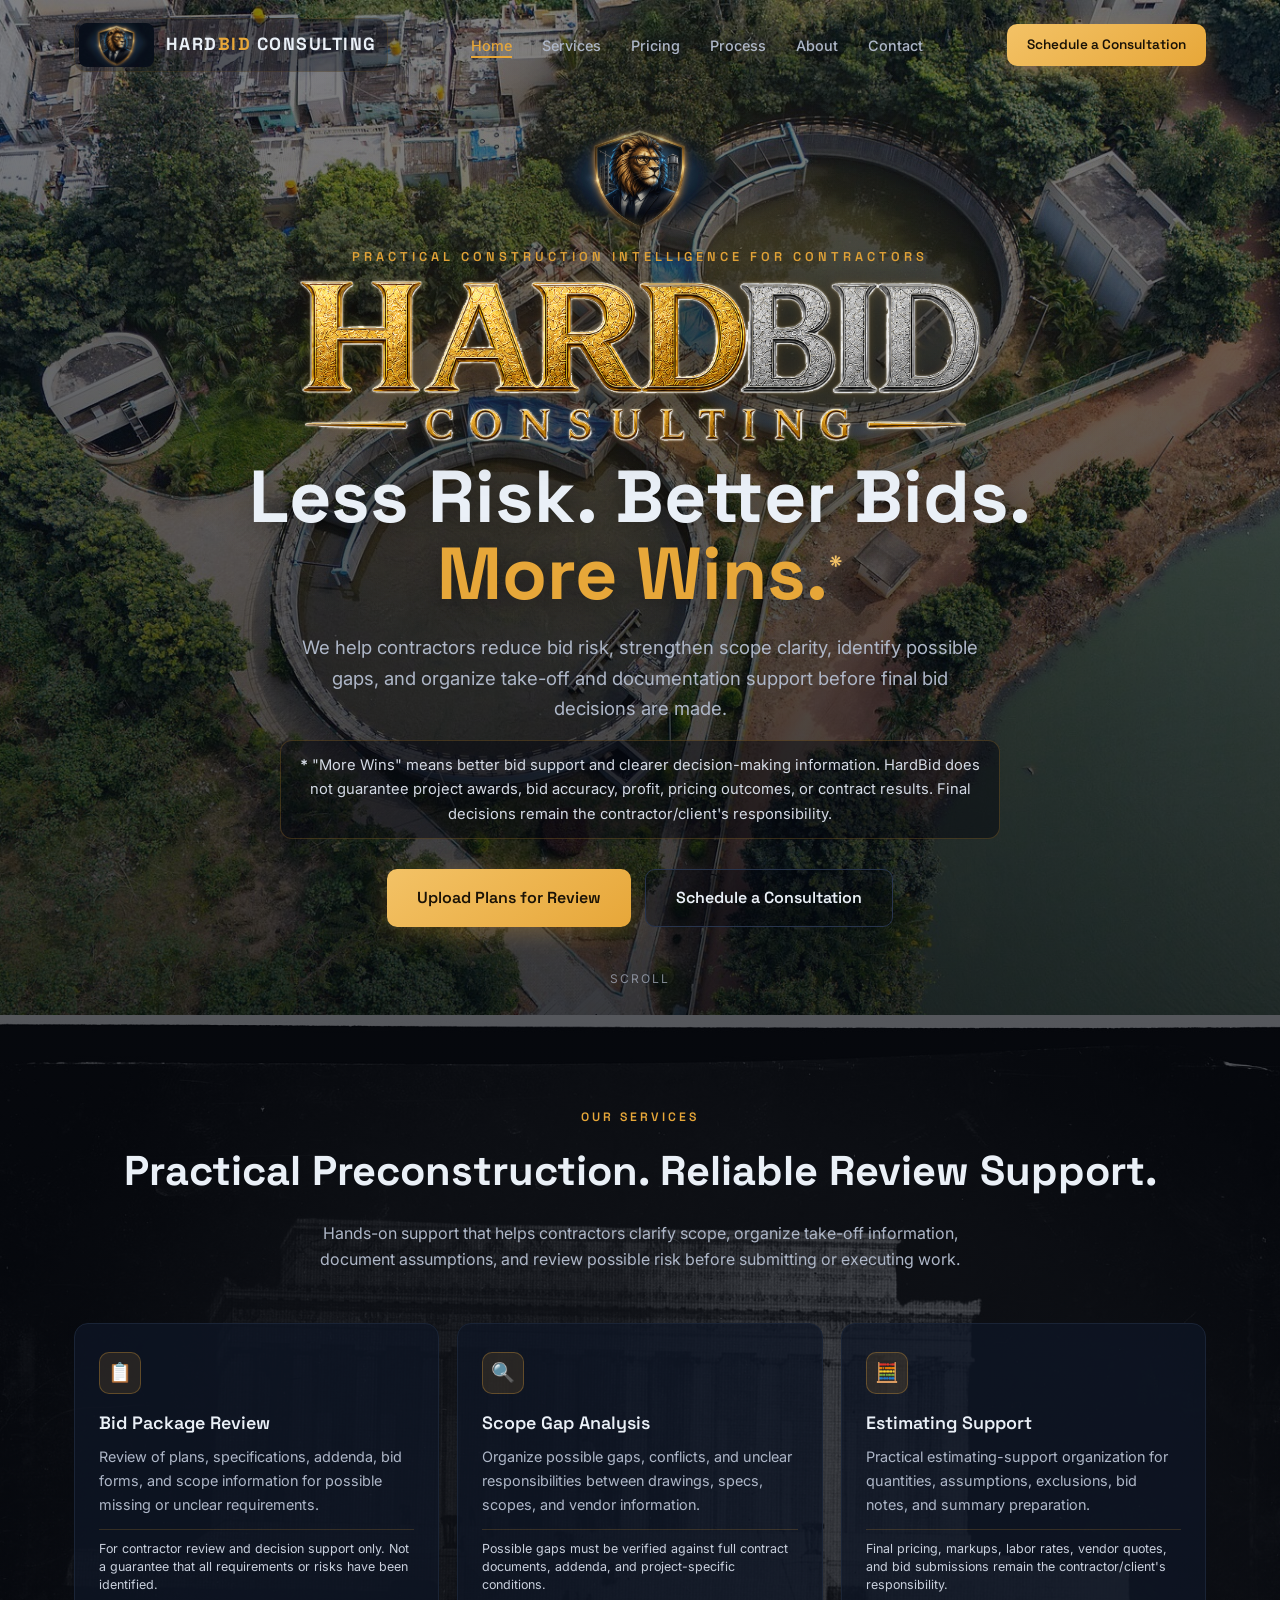
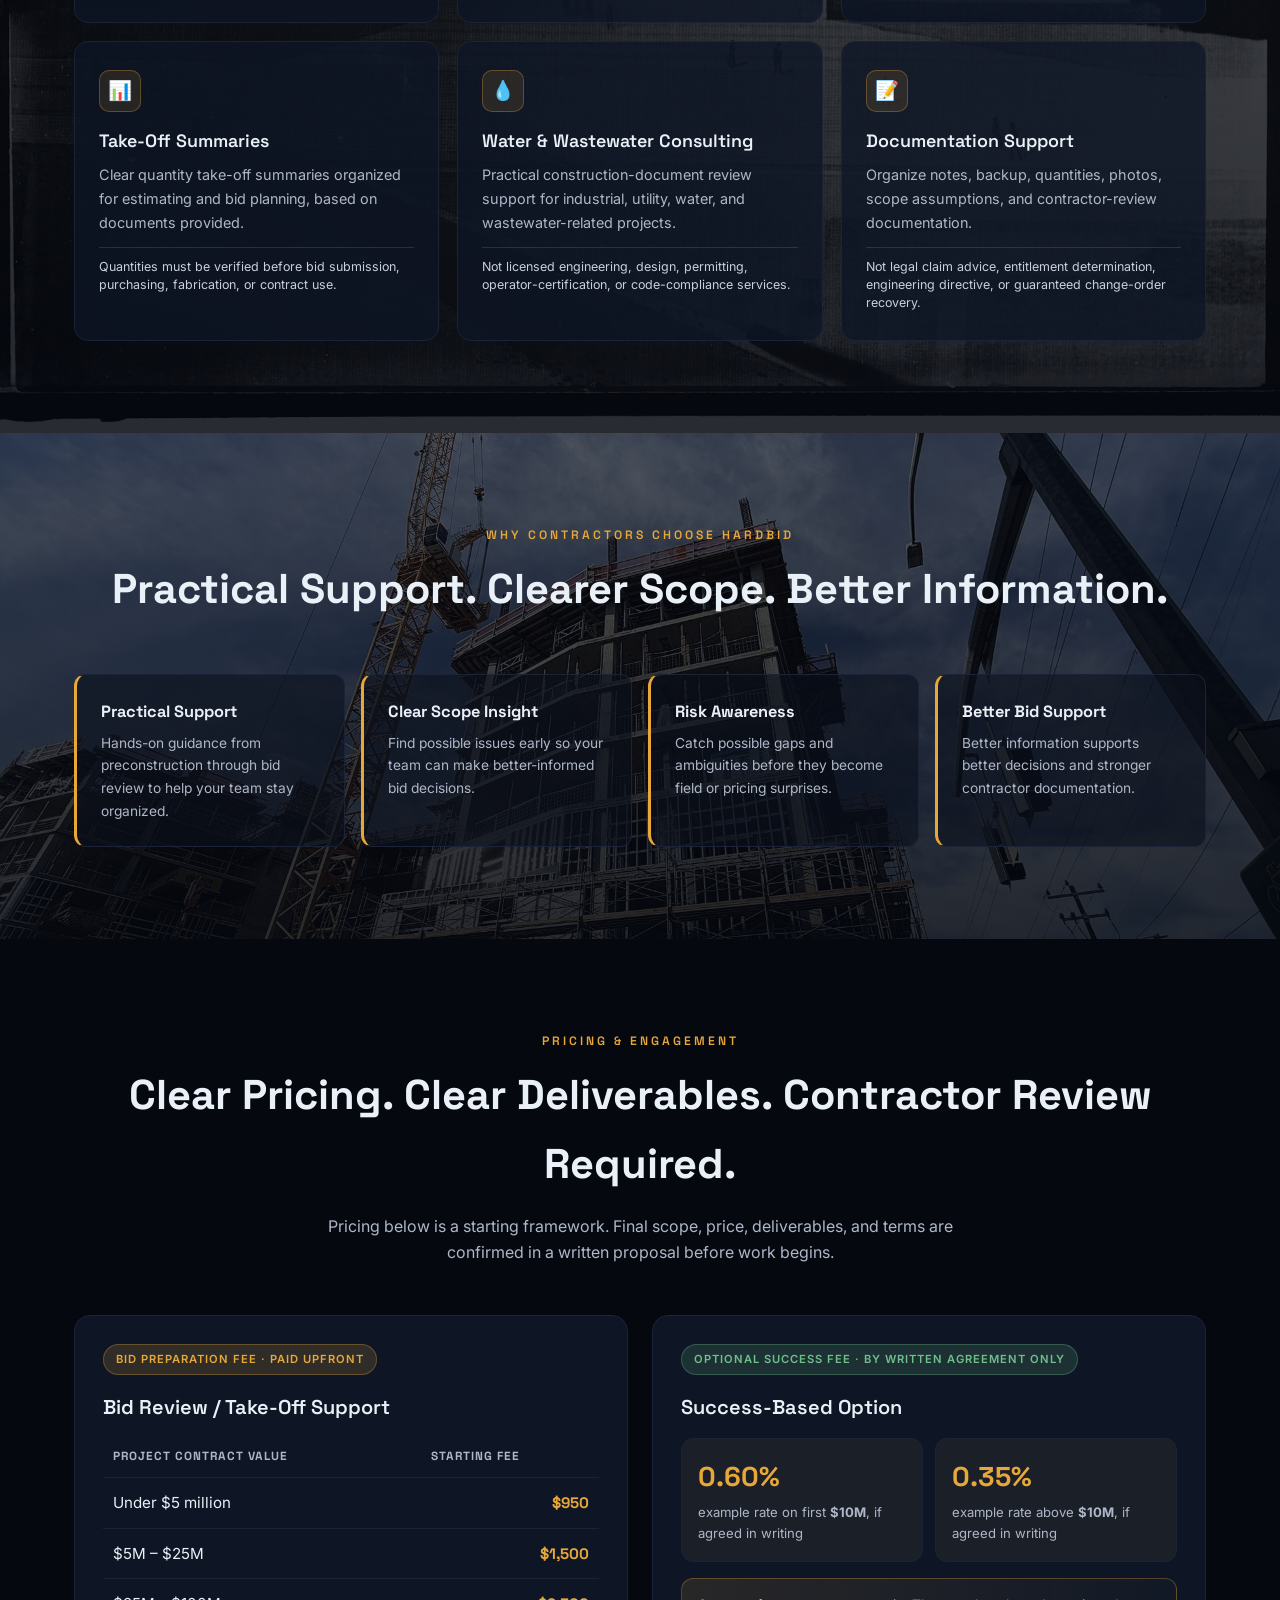
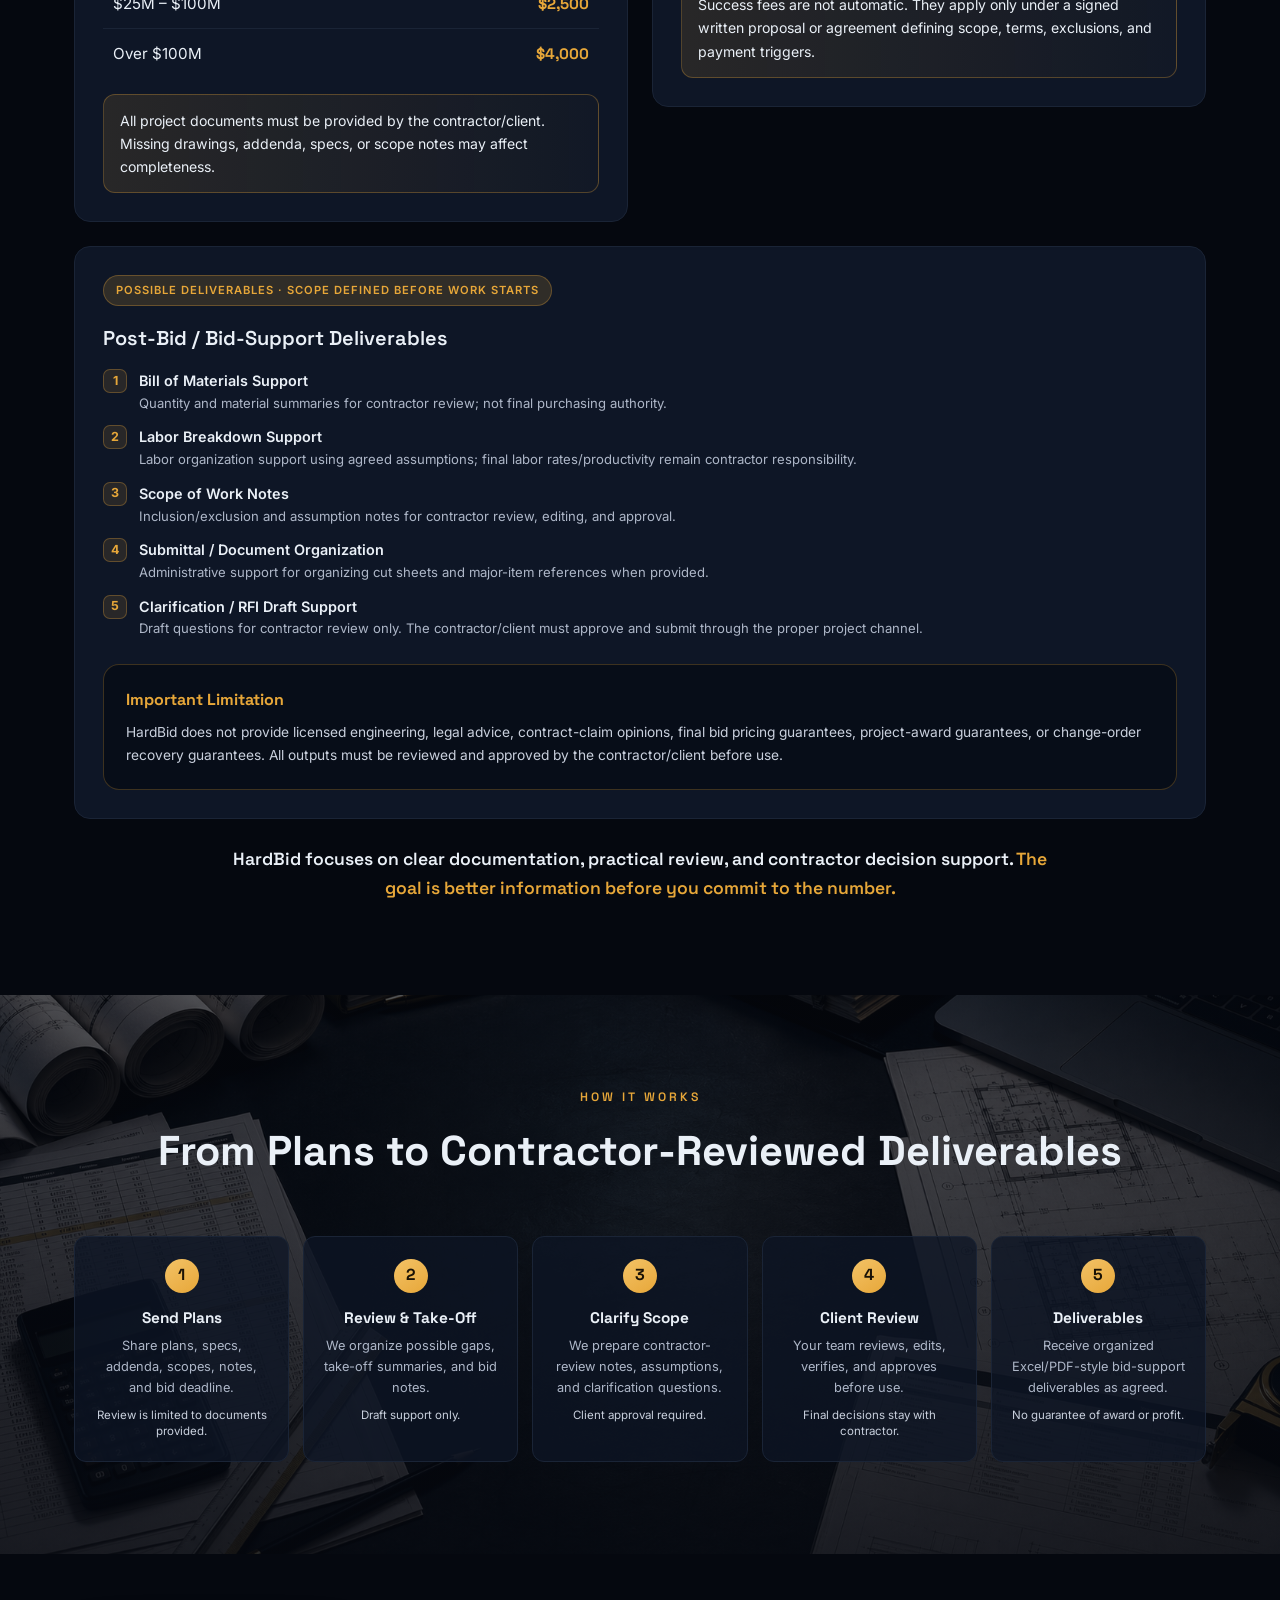
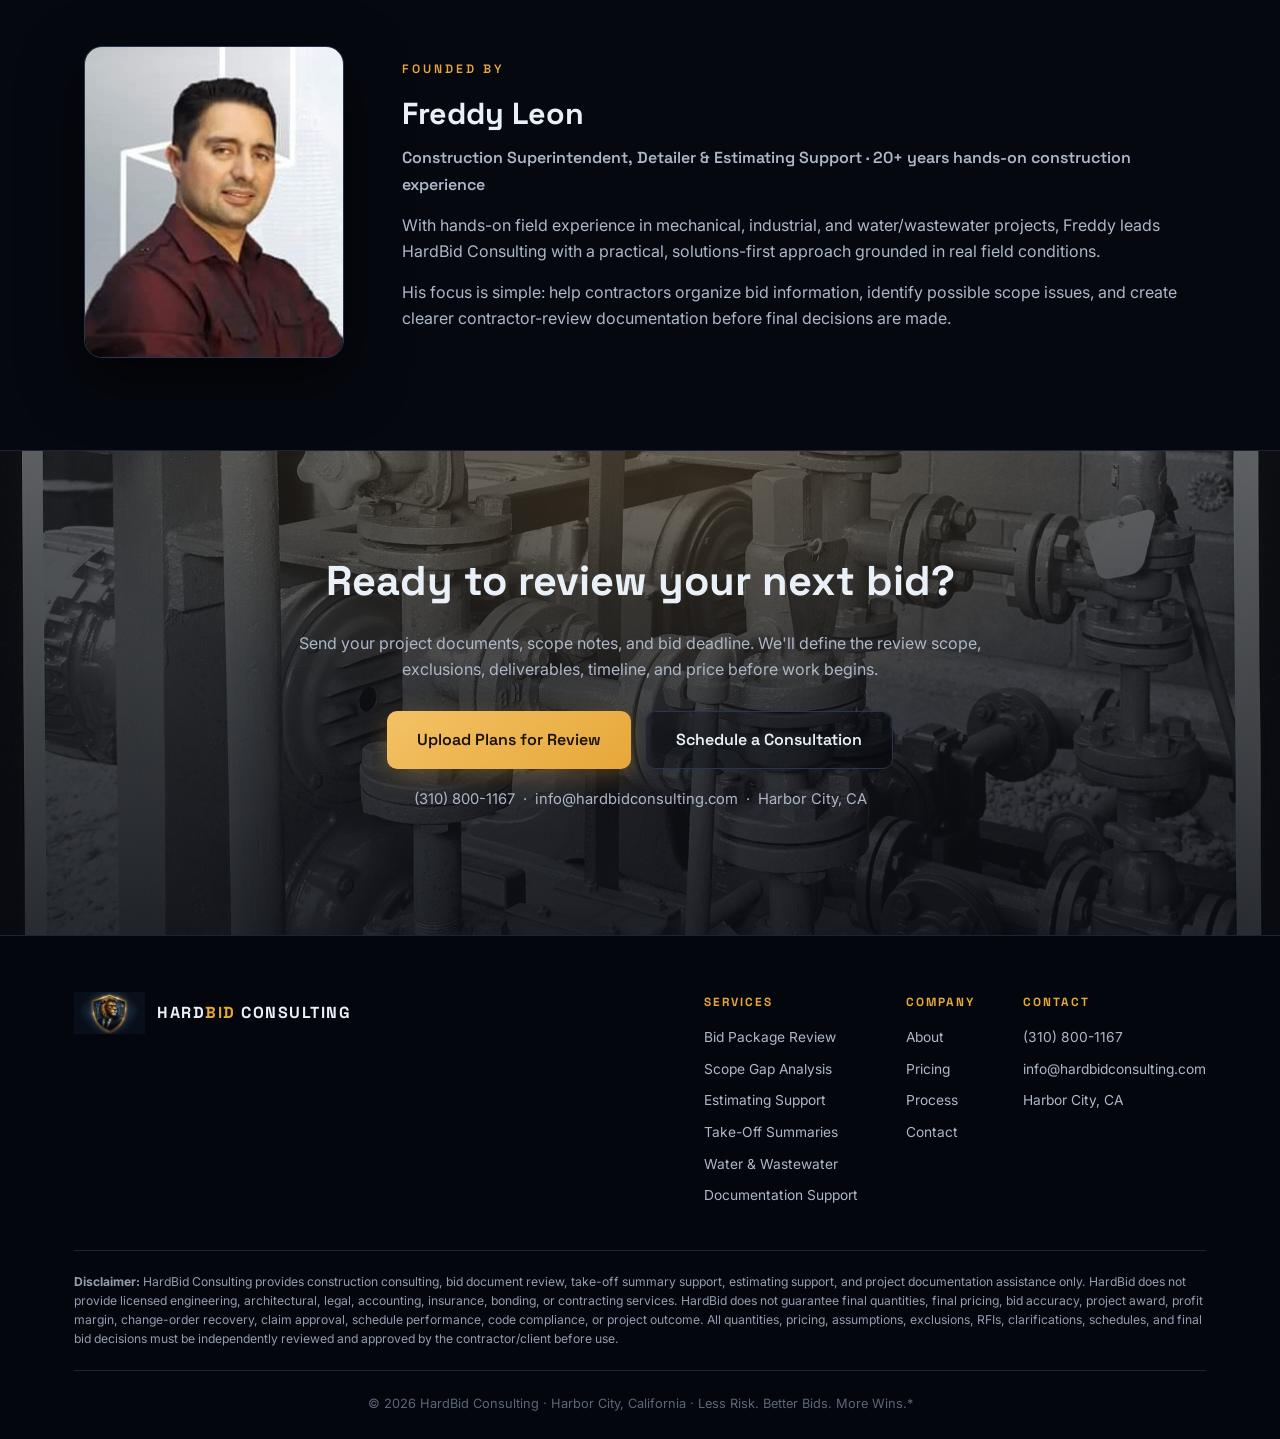
==== index.html @ 812231ca "Add branded plan upload lead form" ====
<!DOCTYPE html>
<html lang="en">
<head>
<meta charset="UTF-8" />
<meta name="viewport" content="width=device-width, initial-scale=1.0" />
<title>HardBid Consulting | Bid Review, Take-Off Summaries & Contractor Support</title>
<meta name="description" content="HardBid Consulting provides bid document review, take-off summary support, scope-gap organization, estimating support, and project documentation assistance for contractors." />
<link rel="preconnect" href="https://fonts.googleapis.com" />
<link rel="preconnect" href="https://fonts.gstatic.com" crossorigin />
<link href="https://fonts.googleapis.com/css2?family=Inter:wght@400;500;600;700;800&family=Space+Grotesk:wght@500;600;700&display=swap" rel="stylesheet" />
<style>
:root{--navy:#05080F;--panel:rgba(14,22,38,.76);--panel2:#0E1626;--line:#1A2436;--line2:#28354E;--ink:#EAF0F7;--ink2:#AEB7C8;--gold:#E7A739;--gold2:#F3C266;--green:#6FBF8B;--fd:'Space Grotesk',sans-serif;--fb:'Inter',sans-serif}
*{margin:0;padding:0;box-sizing:border-box}html{scroll-behavior:smooth}body{background:var(--navy);color:var(--ink);font-family:var(--fb);line-height:1.65;overflow-x:hidden}body:before{content:"";position:fixed;inset:0;z-index:-1;background:radial-gradient(900px 600px at 80% -10%,rgba(231,167,57,.07),transparent 60%),radial-gradient(700px 500px at 0% 100%,rgba(40,70,120,.14),transparent 60%),linear-gradient(160deg,#070C18,#05080F)}a{color:inherit;text-decoration:none}a:focus-visible,button:focus-visible{outline:2px solid var(--gold2);outline-offset:4px}.container{max-width:1180px;margin:0 auto;padding:0 24px}.btn{display:inline-flex;align-items:center;justify-content:center;font-family:var(--fd);font-weight:600;font-size:.95rem;padding:13px 24px;border-radius:10px;cursor:pointer;border:none;transition:.25s}.btn-primary{background:linear-gradient(145deg,var(--gold2),var(--gold));color:#1A1206;box-shadow:0 6px 24px rgba(231,167,57,.3)}.btn-primary:hover{transform:translateY(-2px);box-shadow:0 12px 34px rgba(231,167,57,.45)}.btn-ghost{background:rgba(5,8,15,.34);border:1.5px solid var(--line2);color:var(--ink)}.btn-ghost:hover{border-color:var(--gold);color:var(--gold)}.btn-lg{padding:15px 30px;font-size:1rem}
.site-header{position:fixed;top:0;left:0;right:0;z-index:100;transition:.3s;padding:18px 0}.site-header.scrolled{padding:10px 0;background:rgba(5,8,15,.92);backdrop-filter:blur(14px);border-bottom:1px solid var(--line)}.header-inner{max-width:1180px;margin:0 auto;padding:0 24px;display:flex;align-items:center;justify-content:space-between;gap:18px}.brand{display:flex;align-items:center;gap:12px;padding:4px 10px 4px 4px;border-radius:12px;background:rgba(5,8,15,.34);border:1px solid rgba(231,167,57,.12)}.brand-icon{height:44px;width:auto;object-fit:contain;flex-shrink:0;border-radius:8px}.brand-word{font-family:var(--fd);font-weight:700;font-size:1.1rem;letter-spacing:1.5px;color:var(--ink);white-space:nowrap}.brand-word .g{color:var(--gold)}.main-nav ul{display:flex;list-style:none;gap:30px}.nav-link{font-size:.9rem;font-weight:500;color:var(--ink2);transition:.2s;position:relative}.nav-link:after{content:'';position:absolute;bottom:-4px;left:0;width:0;height:2px;background:var(--gold);transition:.3s}.nav-link:hover:after,.nav-link.active:after{width:100%}.nav-link:hover,.nav-link.active{color:var(--gold)}.header-cta .btn{padding:10px 20px;font-size:.85rem}.nav-toggle{display:none;background:rgba(5,8,15,.42);border:1px solid rgba(231,167,57,.18);border-radius:10px;cursor:pointer;flex-direction:column;gap:5px;padding:10px}.nav-toggle span{width:24px;height:2px;background:var(--ink);border-radius:2px;transition:.2s}
.hero{position:relative;min-height:100vh;display:flex;align-items:center;text-align:center;overflow:hidden}.hero-bg{position:absolute;inset:0;background:url('assets/bg-hero.jpg?v=3') center/cover no-repeat;filter:brightness(.94) saturate(1.08)}.hero-overlay{position:absolute;inset:0;background:radial-gradient(900px 600px at 50% 30%,rgba(231,167,57,.12),transparent 62%),linear-gradient(180deg,rgba(5,8,15,.48),rgba(5,8,15,.78))}.hero-inner{position:relative;z-index:2;padding:122px 24px 88px;max-width:900px;margin:0 auto}.hero-lion{height:112px;width:auto;margin:0 auto 12px;display:block;-webkit-mask-image:radial-gradient(ellipse closest-side at center,#000 62%,transparent 96%);mask-image:radial-gradient(ellipse closest-side at center,#000 62%,transparent 96%)}.hero-eyebrow{font-family:var(--fd);font-weight:600;letter-spacing:4px;text-transform:uppercase;font-size:.8rem;color:var(--gold);margin-bottom:14px}.hero-title{position:relative;margin:0 auto 18px;max-width:680px;width:100%}.hero-title-img{position:relative;z-index:1;width:100%;height:auto;display:block;filter:drop-shadow(0 0 1px rgba(238,230,205,.7)) drop-shadow(0 0 5px rgba(231,167,57,.18)) drop-shadow(0 6px 22px rgba(0,0,0,.6))}.hero h1{font-family:var(--fd);font-weight:700;font-size:clamp(2.15rem,6.3vw,4.6rem);line-height:1.04;margin-bottom:20px;text-shadow:0 4px 30px rgba(0,0,0,.5)}.hero h1 .g{color:var(--gold)}.hero h1 sup{font-size:.34em;vertical-align:super;margin-left:.04em;color:var(--gold2)}.hero p.lead{font-size:1.16rem;color:var(--ink2);max-width:700px;margin:0 auto 16px}.hero-safe{max-width:720px;margin:0 auto 30px;color:#D4DAE5;font-size:.92rem;background:rgba(5,8,15,.48);border:1px solid rgba(231,167,57,.22);border-radius:12px;padding:12px 16px}.hero-actions{display:flex;gap:14px;justify-content:center;flex-wrap:wrap}.scroll-cue{position:absolute;bottom:26px;left:50%;transform:translateX(-50%);color:var(--ink2);font-size:.75rem;letter-spacing:2px;text-transform:uppercase;opacity:.7}
.section{padding:92px 0;position:relative}.section .container{position:relative;z-index:2}.sec-bg:before{content:'';position:absolute;inset:0;background-size:cover;background-position:center;z-index:0}.sec-bg:after{content:'';position:absolute;inset:0;background:linear-gradient(180deg,rgba(5,8,15,.68),rgba(5,8,15,.86));z-index:1}#services.sec-bg:before{background-image:url('assets/bg-services.jpg?v=3')}#value.sec-bg:before{background-image:url('assets/bg-why.jpg?v=3')}#process.sec-bg:before{background-image:url('assets/bg-process-documents.png?v=1')}.section-head{text-align:center;margin-bottom:50px}.section-head .kicker{font-family:var(--fd);font-weight:600;letter-spacing:3px;text-transform:uppercase;font-size:.76rem;color:var(--gold);margin-bottom:10px}.section-head h2{font-family:var(--fd);font-weight:700;font-size:clamp(1.7rem,3.6vw,2.6rem);letter-spacing:0}.section-head p.sub{color:var(--ink2);max-width:700px;margin:14px auto 0}
.svc-grid{display:grid;grid-template-columns:repeat(3,1fr);gap:18px}.svc{background:var(--panel);border:1px solid var(--line);border-radius:14px;padding:28px 24px;transition:.28s;position:relative;overflow:hidden}.svc:before{content:"";position:absolute;top:0;left:0;width:100%;height:3px;background:linear-gradient(90deg,var(--gold),transparent);transform:scaleX(0);transform-origin:left;transition:.3s}.svc:hover{transform:translateY(-5px);border-color:var(--line2);box-shadow:0 18px 44px rgba(0,0,0,.45)}.svc:hover:before{transform:scaleX(1)}.svc .ic{width:42px;height:42px;border-radius:10px;background:rgba(231,167,57,.12);border:1px solid rgba(231,167,57,.3);display:grid;place-items:center;font-size:1.2rem;margin-bottom:14px;color:var(--gold)}.svc h3{font-family:var(--fd);font-weight:600;font-size:1.12rem;margin-bottom:8px}.svc p{font-size:.9rem;color:var(--ink2)}.safety{display:block;margin-top:12px;padding-top:10px;border-top:1px solid rgba(231,167,57,.18);color:#C9D0DD;font-size:.78rem;line-height:1.45}
.value-grid{display:grid;grid-template-columns:repeat(4,1fr);gap:16px}.value{background:rgba(10,15,28,.6);border:1px solid var(--line);border-left:3px solid var(--gold);border-radius:12px;padding:24px}.value h4{font-family:var(--fd);font-size:1.02rem;margin-bottom:6px}.value p{font-size:.86rem;color:var(--ink2)}
.pricing-wrap{display:grid;grid-template-columns:1fr 1fr;gap:24px;align-items:start}.card{background:var(--panel2);border:1px solid var(--line);border-radius:16px;padding:28px}.card h3{font-family:var(--fd);font-weight:600;font-size:1.25rem;margin-bottom:6px}.card .tag{display:inline-block;font-size:.7rem;font-weight:600;letter-spacing:1px;text-transform:uppercase;padding:5px 12px;border-radius:999px;margin-bottom:16px}.tag.up{background:rgba(231,167,57,.16);color:var(--gold);border:1px solid rgba(231,167,57,.3)}.tag.win{background:rgba(111,191,139,.16);color:var(--green);border:1px solid rgba(111,191,139,.3)}.fee-table{width:100%;border-collapse:collapse;margin-top:10px}.fee-table th,.fee-table td{text-align:left;padding:12px 10px;font-size:.95rem;border-bottom:1px solid var(--line)}.fee-table th{font-family:var(--fd);font-size:.74rem;letter-spacing:1px;text-transform:uppercase;color:var(--ink2)}.fee-table td.amt{font-family:var(--fd);font-weight:700;color:var(--gold);text-align:right}.fee-table tr:last-child td{border-bottom:none}.succ{display:flex;gap:12px;margin-top:14px}.succ .box{flex:1;background:rgba(231,167,57,.06);border:1px solid var(--line);border-radius:12px;padding:16px}.succ .box .pct{font-family:var(--fd);font-weight:700;font-size:1.7rem;color:var(--gold)}.succ .box .lbl{font-size:.82rem;color:var(--ink2);margin-top:2px}.deliv{margin-top:14px;display:flex;flex-direction:column;gap:11px}.deliv .d{display:flex;gap:12px;align-items:flex-start;font-size:.9rem}.deliv .d .n{flex:0 0 auto;width:24px;height:24px;border-radius:7px;background:rgba(231,167,57,.12);border:1px solid rgba(231,167,57,.3);color:var(--gold);font-size:.78rem;font-weight:700;display:grid;place-items:center}.deliv .d b{color:var(--ink);font-weight:600}.deliv .d small{display:block;color:var(--ink2);font-size:.82rem}.note{margin-top:16px;background:linear-gradient(90deg,rgba(231,167,57,.12),rgba(231,167,57,.02));border:1px solid rgba(231,167,57,.3);border-radius:12px;padding:14px 16px;font-size:.88rem;color:var(--ink)}.note b{color:var(--gold)}.pitch{margin-top:26px;text-align:center;font-family:var(--fd);font-weight:600;font-size:1.1rem;color:var(--ink);max-width:820px;margin-left:auto;margin-right:auto}.pitch .g{color:var(--gold)}.legal-panel{margin-top:24px;background:rgba(5,8,15,.58);border:1px solid rgba(231,167,57,.24);border-radius:16px;padding:22px;color:#C9D0DD;font-size:.86rem}.legal-panel h4{font-family:var(--fd);color:var(--gold);font-size:1rem;margin-bottom:8px}
.proc{display:grid;grid-template-columns:repeat(5,1fr);gap:14px}.proc .step{background:var(--panel);border:1px solid var(--line);border-radius:12px;padding:22px 18px;text-align:center;position:relative}.proc .step .num{width:34px;height:34px;border-radius:50%;background:linear-gradient(145deg,var(--gold2),var(--gold));color:#1A1206;font-family:var(--fd);font-weight:700;display:grid;place-items:center;margin:0 auto 12px}.proc .step h4{font-family:var(--fd);font-size:.96rem;margin-bottom:5px}.proc .step p{font-size:.8rem;color:var(--ink2)}.proc .step small{display:block;margin-top:10px;color:#C9D0DD;font-size:.72rem;line-height:1.35}
.about-grid{display:grid;grid-template-columns:280px 1fr;gap:48px;align-items:center}.about-media{display:flex;justify-content:center}.about-photo{width:260px;max-width:100%;aspect-ratio:5/6;object-fit:cover;border-radius:18px;border:1px solid var(--line2);box-shadow:0 20px 60px rgba(0,0,0,.6)}.about-role{font-family:var(--fd);color:var(--gold);font-weight:600;margin-bottom:14px}.about-copy p{color:var(--ink2);margin-bottom:14px}.about-copy strong{color:var(--ink)}
.cta{position:relative;padding:96px 0;text-align:center;border-top:1px solid var(--line);overflow:hidden}.cta:before{content:'';position:absolute;inset:0;background:url('assets/bg-cta.jpg?v=3') center/cover no-repeat;z-index:0;filter:brightness(.95)}.cta:after{content:'';position:absolute;inset:0;background:radial-gradient(800px 420px at 50% 0%,rgba(231,167,57,.14),transparent 70%),linear-gradient(180deg,rgba(5,8,15,.6),rgba(5,8,15,.84));z-index:1}.cta .container{position:relative;z-index:2}.cta h2{font-family:var(--fd);font-size:clamp(1.7rem,3.6vw,2.6rem);margin-bottom:14px}.cta p{color:var(--ink2);max-width:720px;margin:0 auto 28px}
.site-footer{background:#04060D;border-top:1px solid var(--line);padding:56px 0 24px}.footer-top{display:flex;justify-content:space-between;align-items:flex-start;gap:30px;flex-wrap:wrap;margin-bottom:34px}.footer-brand{display:flex;align-items:center;gap:12px}.footer-brand img{height:42px;width:auto}.footer-brand .w{font-family:var(--fd);font-weight:700;letter-spacing:1.5px}.footer-brand .w .g{color:var(--gold)}.footer-cols{display:grid;grid-template-columns:repeat(3,auto);gap:48px}.footer-col h5{font-family:var(--fd);font-size:.74rem;letter-spacing:2px;text-transform:uppercase;color:var(--gold);margin-bottom:14px}.footer-col ul{list-style:none}.footer-col li{margin-bottom:9px;color:var(--ink2);font-size:.86rem}.footer-col a{font-size:.86rem;color:var(--ink2);transition:.2s}.footer-col a:hover{color:var(--gold)}.footer-disclaimer{border-top:1px solid var(--line);padding-top:22px;margin-top:26px;color:#939DAE;font-size:.76rem;line-height:1.55}.footer-bottom{text-align:center;border-top:1px solid var(--line);padding-top:22px;margin-top:22px;font-size:.8rem;color:#5C6678}
.reveal{opacity:0;transform:translateY(26px);transition:.7s cubic-bezier(.2,.7,.3,1)}.reveal.in{opacity:1;transform:none}
@media(max-width:980px){.svc-grid{grid-template-columns:repeat(2,1fr)}.value-grid{grid-template-columns:repeat(2,1fr)}.proc{grid-template-columns:repeat(2,1fr)}.pricing-wrap{grid-template-columns:1fr}.about-grid{grid-template-columns:1fr;gap:30px}.footer-cols{grid-template-columns:repeat(2,auto);gap:36px}}
@media(max-width:680px){.container,.header-inner{padding-left:18px;padding-right:18px}.main-nav{display:none}.nav-toggle{display:flex}.nav-toggle[aria-expanded="true"] span:nth-child(1){transform:translateY(7px) rotate(45deg)}.nav-toggle[aria-expanded="true"] span:nth-child(2){opacity:0}.nav-toggle[aria-expanded="true"] span:nth-child(3){transform:translateY(-7px) rotate(-45deg)}.main-nav.open{display:block;position:absolute;top:100%;left:0;right:0;background:rgba(5,8,15,.99);border-top:1px solid rgba(231,167,57,.12);border-bottom:1px solid var(--line);padding:18px 24px}.main-nav.open ul{flex-direction:column;gap:14px}.main-nav.open a{display:block;padding:8px 0}.header-cta{display:none}.brand{max-width:calc(100vw - 96px)}.brand-icon{height:38px}.brand-word{font-size:.9rem;letter-spacing:.9px;overflow:hidden;text-overflow:ellipsis}.svc-grid,.value-grid,.proc{grid-template-columns:1fr}.hero{min-height:auto}.hero-inner{padding:108px 18px 72px}.hero-lion{height:82px}.hero-eyebrow{font-size:.68rem;letter-spacing:2.5px}.hero-title{max-width:520px;margin-bottom:14px}.hero h1{font-size:clamp(2rem,13vw,3.05rem)}.hero p.lead{font-size:1rem}.hero-safe{font-size:.82rem;padding:11px 13px}.hero-actions{align-items:stretch;flex-direction:column}.hero-actions .btn{width:100%}.section{padding:70px 0}.card,.svc,.value{border-radius:12px;padding:22px 18px}.footer-cols{grid-template-columns:1fr}.succ{flex-direction:column}}
@media(max-height:760px) and (min-width:681px){.hero-inner{padding-top:104px;padding-bottom:64px}.hero-lion{height:88px}.hero-title{max-width:600px}.hero p.lead{font-size:1.04rem}.hero-safe{margin-bottom:22px}.scroll-cue{display:none}}
</style></head>
<body>
<header class="site-header" id="header"><div class="header-inner"><a href="#top" class="brand"><img src="assets/lion.png" alt="HardBid lion" class="brand-icon" /><span class="brand-word">HARD<span class="g">BID</span> CONSULTING</span></a><button class="nav-toggle" id="navToggle" aria-label="Menu" aria-expanded="false" aria-controls="mainNav"><span></span><span></span><span></span></button><nav class="main-nav" id="mainNav"><ul><li><a href="#top" class="nav-link active">Home</a></li><li><a href="#services" class="nav-link">Services</a></li><li><a href="#pricing" class="nav-link">Pricing</a></li><li><a href="#process" class="nav-link">Process</a></li><li><a href="#about" class="nav-link">About</a></li><li><a href="#contact" class="nav-link">Contact</a></li></ul></nav><div class="header-cta"><a href="https://calendly.com/freddyleonb7/30min" target="_blank" rel="noopener" class="btn btn-primary">Schedule a Consultation</a></div></div></header>
<section class="hero" id="top"><div class="hero-bg"></div><div class="hero-overlay"></div><div class="hero-inner"><img src="assets/lion.png" alt="HardBid Consulting lion emblem" class="hero-lion" /><p class="hero-eyebrow">Practical Construction Intelligence for Contractors</p><div class="hero-title"><img src="assets/title.png?v=7" alt="HardBid Consulting" class="hero-title-img" /></div><h1>Less Risk. Better Bids. <span class="g">More Wins.<sup>*</sup></span></h1><p class="lead">We help contractors reduce bid risk, strengthen scope clarity, identify possible gaps, and organize take-off and documentation support before final bid decisions are made.</p><p class="hero-safe"><b>*</b> "More Wins" means better bid support and clearer decision-making information. HardBid does not guarantee project awards, bid accuracy, profit, pricing outcomes, or contract results. Final decisions remain the contractor/client's responsibility.</p><div class="hero-actions"><a href="upload-plans.html" class="btn btn-primary btn-lg">Upload Plans for Review</a><a href="https://calendly.com/freddyleonb7/30min" target="_blank" rel="noopener" class="btn btn-ghost btn-lg">Schedule a Consultation</a></div></div><div class="scroll-cue">Scroll</div></section>
<section class="section sec-bg" id="services"><div class="container"><div class="section-head"><p class="kicker">Our Services</p><h2>Practical Preconstruction. Reliable Review Support.</h2><p class="sub">Hands-on support that helps contractors clarify scope, organize take-off information, document assumptions, and review possible risk before submitting or executing work.</p></div><div class="svc-grid"><div class="svc reveal"><div class="ic">&#128203;</div><h3>Bid Package Review</h3><p>Review of plans, specifications, addenda, bid forms, and scope information for possible missing or unclear requirements.</p><small class="safety">For contractor review and decision support only. Not a guarantee that all requirements or risks have been identified.</small></div><div class="svc reveal"><div class="ic">&#128269;</div><h3>Scope Gap Analysis</h3><p>Organize possible gaps, conflicts, and unclear responsibilities between drawings, specs, scopes, and vendor information.</p><small class="safety">Possible gaps must be verified against full contract documents, addenda, and project-specific conditions.</small></div><div class="svc reveal"><div class="ic">&#129518;</div><h3>Estimating Support</h3><p>Practical estimating-support organization for quantities, assumptions, exclusions, bid notes, and summary preparation.</p><small class="safety">Final pricing, markups, labor rates, vendor quotes, and bid submissions remain the contractor/client's responsibility.</small></div><div class="svc reveal"><div class="ic">&#128202;</div><h3>Take-Off Summaries</h3><p>Clear quantity take-off summaries organized for estimating and bid planning, based on documents provided.</p><small class="safety">Quantities must be verified before bid submission, purchasing, fabrication, or contract use.</small></div><div class="svc reveal"><div class="ic">&#128167;</div><h3>Water &amp; Wastewater Consulting</h3><p>Practical construction-document review support for industrial, utility, water, and wastewater-related projects.</p><small class="safety">Not licensed engineering, design, permitting, operator-certification, or code-compliance services.</small></div><div class="svc reveal"><div class="ic">&#128221;</div><h3>Documentation Support</h3><p>Organize notes, backup, quantities, photos, scope assumptions, and contractor-review documentation.</p><small class="safety">Not legal claim advice, entitlement determination, engineering directive, or guaranteed change-order recovery.</small></div></div></div></section>
<section class="section sec-bg" id="value"><div class="container"><div class="section-head"><p class="kicker">Why Contractors Choose HardBid</p><h2>Practical Support. Clearer Scope. Better Information.</h2></div><div class="value-grid"><div class="value reveal"><h4>Practical Support</h4><p>Hands-on guidance from preconstruction through bid review to help your team stay organized.</p></div><div class="value reveal"><h4>Clear Scope Insight</h4><p>Find possible issues early so your team can make better-informed bid decisions.</p></div><div class="value reveal"><h4>Risk Awareness</h4><p>Catch possible gaps and ambiguities before they become field or pricing surprises.</p></div><div class="value reveal"><h4>Better Bid Support</h4><p>Better information supports better decisions and stronger contractor documentation.</p></div></div></div></section>
<section class="section" id="pricing"><div class="container"><div class="section-head"><p class="kicker">Pricing &amp; Engagement</p><h2>Clear Pricing. Clear Deliverables. Contractor Review Required.</h2><p class="sub">Pricing below is a starting framework. Final scope, price, deliverables, and terms are confirmed in a written proposal before work begins.</p></div><div class="pricing-wrap"><div class="card reveal"><span class="tag up">Bid Preparation Fee &middot; Paid Upfront</span><h3>Bid Review / Take-Off Support</h3><table class="fee-table"><thead><tr><th>Project Contract Value</th><th class="amt">Starting Fee</th></tr></thead><tbody><tr><td>Under $5 million</td><td class="amt">$950</td></tr><tr><td>$5M &ndash; $25M</td><td class="amt">$1,500</td></tr><tr><td>$25M &ndash; $100M</td><td class="amt">$2,500</td></tr><tr><td>Over $100M</td><td class="amt">$4,000</td></tr></tbody></table><div class="note">All project documents must be provided by the contractor/client. Missing drawings, addenda, specs, or scope notes may affect completeness.</div></div><div class="card reveal"><span class="tag win">Optional Success Fee &middot; By Written Agreement Only</span><h3>Success-Based Option</h3><div class="succ"><div class="box"><div class="pct">0.60%</div><div class="lbl">example rate on first <b>$10M</b>, if agreed in writing</div></div><div class="box"><div class="pct">0.35%</div><div class="lbl">example rate above <b>$10M</b>, if agreed in writing</div></div></div><div class="note">Success fees are not automatic. They apply only under a signed written proposal or agreement defining scope, terms, exclusions, and payment triggers.</div></div></div><div class="card reveal" style="margin-top:24px"><span class="tag up">Possible Deliverables &middot; Scope Defined Before Work Starts</span><h3>Post-Bid / Bid-Support Deliverables</h3><div class="deliv"><div class="d"><div class="n">1</div><div><b>Bill of Materials Support</b><small>Quantity and material summaries for contractor review; not final purchasing authority.</small></div></div><div class="d"><div class="n">2</div><div><b>Labor Breakdown Support</b><small>Labor organization support using agreed assumptions; final labor rates/productivity remain contractor responsibility.</small></div></div><div class="d"><div class="n">3</div><div><b>Scope of Work Notes</b><small>Inclusion/exclusion and assumption notes for contractor review, editing, and approval.</small></div></div><div class="d"><div class="n">4</div><div><b>Submittal / Document Organization</b><small>Administrative support for organizing cut sheets and major-item references when provided.</small></div></div><div class="d"><div class="n">5</div><div><b>Clarification / RFI Draft Support</b><small>Draft questions for contractor review only. The contractor/client must approve and submit through the proper project channel.</small></div></div></div><div class="legal-panel"><h4>Important Limitation</h4><p>HardBid does not provide licensed engineering, legal advice, contract-claim opinions, final bid pricing guarantees, project-award guarantees, or change-order recovery guarantees. All outputs must be reviewed and approved by the contractor/client before use.</p></div></div><p class="pitch reveal">HardBid focuses on clear documentation, practical review, and contractor decision support. <span class="g">The goal is better information before you commit to the number.</span></p></div></section>
<section class="section sec-bg" id="process"><div class="container"><div class="section-head"><p class="kicker">How It Works</p><h2>From Plans to Contractor-Reviewed Deliverables</h2></div><div class="proc"><div class="step reveal"><div class="num">1</div><h4>Send Plans</h4><p>Share plans, specs, addenda, scopes, notes, and bid deadline.</p><small>Review is limited to documents provided.</small></div><div class="step reveal"><div class="num">2</div><h4>Review &amp; Take-Off</h4><p>We organize possible gaps, take-off summaries, and bid notes.</p><small>Draft support only.</small></div><div class="step reveal"><div class="num">3</div><h4>Clarify Scope</h4><p>We prepare contractor-review notes, assumptions, and clarification questions.</p><small>Client approval required.</small></div><div class="step reveal"><div class="num">4</div><h4>Client Review</h4><p>Your team reviews, edits, verifies, and approves before use.</p><small>Final decisions stay with contractor.</small></div><div class="step reveal"><div class="num">5</div><h4>Deliverables</h4><p>Receive organized Excel/PDF-style bid-support deliverables as agreed.</p><small>No guarantee of award or profit.</small></div></div></div></section>
<section class="section" id="about"><div class="container about-grid"><div class="about-media reveal"><img src="assets/freddy.jpg?v=1" alt="Freddy R. Leon, founder of HardBid Consulting" class="about-photo" /></div><div class="about-copy reveal"><p class="kicker" style="font-family:var(--fd);font-weight:600;letter-spacing:3px;text-transform:uppercase;font-size:.76rem;color:var(--gold);margin-bottom:10px">Founded By</p><h2 style="font-family:var(--fd);font-size:1.9rem;margin-bottom:6px">Freddy Leon</h2><p class="about-role">Construction Superintendent, Detailer &amp; Estimating Support &middot; 20+ years hands-on construction experience</p><p>With hands-on field experience in mechanical, industrial, and water/wastewater projects, Freddy leads HardBid Consulting with a practical, solutions-first approach grounded in real field conditions.</p><p>His focus is simple: help contractors organize bid information, identify possible scope issues, and create clearer contractor-review documentation before final decisions are made.</p></div></div></section>
<section class="cta" id="contact"><div class="container"><h2>Ready to review your next bid?</h2><p>Send your project documents, scope notes, and bid deadline. We'll define the review scope, exclusions, deliverables, timeline, and price before work begins.</p><div class="hero-actions"><a href="upload-plans.html" class="btn btn-primary btn-lg">Upload Plans for Review</a><a href="https://calendly.com/freddyleonb7/30min" target="_blank" rel="noopener" class="btn btn-ghost btn-lg">Schedule a Consultation</a></div><p style="margin-top:18px;color:var(--ink2);font-size:.92rem">(310) 800-1167 &nbsp;&middot;&nbsp; info@hardbidconsulting.com &nbsp;&middot;&nbsp; Harbor City, CA</p></div></section>
<footer class="site-footer"><div class="container"><div class="footer-top"><div class="footer-brand"><img src="assets/lion.png" alt="HardBid lion" /><span class="w">HARD<span class="g">BID</span> CONSULTING</span></div><div class="footer-cols"><div class="footer-col"><h5>Services</h5><ul><li><a href="#services">Bid Package Review</a></li><li><a href="#services">Scope Gap Analysis</a></li><li><a href="#services">Estimating Support</a></li><li><a href="#services">Take-Off Summaries</a></li><li><a href="#services">Water &amp; Wastewater</a></li><li><a href="#services">Documentation Support</a></li></ul></div><div class="footer-col"><h5>Company</h5><ul><li><a href="#about">About</a></li><li><a href="#pricing">Pricing</a></li><li><a href="#process">Process</a></li><li><a href="#contact">Contact</a></li></ul></div><div class="footer-col"><h5>Contact</h5><ul><li><a href="tel:3108001167">(310) 800-1167</a></li><li><a href="mailto:info@hardbidconsulting.com">info@hardbidconsulting.com</a></li><li>Harbor City, CA</li></ul></div></div></div><div class="footer-disclaimer"><strong>Disclaimer:</strong> HardBid Consulting provides construction consulting, bid document review, take-off summary support, estimating support, and project documentation assistance only. HardBid does not provide licensed engineering, architectural, legal, accounting, insurance, bonding, or contracting services. HardBid does not guarantee final quantities, final pricing, bid accuracy, project award, profit margin, change-order recovery, claim approval, schedule performance, code compliance, or project outcome. All quantities, pricing, assumptions, exclusions, RFIs, clarifications, schedules, and final bid decisions must be independently reviewed and approved by the contractor/client before use.</div><div class="footer-bottom"><p>&copy; 2026 HardBid Consulting &middot; Harbor City, California &middot; Less Risk. Better Bids. More Wins.*</p></div></div></footer>
<script>var h=document.getElementById('header');addEventListener('scroll',function(){h.classList.toggle('scrolled',scrollY>40);});var nt=document.getElementById('navToggle'),mn=document.getElementById('mainNav');nt.addEventListener('click',function(){var open=mn.classList.toggle('open');nt.setAttribute('aria-expanded',open?'true':'false');});mn.querySelectorAll('a').forEach(function(a){a.addEventListener('click',function(){mn.classList.remove('open');nt.setAttribute('aria-expanded','false');});});var io=new IntersectionObserver(function(es){es.forEach(function(e){if(e.isIntersecting){e.target.classList.add('in');io.unobserve(e.target);}});},{threshold:.12});document.querySelectorAll('.reveal').forEach(function(el){io.observe(el);});</script>
</body>
</html>
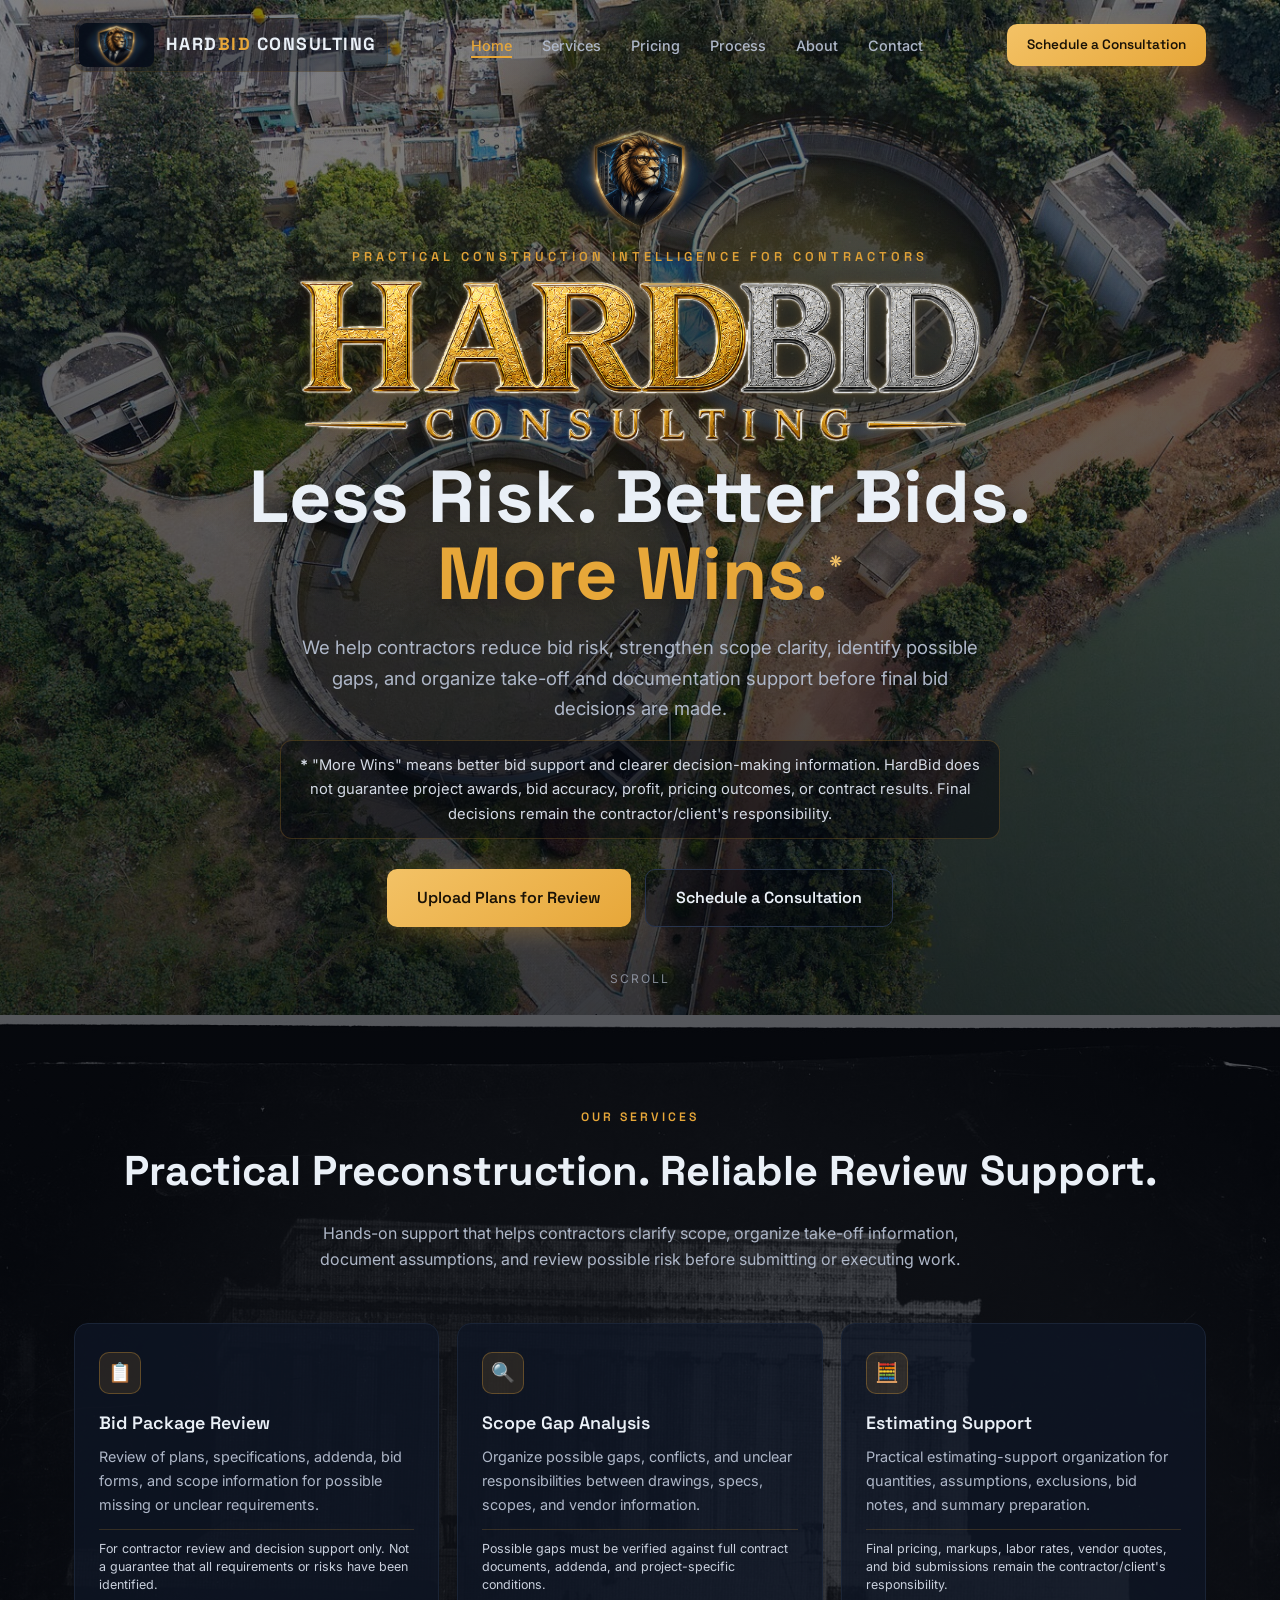
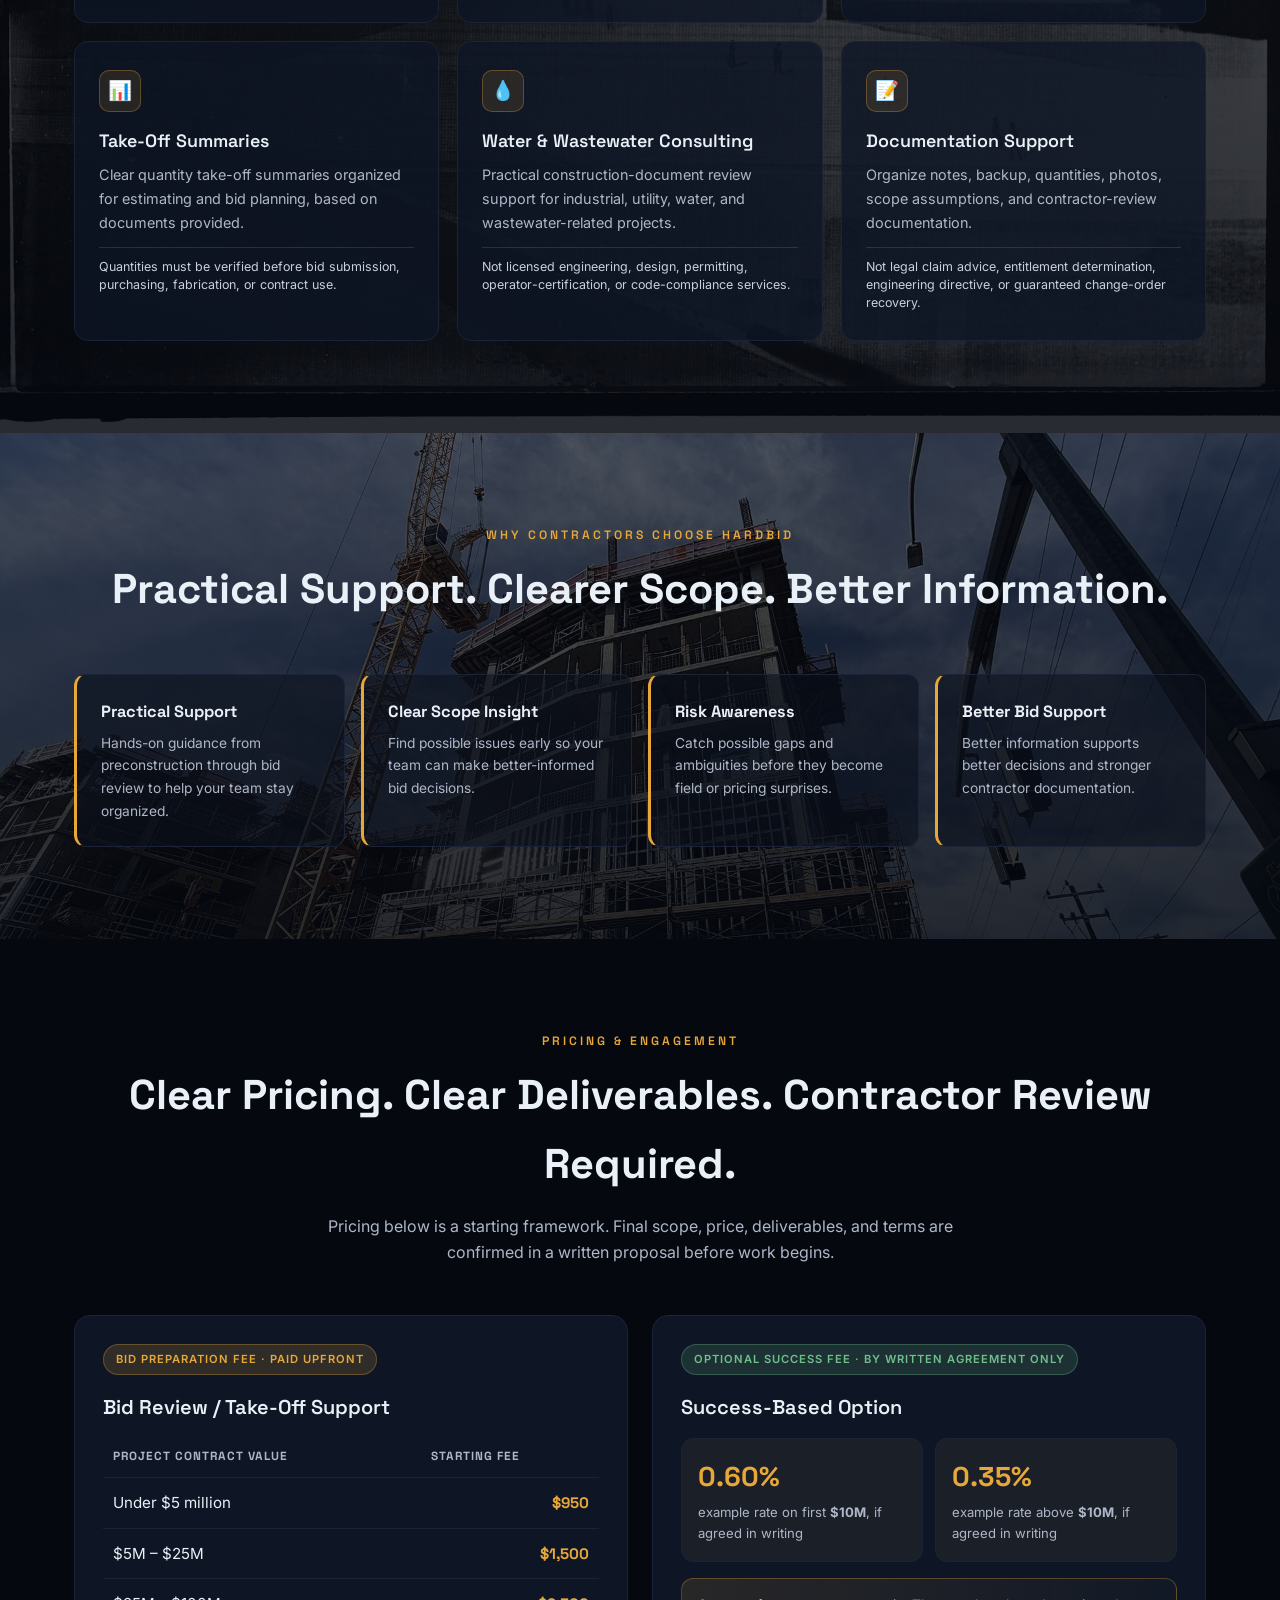
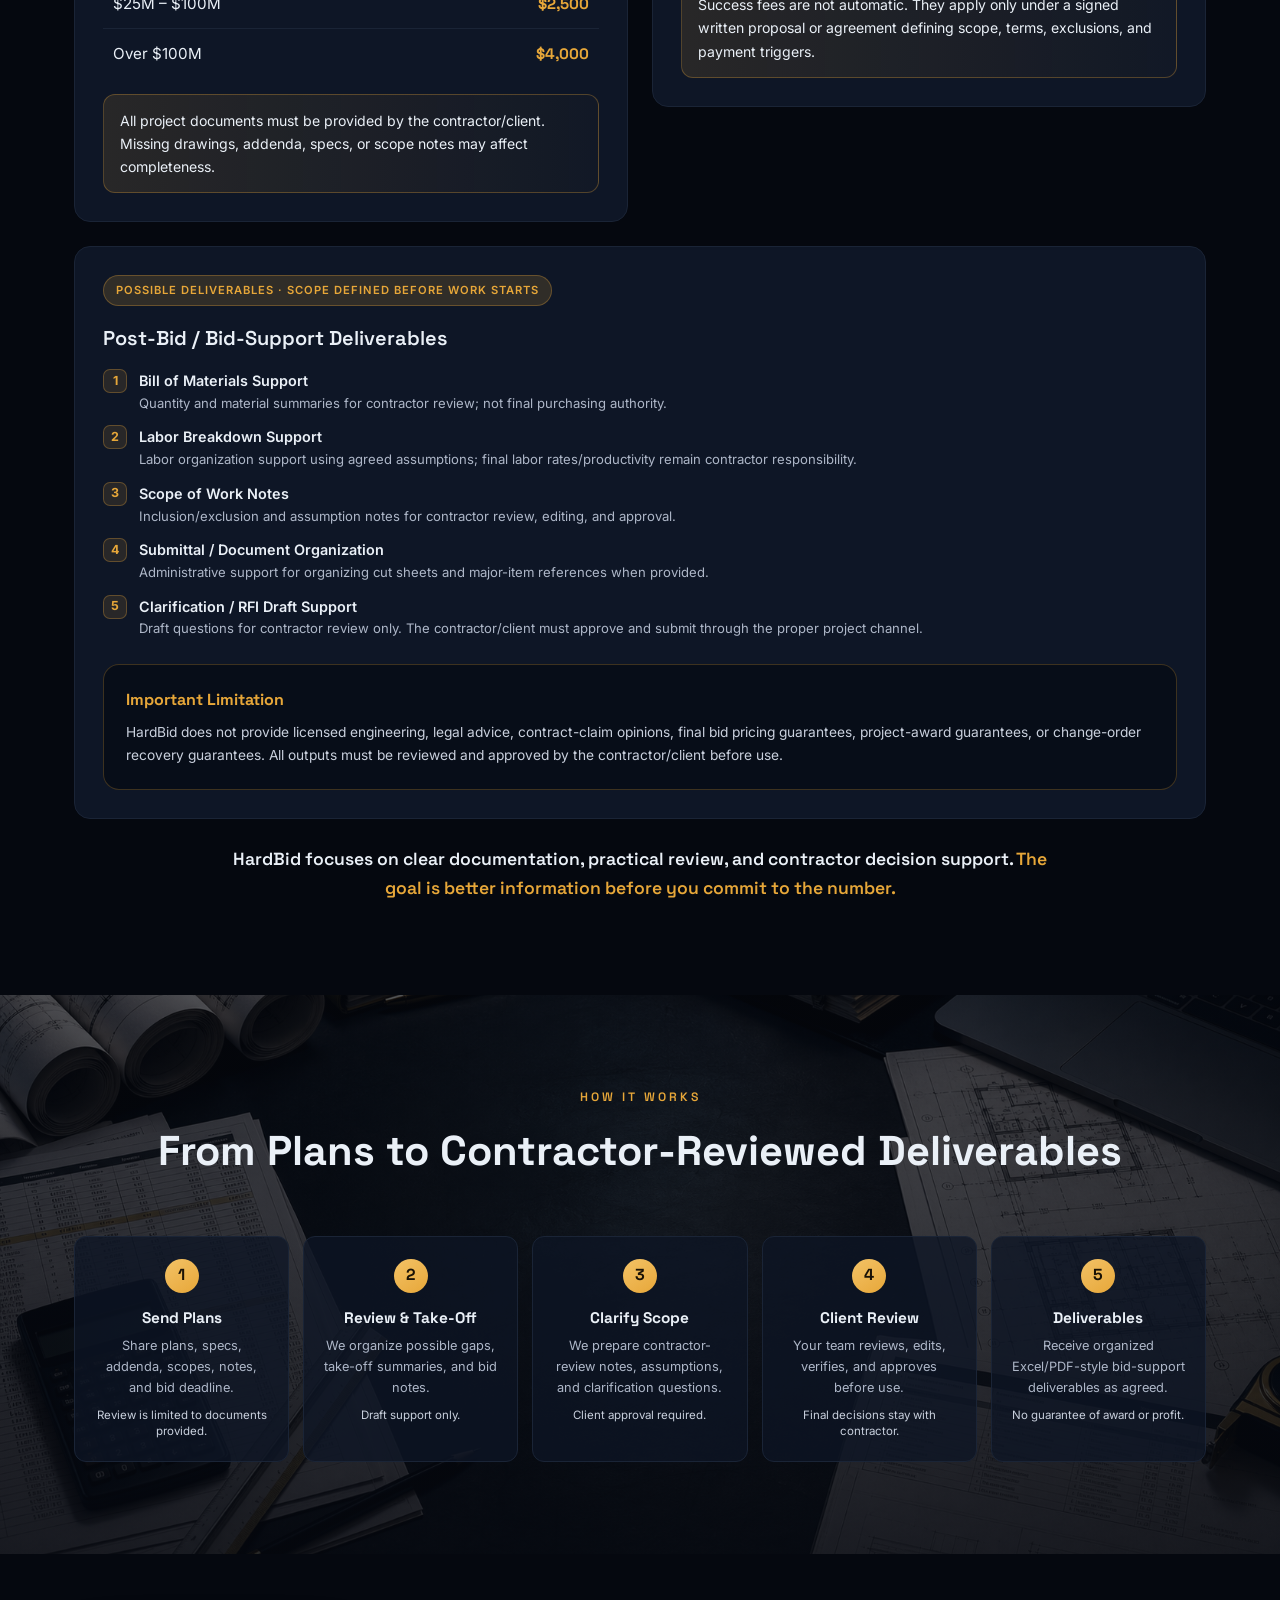
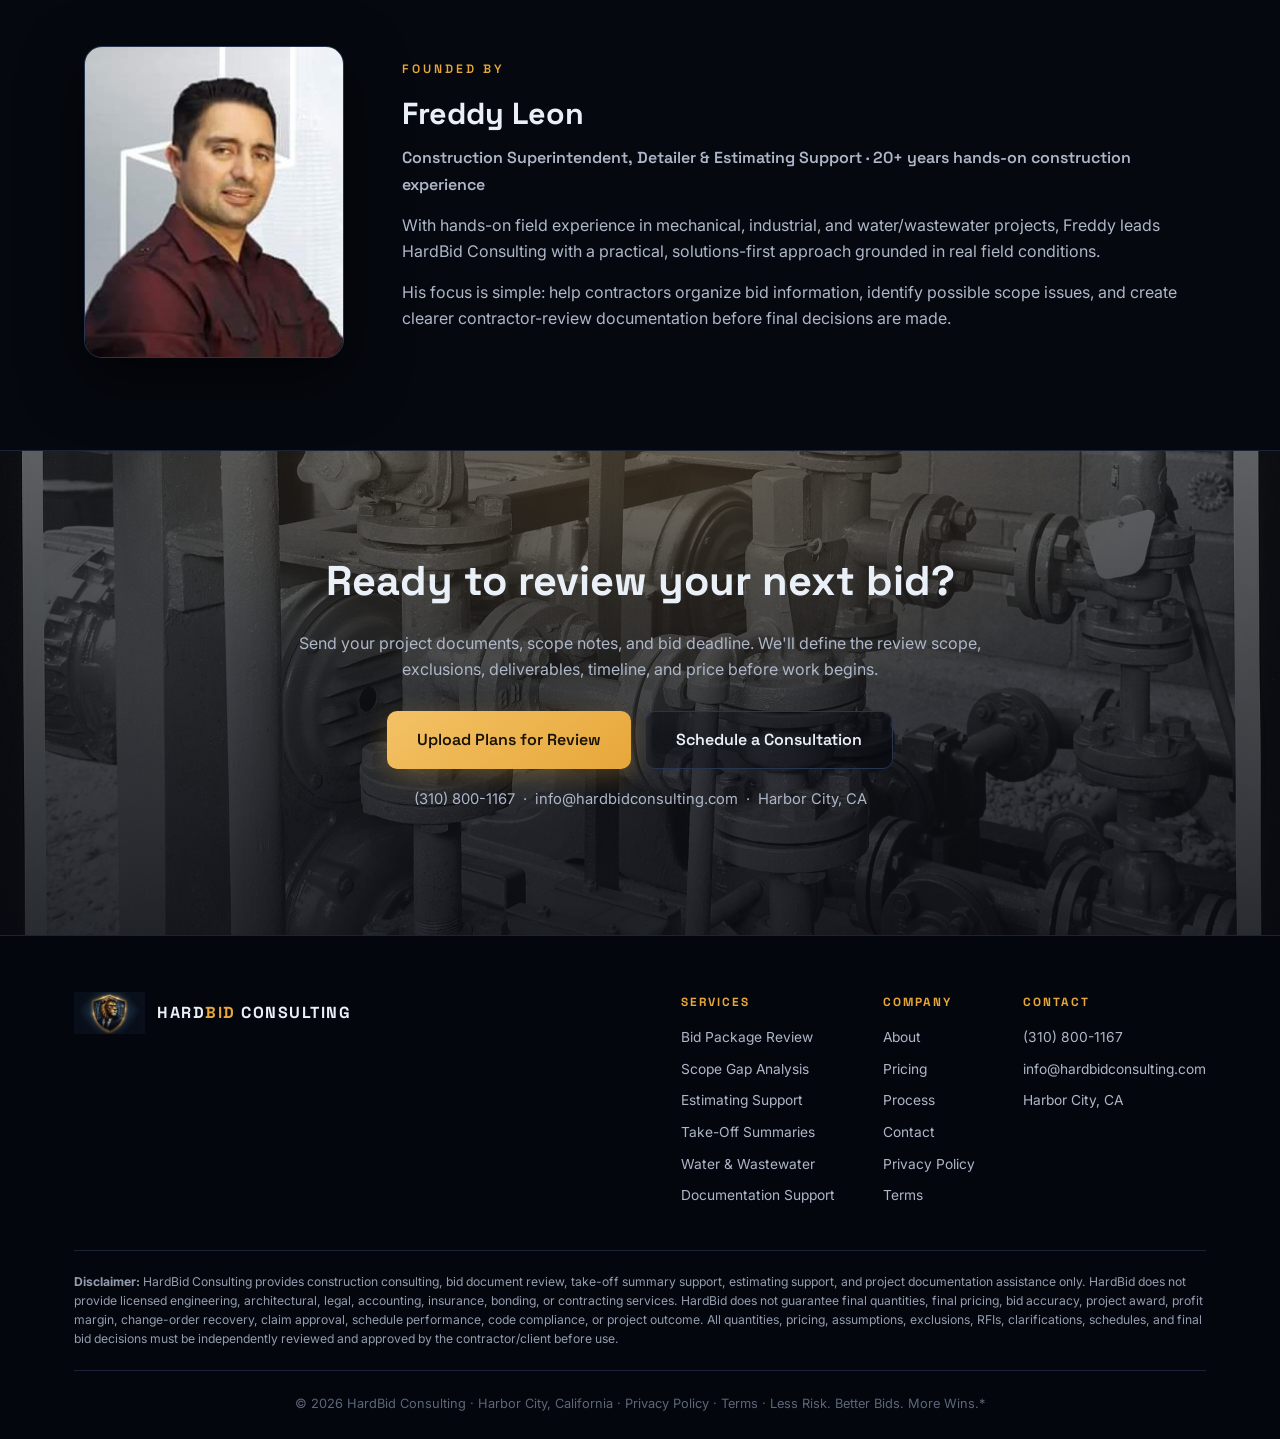
==== commit a12923fb: "Add lead automation and legal controls" ====
--- a/index.html
+++ b/index.html
@@ -35,7 +35,7 @@
 <section class="section sec-bg" id="process"><div class="container"><div class="section-head"><p class="kicker">How It Works</p><h2>From Plans to Contractor-Reviewed Deliverables</h2></div><div class="proc"><div class="step reveal"><div class="num">1</div><h4>Send Plans</h4><p>Share plans, specs, addenda, scopes, notes, and bid deadline.</p><small>Review is limited to documents provided.</small></div><div class="step reveal"><div class="num">2</div><h4>Review &amp; Take-Off</h4><p>We organize possible gaps, take-off summaries, and bid notes.</p><small>Draft support only.</small></div><div class="step reveal"><div class="num">3</div><h4>Clarify Scope</h4><p>We prepare contractor-review notes, assumptions, and clarification questions.</p><small>Client approval required.</small></div><div class="step reveal"><div class="num">4</div><h4>Client Review</h4><p>Your team reviews, edits, verifies, and approves before use.</p><small>Final decisions stay with contractor.</small></div><div class="step reveal"><div class="num">5</div><h4>Deliverables</h4><p>Receive organized Excel/PDF-style bid-support deliverables as agreed.</p><small>No guarantee of award or profit.</small></div></div></div></section>
 <section class="section" id="about"><div class="container about-grid"><div class="about-media reveal"><img src="assets/freddy.jpg?v=1" alt="Freddy R. Leon, founder of HardBid Consulting" class="about-photo" /></div><div class="about-copy reveal"><p class="kicker" style="font-family:var(--fd);font-weight:600;letter-spacing:3px;text-transform:uppercase;font-size:.76rem;color:var(--gold);margin-bottom:10px">Founded By</p><h2 style="font-family:var(--fd);font-size:1.9rem;margin-bottom:6px">Freddy Leon</h2><p class="about-role">Construction Superintendent, Detailer &amp; Estimating Support &middot; 20+ years hands-on construction experience</p><p>With hands-on field experience in mechanical, industrial, and water/wastewater projects, Freddy leads HardBid Consulting with a practical, solutions-first approach grounded in real field conditions.</p><p>His focus is simple: help contractors organize bid information, identify possible scope issues, and create clearer contractor-review documentation before final decisions are made.</p></div></div></section>
 <section class="cta" id="contact"><div class="container"><h2>Ready to review your next bid?</h2><p>Send your project documents, scope notes, and bid deadline. We'll define the review scope, exclusions, deliverables, timeline, and price before work begins.</p><div class="hero-actions"><a href="upload-plans.html" class="btn btn-primary btn-lg">Upload Plans for Review</a><a href="https://calendly.com/freddyleonb7/30min" target="_blank" rel="noopener" class="btn btn-ghost btn-lg">Schedule a Consultation</a></div><p style="margin-top:18px;color:var(--ink2);font-size:.92rem">(310) 800-1167 &nbsp;&middot;&nbsp; info@hardbidconsulting.com &nbsp;&middot;&nbsp; Harbor City, CA</p></div></section>
-<footer class="site-footer"><div class="container"><div class="footer-top"><div class="footer-brand"><img src="assets/lion.png" alt="HardBid lion" /><span class="w">HARD<span class="g">BID</span> CONSULTING</span></div><div class="footer-cols"><div class="footer-col"><h5>Services</h5><ul><li><a href="#services">Bid Package Review</a></li><li><a href="#services">Scope Gap Analysis</a></li><li><a href="#services">Estimating Support</a></li><li><a href="#services">Take-Off Summaries</a></li><li><a href="#services">Water &amp; Wastewater</a></li><li><a href="#services">Documentation Support</a></li></ul></div><div class="footer-col"><h5>Company</h5><ul><li><a href="#about">About</a></li><li><a href="#pricing">Pricing</a></li><li><a href="#process">Process</a></li><li><a href="#contact">Contact</a></li></ul></div><div class="footer-col"><h5>Contact</h5><ul><li><a href="tel:3108001167">(310) 800-1167</a></li><li><a href="mailto:info@hardbidconsulting.com">info@hardbidconsulting.com</a></li><li>Harbor City, CA</li></ul></div></div></div><div class="footer-disclaimer"><strong>Disclaimer:</strong> HardBid Consulting provides construction consulting, bid document review, take-off summary support, estimating support, and project documentation assistance only. HardBid does not provide licensed engineering, architectural, legal, accounting, insurance, bonding, or contracting services. HardBid does not guarantee final quantities, final pricing, bid accuracy, project award, profit margin, change-order recovery, claim approval, schedule performance, code compliance, or project outcome. All quantities, pricing, assumptions, exclusions, RFIs, clarifications, schedules, and final bid decisions must be independently reviewed and approved by the contractor/client before use.</div><div class="footer-bottom"><p>&copy; 2026 HardBid Consulting &middot; Harbor City, California &middot; Less Risk. Better Bids. More Wins.*</p></div></div></footer>
+<footer class="site-footer"><div class="container"><div class="footer-top"><div class="footer-brand"><img src="assets/lion.png" alt="HardBid lion" /><span class="w">HARD<span class="g">BID</span> CONSULTING</span></div><div class="footer-cols"><div class="footer-col"><h5>Services</h5><ul><li><a href="#services">Bid Package Review</a></li><li><a href="#services">Scope Gap Analysis</a></li><li><a href="#services">Estimating Support</a></li><li><a href="#services">Take-Off Summaries</a></li><li><a href="#services">Water &amp; Wastewater</a></li><li><a href="#services">Documentation Support</a></li></ul></div><div class="footer-col"><h5>Company</h5><ul><li><a href="#about">About</a></li><li><a href="#pricing">Pricing</a></li><li><a href="#process">Process</a></li><li><a href="#contact">Contact</a></li><li><a href="privacy.html">Privacy Policy</a></li><li><a href="terms.html">Terms</a></li></ul></div><div class="footer-col"><h5>Contact</h5><ul><li><a href="tel:3108001167">(310) 800-1167</a></li><li><a href="mailto:info@hardbidconsulting.com">info@hardbidconsulting.com</a></li><li>Harbor City, CA</li></ul></div></div></div><div class="footer-disclaimer"><strong>Disclaimer:</strong> HardBid Consulting provides construction consulting, bid document review, take-off summary support, estimating support, and project documentation assistance only. HardBid does not provide licensed engineering, architectural, legal, accounting, insurance, bonding, or contracting services. HardBid does not guarantee final quantities, final pricing, bid accuracy, project award, profit margin, change-order recovery, claim approval, schedule performance, code compliance, or project outcome. All quantities, pricing, assumptions, exclusions, RFIs, clarifications, schedules, and final bid decisions must be independently reviewed and approved by the contractor/client before use.</div><div class="footer-bottom"><p>&copy; 2026 HardBid Consulting &middot; Harbor City, California &middot; <a href="privacy.html">Privacy Policy</a> &middot; <a href="terms.html">Terms</a> &middot; Less Risk. Better Bids. More Wins.*</p></div></div></footer>
 <script>var h=document.getElementById('header');addEventListener('scroll',function(){h.classList.toggle('scrolled',scrollY>40);});var nt=document.getElementById('navToggle'),mn=document.getElementById('mainNav');nt.addEventListener('click',function(){var open=mn.classList.toggle('open');nt.setAttribute('aria-expanded',open?'true':'false');});mn.querySelectorAll('a').forEach(function(a){a.addEventListener('click',function(){mn.classList.remove('open');nt.setAttribute('aria-expanded','false');});});var io=new IntersectionObserver(function(es){es.forEach(function(e){if(e.isIntersecting){e.target.classList.add('in');io.unobserve(e.target);}});},{threshold:.12});document.querySelectorAll('.reveal').forEach(function(el){io.observe(el);});</script>
 </body>
 </html>
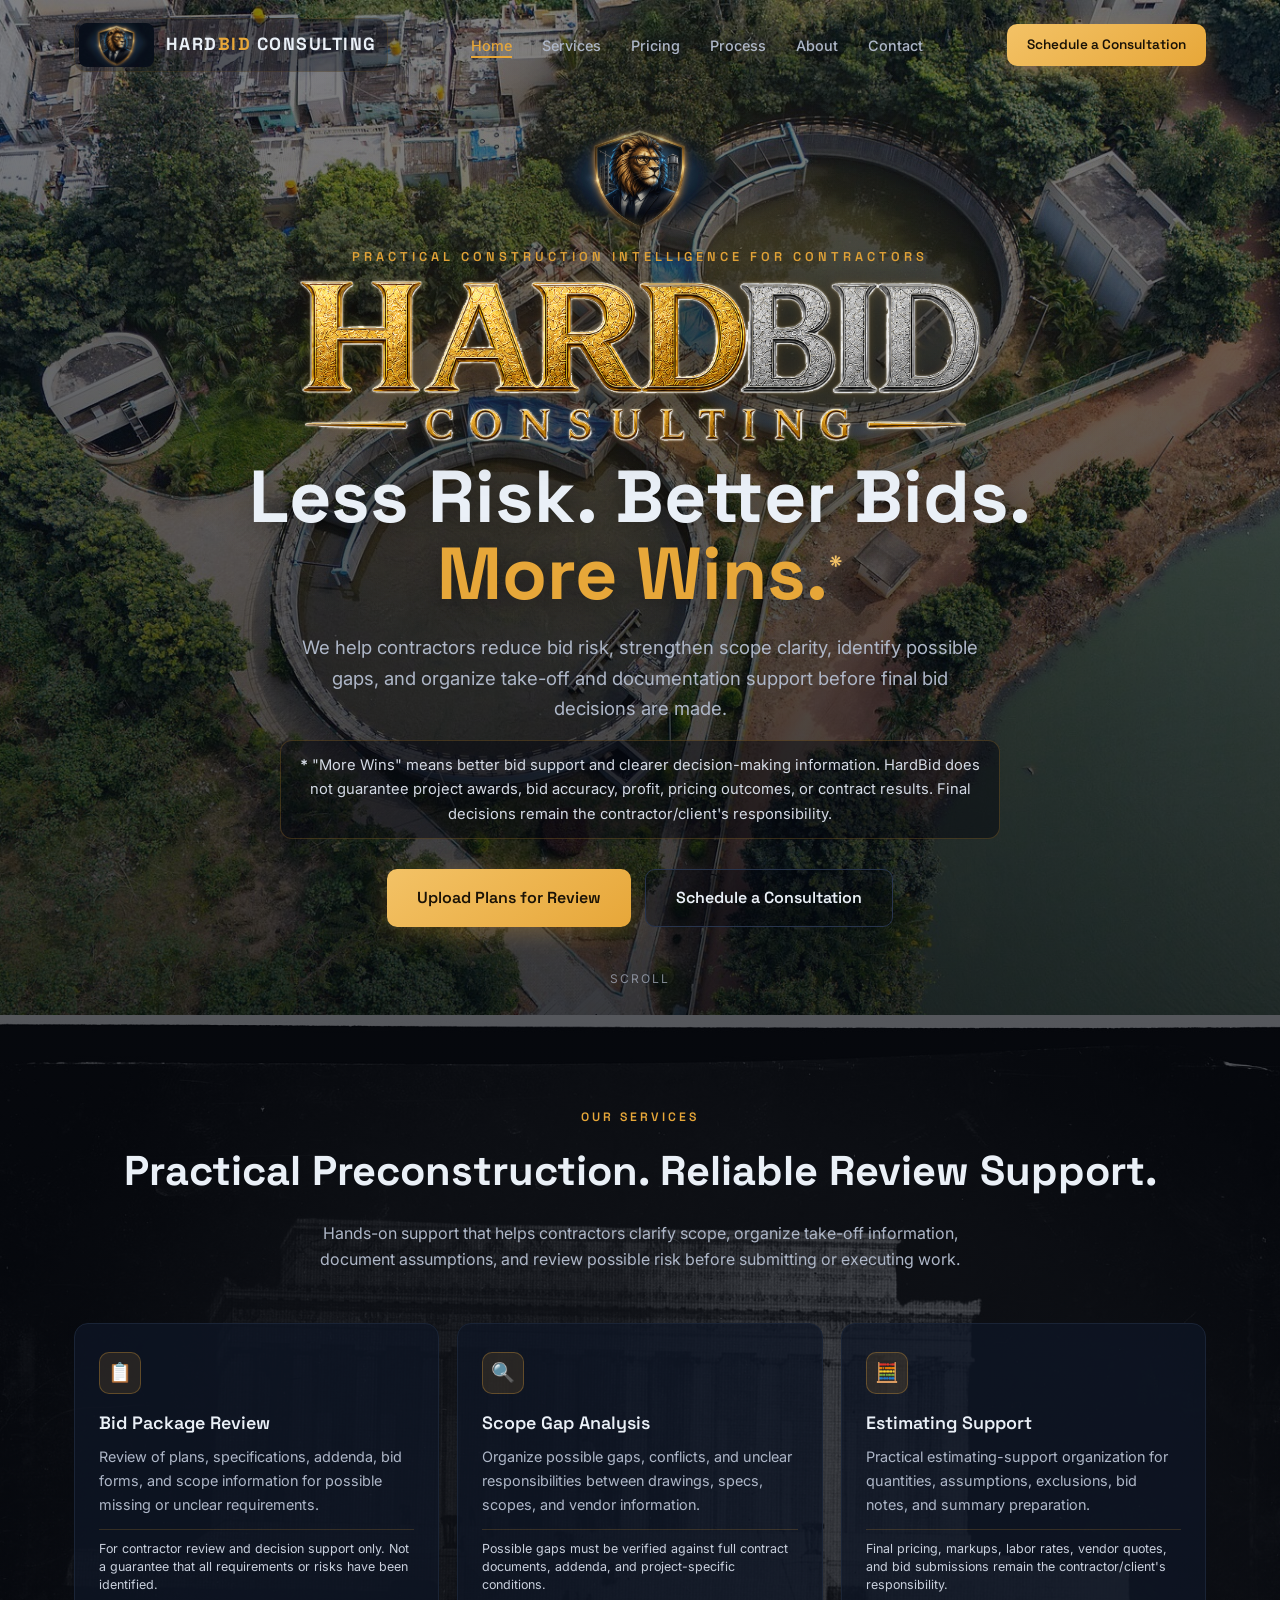
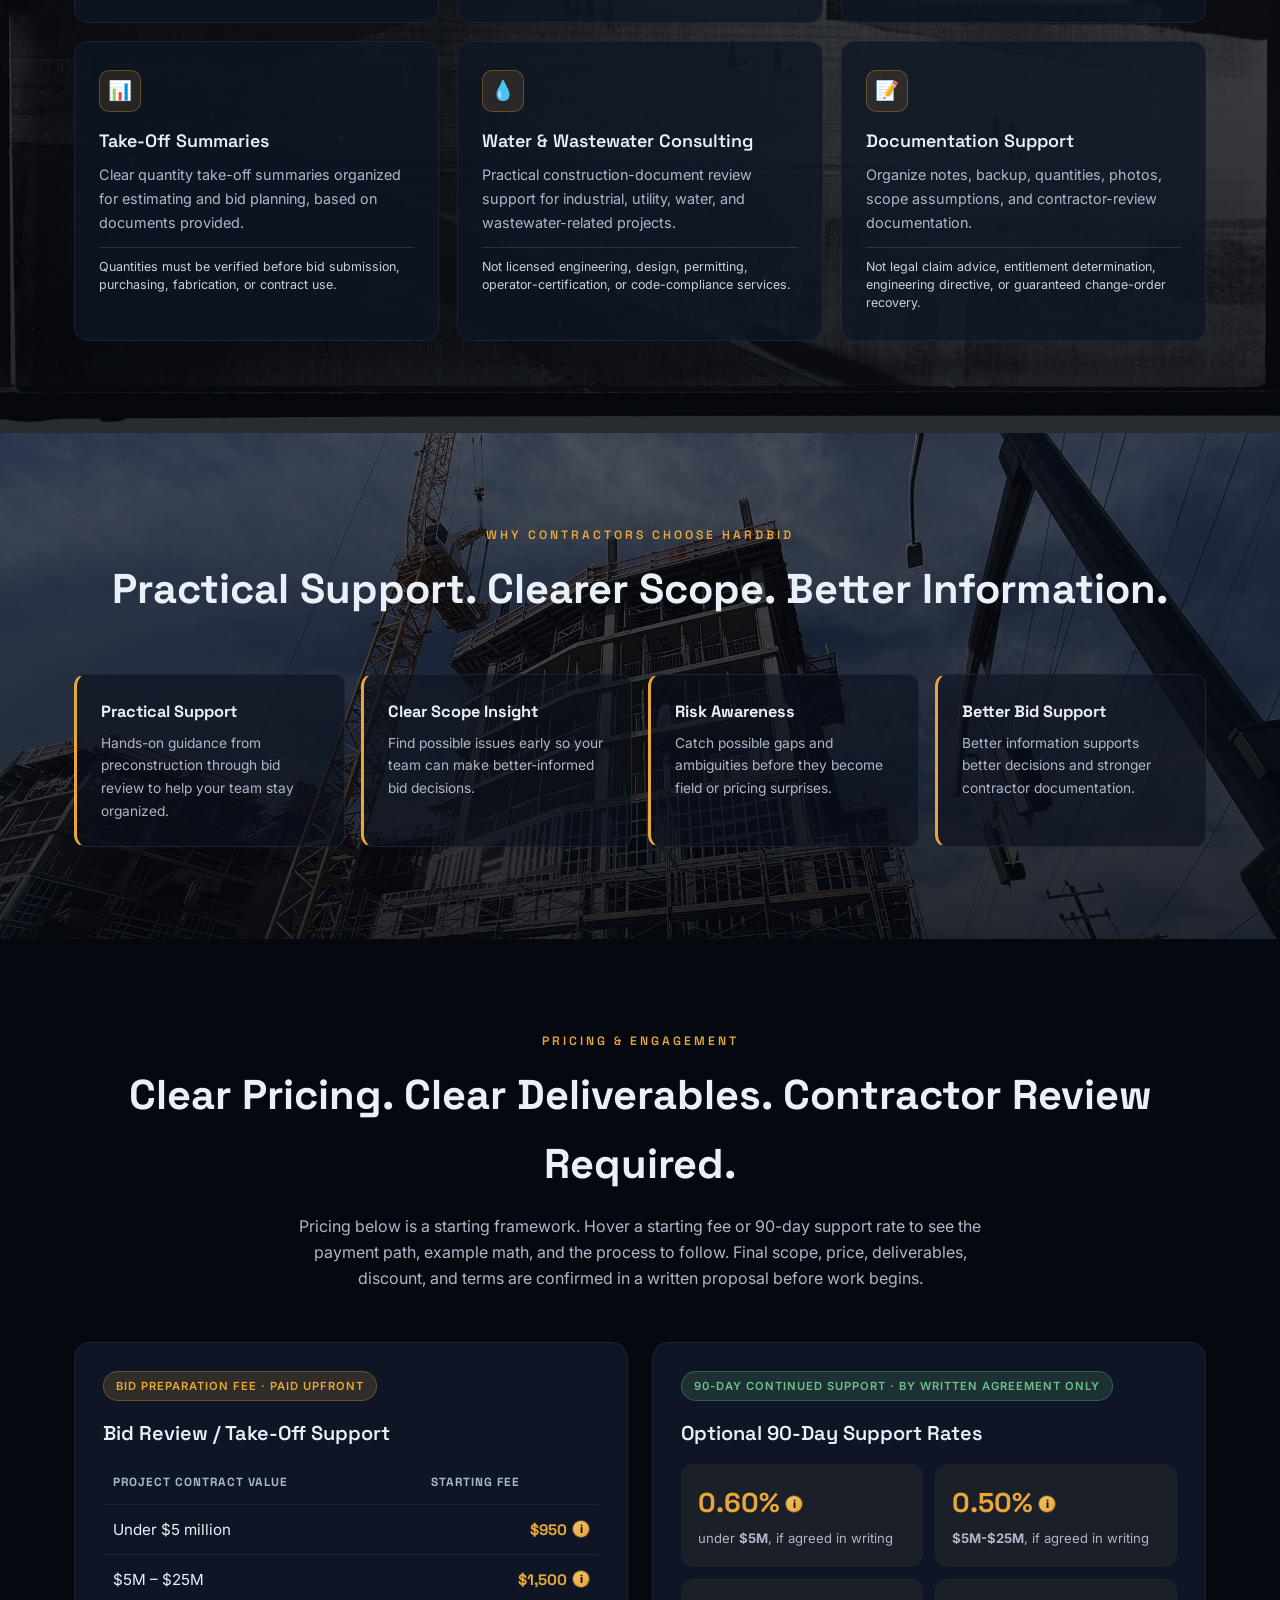
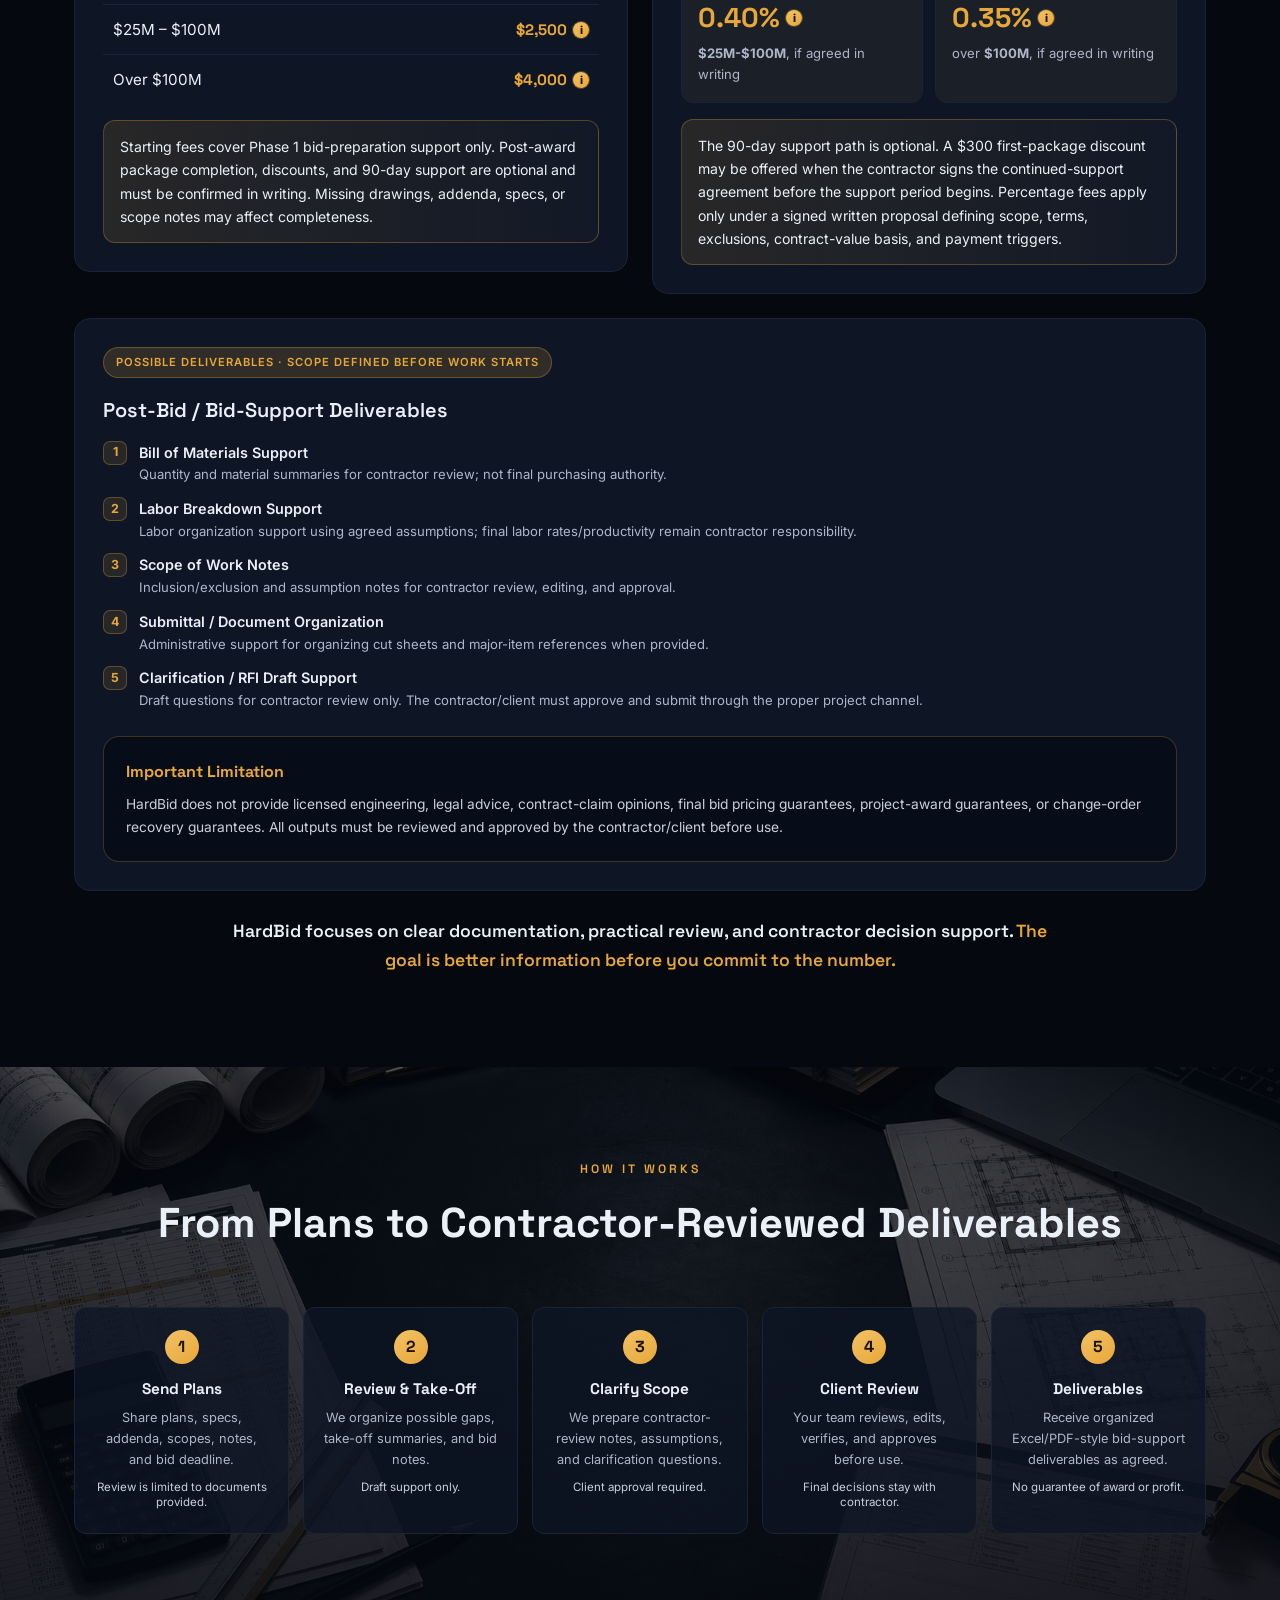
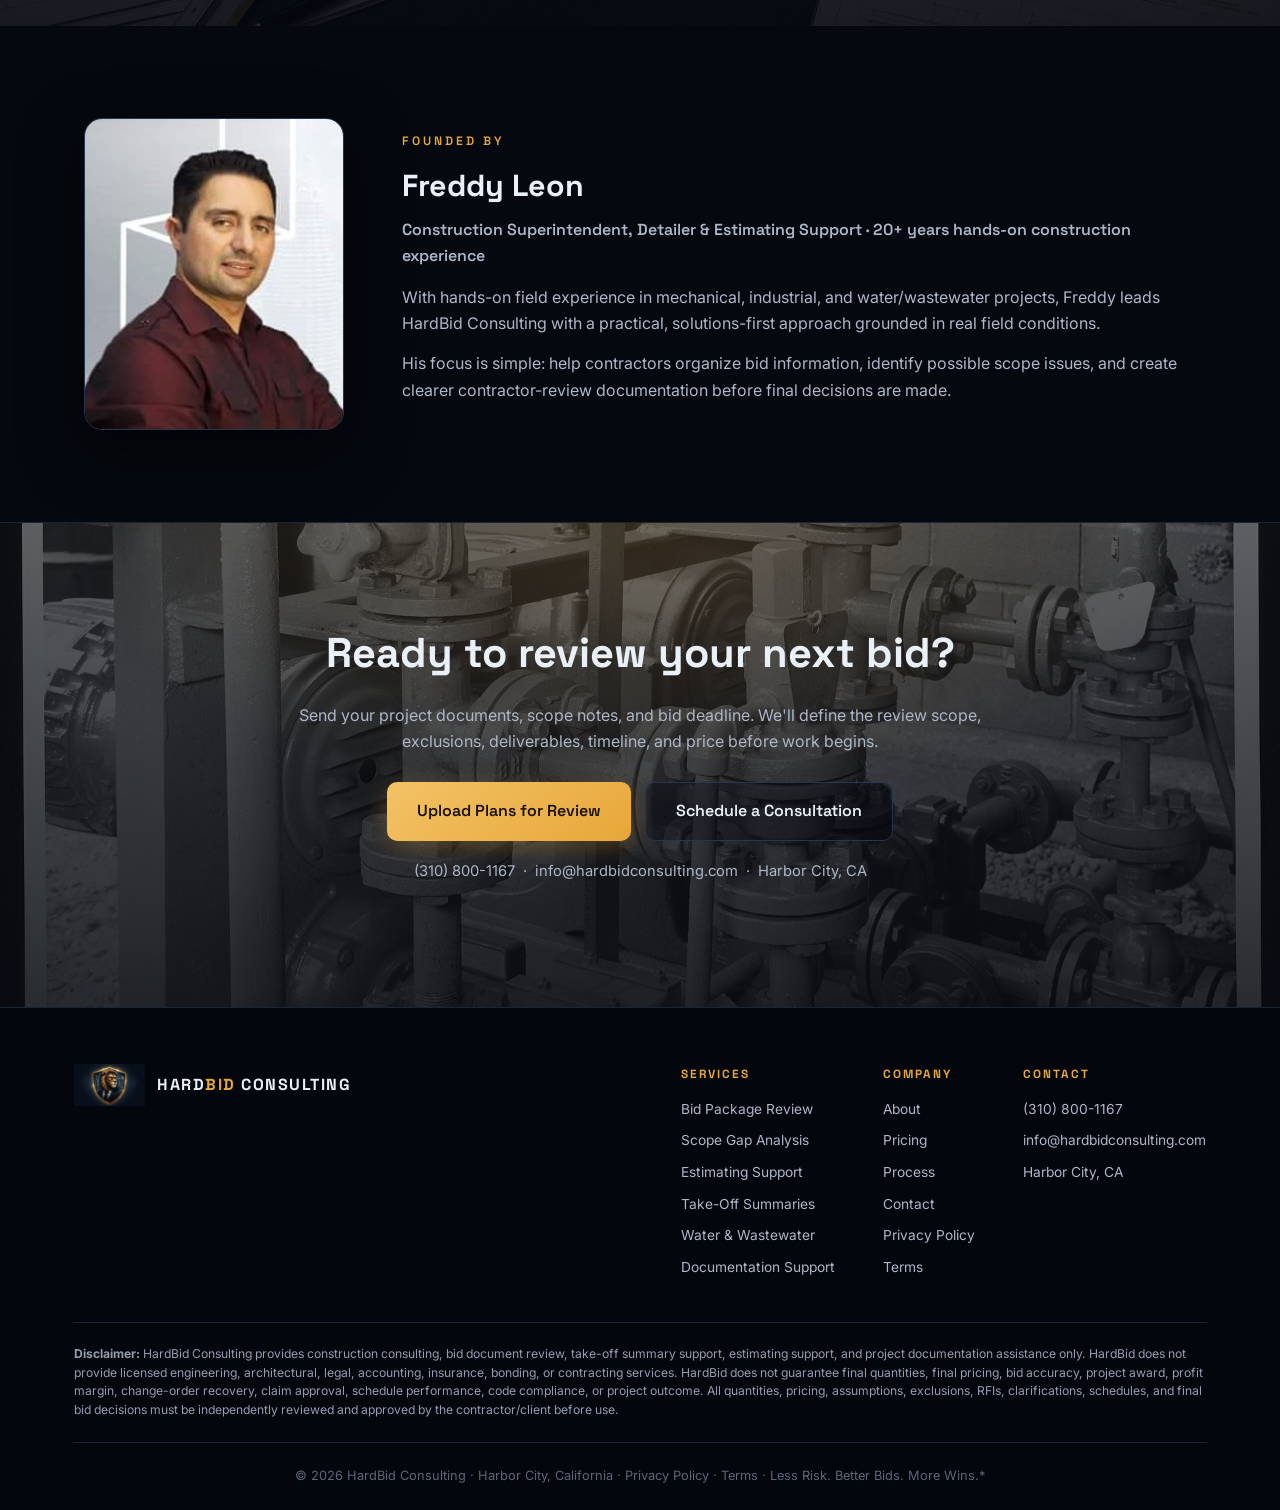
==== commit da04e95e: "Clarify pricing agreement popups" ====
--- a/index.html
+++ b/index.html
@@ -16,14 +16,15 @@
 .section{padding:92px 0;position:relative}.section .container{position:relative;z-index:2}.sec-bg:before{content:'';position:absolute;inset:0;background-size:cover;background-position:center;z-index:0}.sec-bg:after{content:'';position:absolute;inset:0;background:linear-gradient(180deg,rgba(5,8,15,.68),rgba(5,8,15,.86));z-index:1}#services.sec-bg:before{background-image:url('assets/bg-services.jpg?v=3')}#value.sec-bg:before{background-image:url('assets/bg-why.jpg?v=3')}#process.sec-bg:before{background-image:url('assets/bg-process-documents.png?v=1')}.section-head{text-align:center;margin-bottom:50px}.section-head .kicker{font-family:var(--fd);font-weight:600;letter-spacing:3px;text-transform:uppercase;font-size:.76rem;color:var(--gold);margin-bottom:10px}.section-head h2{font-family:var(--fd);font-weight:700;font-size:clamp(1.7rem,3.6vw,2.6rem);letter-spacing:0}.section-head p.sub{color:var(--ink2);max-width:700px;margin:14px auto 0}
 .svc-grid{display:grid;grid-template-columns:repeat(3,1fr);gap:18px}.svc{background:var(--panel);border:1px solid var(--line);border-radius:14px;padding:28px 24px;transition:.28s;position:relative;overflow:hidden}.svc:before{content:"";position:absolute;top:0;left:0;width:100%;height:3px;background:linear-gradient(90deg,var(--gold),transparent);transform:scaleX(0);transform-origin:left;transition:.3s}.svc:hover{transform:translateY(-5px);border-color:var(--line2);box-shadow:0 18px 44px rgba(0,0,0,.45)}.svc:hover:before{transform:scaleX(1)}.svc .ic{width:42px;height:42px;border-radius:10px;background:rgba(231,167,57,.12);border:1px solid rgba(231,167,57,.3);display:grid;place-items:center;font-size:1.2rem;margin-bottom:14px;color:var(--gold)}.svc h3{font-family:var(--fd);font-weight:600;font-size:1.12rem;margin-bottom:8px}.svc p{font-size:.9rem;color:var(--ink2)}.safety{display:block;margin-top:12px;padding-top:10px;border-top:1px solid rgba(231,167,57,.18);color:#C9D0DD;font-size:.78rem;line-height:1.45}
 .value-grid{display:grid;grid-template-columns:repeat(4,1fr);gap:16px}.value{background:rgba(10,15,28,.6);border:1px solid var(--line);border-left:3px solid var(--gold);border-radius:12px;padding:24px}.value h4{font-family:var(--fd);font-size:1.02rem;margin-bottom:6px}.value p{font-size:.86rem;color:var(--ink2)}
-.pricing-wrap{display:grid;grid-template-columns:1fr 1fr;gap:24px;align-items:start}.card{background:var(--panel2);border:1px solid var(--line);border-radius:16px;padding:28px}.card h3{font-family:var(--fd);font-weight:600;font-size:1.25rem;margin-bottom:6px}.card .tag{display:inline-block;font-size:.7rem;font-weight:600;letter-spacing:1px;text-transform:uppercase;padding:5px 12px;border-radius:999px;margin-bottom:16px}.tag.up{background:rgba(231,167,57,.16);color:var(--gold);border:1px solid rgba(231,167,57,.3)}.tag.win{background:rgba(111,191,139,.16);color:var(--green);border:1px solid rgba(111,191,139,.3)}.fee-table{width:100%;border-collapse:collapse;margin-top:10px}.fee-table th,.fee-table td{text-align:left;padding:12px 10px;font-size:.95rem;border-bottom:1px solid var(--line)}.fee-table th{font-family:var(--fd);font-size:.74rem;letter-spacing:1px;text-transform:uppercase;color:var(--ink2)}.fee-table td.amt{font-family:var(--fd);font-weight:700;color:var(--gold);text-align:right}.fee-table tr:last-child td{border-bottom:none}.succ{display:flex;gap:12px;margin-top:14px}.succ .box{flex:1;background:rgba(231,167,57,.06);border:1px solid var(--line);border-radius:12px;padding:16px}.succ .box .pct{font-family:var(--fd);font-weight:700;font-size:1.7rem;color:var(--gold)}.succ .box .lbl{font-size:.82rem;color:var(--ink2);margin-top:2px}.deliv{margin-top:14px;display:flex;flex-direction:column;gap:11px}.deliv .d{display:flex;gap:12px;align-items:flex-start;font-size:.9rem}.deliv .d .n{flex:0 0 auto;width:24px;height:24px;border-radius:7px;background:rgba(231,167,57,.12);border:1px solid rgba(231,167,57,.3);color:var(--gold);font-size:.78rem;font-weight:700;display:grid;place-items:center}.deliv .d b{color:var(--ink);font-weight:600}.deliv .d small{display:block;color:var(--ink2);font-size:.82rem}.note{margin-top:16px;background:linear-gradient(90deg,rgba(231,167,57,.12),rgba(231,167,57,.02));border:1px solid rgba(231,167,57,.3);border-radius:12px;padding:14px 16px;font-size:.88rem;color:var(--ink)}.note b{color:var(--gold)}.pitch{margin-top:26px;text-align:center;font-family:var(--fd);font-weight:600;font-size:1.1rem;color:var(--ink);max-width:820px;margin-left:auto;margin-right:auto}.pitch .g{color:var(--gold)}.legal-panel{margin-top:24px;background:rgba(5,8,15,.58);border:1px solid rgba(231,167,57,.24);border-radius:16px;padding:22px;color:#C9D0DD;font-size:.86rem}.legal-panel h4{font-family:var(--fd);color:var(--gold);font-size:1rem;margin-bottom:8px}
+.pricing-wrap{display:grid;grid-template-columns:1fr 1fr;gap:24px;align-items:start;position:relative}.card{position:relative;z-index:1;background:var(--panel2);border:1px solid var(--line);border-radius:16px;padding:28px}.card:hover,.card:focus-within{z-index:30}.card h3{font-family:var(--fd);font-weight:600;font-size:1.25rem;margin-bottom:6px}.card .tag{display:inline-block;font-size:.7rem;font-weight:600;letter-spacing:1px;text-transform:uppercase;padding:5px 12px;border-radius:999px;margin-bottom:16px}.tag.up{background:rgba(231,167,57,.16);color:var(--gold);border:1px solid rgba(231,167,57,.3)}.tag.win{background:rgba(111,191,139,.16);color:var(--green);border:1px solid rgba(111,191,139,.3)}.fee-table{width:100%;border-collapse:collapse;margin-top:10px}.fee-table th,.fee-table td{text-align:left;padding:12px 10px;font-size:.95rem;border-bottom:1px solid var(--line)}.fee-table th{font-family:var(--fd);font-size:.74rem;letter-spacing:1px;text-transform:uppercase;color:var(--ink2)}.fee-table td.amt{font-family:var(--fd);font-weight:700;color:var(--gold);text-align:right}.fee-table tr:last-child td{border-bottom:none}.detail-pop{position:relative;display:inline-flex;align-items:center;gap:6px;border-radius:8px;padding:2px 5px;margin:-2px -5px;cursor:help;outline:none;transition:.22s}.detail-pop:after{content:"i";width:16px;height:16px;border-radius:50%;display:inline-grid;place-items:center;font-family:var(--fb);font-size:.68rem;font-weight:800;color:#1A1206;background:linear-gradient(145deg,var(--gold2),var(--gold));box-shadow:0 0 0 1px rgba(231,167,57,.35)}.detail-pop:hover,.detail-pop:focus{background:rgba(231,167,57,.12);color:#FFD987}.detail-panel{position:absolute;z-index:250;right:0;bottom:calc(100% + 14px);width:min(380px,calc(100vw - 44px));padding:16px 17px;border-radius:16px;background:linear-gradient(145deg,rgba(12,19,33,.98),rgba(5,8,15,.96));border:1px solid rgba(231,167,57,.34);box-shadow:0 22px 60px rgba(0,0,0,.58),0 0 0 1px rgba(255,255,255,.04) inset;color:var(--ink);font-family:var(--fb);font-size:.82rem;font-weight:500;line-height:1.5;text-align:left;letter-spacing:0;opacity:0;visibility:hidden;pointer-events:none;transform:translateY(8px) scale(.98);transition:.2s ease;backdrop-filter:blur(14px)}.detail-panel:after{content:"";position:absolute;right:20px;bottom:-8px;width:14px;height:14px;background:#080D18;border-right:1px solid rgba(231,167,57,.34);border-bottom:1px solid rgba(231,167,57,.34);transform:rotate(45deg)}.detail-pop:hover .detail-panel,.detail-pop:focus .detail-panel{opacity:1;visibility:visible;transform:translateY(0) scale(1)}.tip-title{display:block;font-family:var(--fd);font-size:.86rem;color:var(--gold2);margin-bottom:8px;text-transform:uppercase;letter-spacing:.8px}.tip-line{display:block;margin-top:8px;color:#DCE4F1}.tip-line b{color:var(--ink)}.tip-foot{display:block;margin-top:10px;padding-top:10px;border-top:1px solid rgba(231,167,57,.2);color:#AEB7C8;font-size:.76rem}.succ{display:grid;grid-template-columns:repeat(2,minmax(0,1fr));gap:12px;margin-top:14px}.succ .box{flex:1;background:rgba(231,167,57,.06);border:1px solid var(--line);border-radius:12px;padding:16px}.succ .box .pct{font-family:var(--fd);font-weight:700;font-size:1.7rem;color:var(--gold)}.succ .box .lbl{font-size:.82rem;color:var(--ink2);margin-top:2px}.succ .detail-panel{left:0;right:auto}.succ .detail-panel:after{left:22px;right:auto}.deliv{margin-top:14px;display:flex;flex-direction:column;gap:11px}.deliv .d{display:flex;gap:12px;align-items:flex-start;font-size:.9rem}.deliv .d .n{flex:0 0 auto;width:24px;height:24px;border-radius:7px;background:rgba(231,167,57,.12);border:1px solid rgba(231,167,57,.3);color:var(--gold);font-size:.78rem;font-weight:700;display:grid;place-items:center}.deliv .d b{color:var(--ink);font-weight:600}.deliv .d small{display:block;color:var(--ink2);font-size:.82rem}.note{margin-top:16px;background:linear-gradient(90deg,rgba(231,167,57,.12),rgba(231,167,57,.02));border:1px solid rgba(231,167,57,.3);border-radius:12px;padding:14px 16px;font-size:.88rem;color:var(--ink)}.note b{color:var(--gold)}.pitch{margin-top:26px;text-align:center;font-family:var(--fd);font-weight:600;font-size:1.1rem;color:var(--ink);max-width:820px;margin-left:auto;margin-right:auto}.pitch .g{color:var(--gold)}.legal-panel{margin-top:24px;background:rgba(5,8,15,.58);border:1px solid rgba(231,167,57,.24);border-radius:16px;padding:22px;color:#C9D0DD;font-size:.86rem}.legal-panel h4{font-family:var(--fd);color:var(--gold);font-size:1rem;margin-bottom:8px}
 .proc{display:grid;grid-template-columns:repeat(5,1fr);gap:14px}.proc .step{background:var(--panel);border:1px solid var(--line);border-radius:12px;padding:22px 18px;text-align:center;position:relative}.proc .step .num{width:34px;height:34px;border-radius:50%;background:linear-gradient(145deg,var(--gold2),var(--gold));color:#1A1206;font-family:var(--fd);font-weight:700;display:grid;place-items:center;margin:0 auto 12px}.proc .step h4{font-family:var(--fd);font-size:.96rem;margin-bottom:5px}.proc .step p{font-size:.8rem;color:var(--ink2)}.proc .step small{display:block;margin-top:10px;color:#C9D0DD;font-size:.72rem;line-height:1.35}
 .about-grid{display:grid;grid-template-columns:280px 1fr;gap:48px;align-items:center}.about-media{display:flex;justify-content:center}.about-photo{width:260px;max-width:100%;aspect-ratio:5/6;object-fit:cover;border-radius:18px;border:1px solid var(--line2);box-shadow:0 20px 60px rgba(0,0,0,.6)}.about-role{font-family:var(--fd);color:var(--gold);font-weight:600;margin-bottom:14px}.about-copy p{color:var(--ink2);margin-bottom:14px}.about-copy strong{color:var(--ink)}
 .cta{position:relative;padding:96px 0;text-align:center;border-top:1px solid var(--line);overflow:hidden}.cta:before{content:'';position:absolute;inset:0;background:url('assets/bg-cta.jpg?v=3') center/cover no-repeat;z-index:0;filter:brightness(.95)}.cta:after{content:'';position:absolute;inset:0;background:radial-gradient(800px 420px at 50% 0%,rgba(231,167,57,.14),transparent 70%),linear-gradient(180deg,rgba(5,8,15,.6),rgba(5,8,15,.84));z-index:1}.cta .container{position:relative;z-index:2}.cta h2{font-family:var(--fd);font-size:clamp(1.7rem,3.6vw,2.6rem);margin-bottom:14px}.cta p{color:var(--ink2);max-width:720px;margin:0 auto 28px}
 .site-footer{background:#04060D;border-top:1px solid var(--line);padding:56px 0 24px}.footer-top{display:flex;justify-content:space-between;align-items:flex-start;gap:30px;flex-wrap:wrap;margin-bottom:34px}.footer-brand{display:flex;align-items:center;gap:12px}.footer-brand img{height:42px;width:auto}.footer-brand .w{font-family:var(--fd);font-weight:700;letter-spacing:1.5px}.footer-brand .w .g{color:var(--gold)}.footer-cols{display:grid;grid-template-columns:repeat(3,auto);gap:48px}.footer-col h5{font-family:var(--fd);font-size:.74rem;letter-spacing:2px;text-transform:uppercase;color:var(--gold);margin-bottom:14px}.footer-col ul{list-style:none}.footer-col li{margin-bottom:9px;color:var(--ink2);font-size:.86rem}.footer-col a{font-size:.86rem;color:var(--ink2);transition:.2s}.footer-col a:hover{color:var(--gold)}.footer-disclaimer{border-top:1px solid var(--line);padding-top:22px;margin-top:26px;color:#939DAE;font-size:.76rem;line-height:1.55}.footer-bottom{text-align:center;border-top:1px solid var(--line);padding-top:22px;margin-top:22px;font-size:.8rem;color:#5C6678}
 .reveal{opacity:0;transform:translateY(26px);transition:.7s cubic-bezier(.2,.7,.3,1)}.reveal.in{opacity:1;transform:none}
 @media(max-width:980px){.svc-grid{grid-template-columns:repeat(2,1fr)}.value-grid{grid-template-columns:repeat(2,1fr)}.proc{grid-template-columns:repeat(2,1fr)}.pricing-wrap{grid-template-columns:1fr}.about-grid{grid-template-columns:1fr;gap:30px}.footer-cols{grid-template-columns:repeat(2,auto);gap:36px}}
-@media(max-width:680px){.container,.header-inner{padding-left:18px;padding-right:18px}.main-nav{display:none}.nav-toggle{display:flex}.nav-toggle[aria-expanded="true"] span:nth-child(1){transform:translateY(7px) rotate(45deg)}.nav-toggle[aria-expanded="true"] span:nth-child(2){opacity:0}.nav-toggle[aria-expanded="true"] span:nth-child(3){transform:translateY(-7px) rotate(-45deg)}.main-nav.open{display:block;position:absolute;top:100%;left:0;right:0;background:rgba(5,8,15,.99);border-top:1px solid rgba(231,167,57,.12);border-bottom:1px solid var(--line);padding:18px 24px}.main-nav.open ul{flex-direction:column;gap:14px}.main-nav.open a{display:block;padding:8px 0}.header-cta{display:none}.brand{max-width:calc(100vw - 96px)}.brand-icon{height:38px}.brand-word{font-size:.9rem;letter-spacing:.9px;overflow:hidden;text-overflow:ellipsis}.svc-grid,.value-grid,.proc{grid-template-columns:1fr}.hero{min-height:auto}.hero-inner{padding:108px 18px 72px}.hero-lion{height:82px}.hero-eyebrow{font-size:.68rem;letter-spacing:2.5px}.hero-title{max-width:520px;margin-bottom:14px}.hero h1{font-size:clamp(2rem,13vw,3.05rem)}.hero p.lead{font-size:1rem}.hero-safe{font-size:.82rem;padding:11px 13px}.hero-actions{align-items:stretch;flex-direction:column}.hero-actions .btn{width:100%}.section{padding:70px 0}.card,.svc,.value{border-radius:12px;padding:22px 18px}.footer-cols{grid-template-columns:1fr}.succ{flex-direction:column}}
+@media(max-width:680px){.container,.header-inner{padding-left:18px;padding-right:18px}.main-nav{display:none}.nav-toggle{display:flex}.nav-toggle[aria-expanded="true"] span:nth-child(1){transform:translateY(7px) rotate(45deg)}.nav-toggle[aria-expanded="true"] span:nth-child(2){opacity:0}.nav-toggle[aria-expanded="true"] span:nth-child(3){transform:translateY(-7px) rotate(-45deg)}.main-nav.open{display:block;position:absolute;top:100%;left:0;right:0;background:rgba(5,8,15,.99);border-top:1px solid rgba(231,167,57,.12);border-bottom:1px solid var(--line);padding:18px 24px}.main-nav.open ul{flex-direction:column;gap:14px}.main-nav.open a{display:block;padding:8px 0}.header-cta{display:none}.brand{max-width:calc(100vw - 96px)}.brand-icon{height:38px}.brand-word{font-size:.9rem;letter-spacing:.9px;overflow:hidden;text-overflow:ellipsis}.svc-grid,.value-grid,.proc{grid-template-columns:1fr}.hero{min-height:auto}.hero-inner{padding:108px 18px 72px}.hero-lion{height:82px}.hero-eyebrow{font-size:.68rem;letter-spacing:2.5px}.hero-title{max-width:520px;margin-bottom:14px}.hero h1{font-size:clamp(2rem,13vw,3.05rem)}.hero p.lead{font-size:1rem}.hero-safe{font-size:.82rem;padding:11px 13px}.hero-actions{align-items:stretch;flex-direction:column}.hero-actions .btn{width:100%}.section{padding:70px 0}.card,.svc,.value{border-radius:12px;padding:22px 18px}.footer-cols{grid-template-columns:1fr}.succ{grid-template-columns:1fr}.detail-panel{position:fixed;left:18px;right:18px;bottom:22px;width:auto;max-height:70vh;overflow:auto}.detail-panel:after{display:none}}
+@media(min-width:681px){.detail-panel{top:calc(100% + 12px);bottom:auto;transform:translateY(-8px) scale(.98)}.detail-panel:after{top:-8px;bottom:auto;border-left:1px solid rgba(231,167,57,.34);border-top:1px solid rgba(231,167,57,.34);border-right:0;border-bottom:0}.detail-pop:hover .detail-panel,.detail-pop:focus .detail-panel{transform:translateY(0) scale(1)}}
 @media(max-height:760px) and (min-width:681px){.hero-inner{padding-top:104px;padding-bottom:64px}.hero-lion{height:88px}.hero-title{max-width:600px}.hero p.lead{font-size:1.04rem}.hero-safe{margin-bottom:22px}.scroll-cue{display:none}}
 </style></head>
 <body>
@@ -31,11 +32,11 @@
 <section class="hero" id="top"><div class="hero-bg"></div><div class="hero-overlay"></div><div class="hero-inner"><img src="assets/lion.png" alt="HardBid Consulting lion emblem" class="hero-lion" /><p class="hero-eyebrow">Practical Construction Intelligence for Contractors</p><div class="hero-title"><img src="assets/title.png?v=7" alt="HardBid Consulting" class="hero-title-img" /></div><h1>Less Risk. Better Bids. <span class="g">More Wins.<sup>*</sup></span></h1><p class="lead">We help contractors reduce bid risk, strengthen scope clarity, identify possible gaps, and organize take-off and documentation support before final bid decisions are made.</p><p class="hero-safe"><b>*</b> "More Wins" means better bid support and clearer decision-making information. HardBid does not guarantee project awards, bid accuracy, profit, pricing outcomes, or contract results. Final decisions remain the contractor/client's responsibility.</p><div class="hero-actions"><a href="upload-plans.html" class="btn btn-primary btn-lg">Upload Plans for Review</a><a href="https://calendly.com/freddyleonb7/30min" target="_blank" rel="noopener" class="btn btn-ghost btn-lg">Schedule a Consultation</a></div></div><div class="scroll-cue">Scroll</div></section>
 <section class="section sec-bg" id="services"><div class="container"><div class="section-head"><p class="kicker">Our Services</p><h2>Practical Preconstruction. Reliable Review Support.</h2><p class="sub">Hands-on support that helps contractors clarify scope, organize take-off information, document assumptions, and review possible risk before submitting or executing work.</p></div><div class="svc-grid"><div class="svc reveal"><div class="ic">&#128203;</div><h3>Bid Package Review</h3><p>Review of plans, specifications, addenda, bid forms, and scope information for possible missing or unclear requirements.</p><small class="safety">For contractor review and decision support only. Not a guarantee that all requirements or risks have been identified.</small></div><div class="svc reveal"><div class="ic">&#128269;</div><h3>Scope Gap Analysis</h3><p>Organize possible gaps, conflicts, and unclear responsibilities between drawings, specs, scopes, and vendor information.</p><small class="safety">Possible gaps must be verified against full contract documents, addenda, and project-specific conditions.</small></div><div class="svc reveal"><div class="ic">&#129518;</div><h3>Estimating Support</h3><p>Practical estimating-support organization for quantities, assumptions, exclusions, bid notes, and summary preparation.</p><small class="safety">Final pricing, markups, labor rates, vendor quotes, and bid submissions remain the contractor/client's responsibility.</small></div><div class="svc reveal"><div class="ic">&#128202;</div><h3>Take-Off Summaries</h3><p>Clear quantity take-off summaries organized for estimating and bid planning, based on documents provided.</p><small class="safety">Quantities must be verified before bid submission, purchasing, fabrication, or contract use.</small></div><div class="svc reveal"><div class="ic">&#128167;</div><h3>Water &amp; Wastewater Consulting</h3><p>Practical construction-document review support for industrial, utility, water, and wastewater-related projects.</p><small class="safety">Not licensed engineering, design, permitting, operator-certification, or code-compliance services.</small></div><div class="svc reveal"><div class="ic">&#128221;</div><h3>Documentation Support</h3><p>Organize notes, backup, quantities, photos, scope assumptions, and contractor-review documentation.</p><small class="safety">Not legal claim advice, entitlement determination, engineering directive, or guaranteed change-order recovery.</small></div></div></div></section>
 <section class="section sec-bg" id="value"><div class="container"><div class="section-head"><p class="kicker">Why Contractors Choose HardBid</p><h2>Practical Support. Clearer Scope. Better Information.</h2></div><div class="value-grid"><div class="value reveal"><h4>Practical Support</h4><p>Hands-on guidance from preconstruction through bid review to help your team stay organized.</p></div><div class="value reveal"><h4>Clear Scope Insight</h4><p>Find possible issues early so your team can make better-informed bid decisions.</p></div><div class="value reveal"><h4>Risk Awareness</h4><p>Catch possible gaps and ambiguities before they become field or pricing surprises.</p></div><div class="value reveal"><h4>Better Bid Support</h4><p>Better information supports better decisions and stronger contractor documentation.</p></div></div></div></section>
-<section class="section" id="pricing"><div class="container"><div class="section-head"><p class="kicker">Pricing &amp; Engagement</p><h2>Clear Pricing. Clear Deliverables. Contractor Review Required.</h2><p class="sub">Pricing below is a starting framework. Final scope, price, deliverables, and terms are confirmed in a written proposal before work begins.</p></div><div class="pricing-wrap"><div class="card reveal"><span class="tag up">Bid Preparation Fee &middot; Paid Upfront</span><h3>Bid Review / Take-Off Support</h3><table class="fee-table"><thead><tr><th>Project Contract Value</th><th class="amt">Starting Fee</th></tr></thead><tbody><tr><td>Under $5 million</td><td class="amt">$950</td></tr><tr><td>$5M &ndash; $25M</td><td class="amt">$1,500</td></tr><tr><td>$25M &ndash; $100M</td><td class="amt">$2,500</td></tr><tr><td>Over $100M</td><td class="amt">$4,000</td></tr></tbody></table><div class="note">All project documents must be provided by the contractor/client. Missing drawings, addenda, specs, or scope notes may affect completeness.</div></div><div class="card reveal"><span class="tag win">Optional Success Fee &middot; By Written Agreement Only</span><h3>Success-Based Option</h3><div class="succ"><div class="box"><div class="pct">0.60%</div><div class="lbl">example rate on first <b>$10M</b>, if agreed in writing</div></div><div class="box"><div class="pct">0.35%</div><div class="lbl">example rate above <b>$10M</b>, if agreed in writing</div></div></div><div class="note">Success fees are not automatic. They apply only under a signed written proposal or agreement defining scope, terms, exclusions, and payment triggers.</div></div></div><div class="card reveal" style="margin-top:24px"><span class="tag up">Possible Deliverables &middot; Scope Defined Before Work Starts</span><h3>Post-Bid / Bid-Support Deliverables</h3><div class="deliv"><div class="d"><div class="n">1</div><div><b>Bill of Materials Support</b><small>Quantity and material summaries for contractor review; not final purchasing authority.</small></div></div><div class="d"><div class="n">2</div><div><b>Labor Breakdown Support</b><small>Labor organization support using agreed assumptions; final labor rates/productivity remain contractor responsibility.</small></div></div><div class="d"><div class="n">3</div><div><b>Scope of Work Notes</b><small>Inclusion/exclusion and assumption notes for contractor review, editing, and approval.</small></div></div><div class="d"><div class="n">4</div><div><b>Submittal / Document Organization</b><small>Administrative support for organizing cut sheets and major-item references when provided.</small></div></div><div class="d"><div class="n">5</div><div><b>Clarification / RFI Draft Support</b><small>Draft questions for contractor review only. The contractor/client must approve and submit through the proper project channel.</small></div></div></div><div class="legal-panel"><h4>Important Limitation</h4><p>HardBid does not provide licensed engineering, legal advice, contract-claim opinions, final bid pricing guarantees, project-award guarantees, or change-order recovery guarantees. All outputs must be reviewed and approved by the contractor/client before use.</p></div></div><p class="pitch reveal">HardBid focuses on clear documentation, practical review, and contractor decision support. <span class="g">The goal is better information before you commit to the number.</span></p></div></section>
+<section class="section" id="pricing"><div class="container"><div class="section-head"><p class="kicker">Pricing &amp; Engagement</p><h2>Clear Pricing. Clear Deliverables. Contractor Review Required.</h2><p class="sub">Pricing below is a starting framework. Hover a starting fee or 90-day support rate to see the payment path, example math, and the process to follow. Final scope, price, deliverables, discount, and terms are confirmed in a written proposal before work begins.</p></div><div class="pricing-wrap"><div class="card reveal"><span class="tag up">Bid Preparation Fee &middot; Paid Upfront</span><h3>Bid Review / Take-Off Support</h3><table class="fee-table"><thead><tr><th>Project Contract Value</th><th class="amt">Starting Fee</th></tr></thead><tbody><tr><td>Under $5 million</td><td class="amt"><span class="detail-pop" tabindex="0" aria-label="Payment details for 950 dollar starting fee">$950<span class="detail-panel" role="tooltip"><span class="tip-title">Phase 1 + optional Phase 2</span><span class="tip-line"><b>Phase 1:</b> $950 is paid upfront as the first 50% of the bid-preparation package. This helps the contractor prepare the bid package needed to compete for the project.</span><span class="tip-line"><b>If awarded:</b> the contractor is not required to continue. They may prepare final city paperwork their own way, or request HardBid to complete the remaining 50% package.</span><span class="tip-line"><b>Phase 2:</b> if selected after award, the remaining package balance is confirmed in writing. Standard full package value is $1,900; current package target is $1,800 after a $100 package discount.</span><span class="tip-foot">90-day support path: a $300 first-package discount may apply when the contractor signs the continued-support agreement that triggers the percentage-rate schedule.</span></span></span></td></tr><tr><td>$5M &ndash; $25M</td><td class="amt"><span class="detail-pop" tabindex="0" aria-label="Payment details for 1500 dollar starting fee">$1,500<span class="detail-panel" role="tooltip"><span class="tip-title">Tier example</span><span class="tip-line"><b>Option 1 - fixed-fee package:</b> starting fee for bid-review and take-off support before final bid decisions.</span><span class="tip-line"><b>Percent idea:</b> $1,500 is roughly 0.006% to 0.03% across the $5M-$25M value band.</span><span class="tip-foot">A written proposal confirms scope, deliverables, payment timing, and what is not included.</span></span></span></td></tr><tr><td>$25M &ndash; $100M</td><td class="amt"><span class="detail-pop" tabindex="0" aria-label="Payment details for 2500 dollar starting fee">$2,500<span class="detail-panel" role="tooltip"><span class="tip-title">Tier example</span><span class="tip-line"><b>Option 1 - fixed-fee package:</b> starting fee for organizing scope review, take-off notes, and bid-support deliverables.</span><span class="tip-line"><b>Percent idea:</b> $2,500 is roughly 0.0025% to 0.01% across the $25M-$100M value band.</span><span class="tip-foot">Large or complex packages may require a custom written scope before work starts.</span></span></span></td></tr><tr><td>Over $100M</td><td class="amt"><span class="detail-pop" tabindex="0" aria-label="Payment details for 4000 dollar starting fee">$4,000<span class="detail-panel" role="tooltip"><span class="tip-title">Large-project review</span><span class="tip-line"><b>Option 1 - fixed-fee package:</b> starting fee for large bid-support packages where document volume and coordination usually increase.</span><span class="tip-line"><b>Percent idea:</b> at $100M, $4,000 is about 0.004% of project value; the percentage gets smaller as value increases.</span><span class="tip-foot">Final price depends on document volume, deadline, trades, deliverables, and required follow-up.</span></span></span></td></tr></tbody></table><div class="note">Starting fees cover Phase 1 bid-preparation support only. Post-award package completion, discounts, and 90-day support are optional and must be confirmed in writing. Missing drawings, addenda, specs, or scope notes may affect completeness.</div></div><div class="card reveal"><span class="tag win">90-Day Continued Support &middot; By Written Agreement Only</span><h3>Optional 90-Day Support Rates</h3><div class="succ"><div class="box"><div class="pct"><span class="detail-pop" tabindex="0" aria-label="Example details for 0.60 percent 90-day support fee">0.60%<span class="detail-panel" role="tooltip"><span class="tip-title">Under $5M support rate</span><span class="tip-line">For projects under $5M, the optional 90-day support agreement may use 0.60% by written agreement.</span><span class="tip-line"><b>Example:</b> $4M x 0.60% = $24,000, only if the signed agreement defines the trigger, scope, exclusions, and payment due date.</span></span></span></div><div class="lbl">under <b>$5M</b>, if agreed in writing</div></div><div class="box"><div class="pct"><span class="detail-pop" tabindex="0" aria-label="Example details for 0.50 percent 90-day support fee">0.50%<span class="detail-panel" role="tooltip"><span class="tip-title">$5M-$25M support rate</span><span class="tip-line">For projects from $5M to $25M, the optional 90-day support agreement may use 0.50% by written agreement.</span><span class="tip-line"><b>Example:</b> $10M x 0.50% = $50,000, only under a signed proposal defining the services and payment trigger.</span></span></span></div><div class="lbl"><b>$5M-$25M</b>, if agreed in writing</div></div><div class="box"><div class="pct"><span class="detail-pop" tabindex="0" aria-label="Example details for 0.40 percent 90-day support fee">0.40%<span class="detail-panel" role="tooltip"><span class="tip-title">$25M-$100M support rate</span><span class="tip-line">For projects from $25M to $100M, the optional 90-day support agreement may use 0.40% by written agreement.</span><span class="tip-line"><b>Example:</b> $50M x 0.40% = $200,000, only if the agreement defines scope, exclusions, and payment timing.</span></span></span></div><div class="lbl"><b>$25M-$100M</b>, if agreed in writing</div></div><div class="box"><div class="pct"><span class="detail-pop" tabindex="0" aria-label="Example details for 0.35 percent 90-day support fee">0.35%<span class="detail-panel" role="tooltip"><span class="tip-title">Over $100M support rate</span><span class="tip-line">For projects over $100M, the optional 90-day support agreement may use 0.35% by written agreement.</span><span class="tip-line"><b>Example:</b> $150M x 0.35% = $525,000, only under a signed proposal defining the services, exclusions, and payment trigger.</span></span></span></div><div class="lbl">over <b>$100M</b>, if agreed in writing</div></div></div><div class="note">The 90-day support path is optional. A $300 first-package discount may be offered when the contractor signs the continued-support agreement before the support period begins. Percentage fees apply only under a signed written proposal defining scope, terms, exclusions, contract-value basis, and payment triggers.</div></div></div><div class="card reveal" style="margin-top:24px"><span class="tag up">Possible Deliverables &middot; Scope Defined Before Work Starts</span><h3>Post-Bid / Bid-Support Deliverables</h3><div class="deliv"><div class="d"><div class="n">1</div><div><b>Bill of Materials Support</b><small>Quantity and material summaries for contractor review; not final purchasing authority.</small></div></div><div class="d"><div class="n">2</div><div><b>Labor Breakdown Support</b><small>Labor organization support using agreed assumptions; final labor rates/productivity remain contractor responsibility.</small></div></div><div class="d"><div class="n">3</div><div><b>Scope of Work Notes</b><small>Inclusion/exclusion and assumption notes for contractor review, editing, and approval.</small></div></div><div class="d"><div class="n">4</div><div><b>Submittal / Document Organization</b><small>Administrative support for organizing cut sheets and major-item references when provided.</small></div></div><div class="d"><div class="n">5</div><div><b>Clarification / RFI Draft Support</b><small>Draft questions for contractor review only. The contractor/client must approve and submit through the proper project channel.</small></div></div></div><div class="legal-panel"><h4>Important Limitation</h4><p>HardBid does not provide licensed engineering, legal advice, contract-claim opinions, final bid pricing guarantees, project-award guarantees, or change-order recovery guarantees. All outputs must be reviewed and approved by the contractor/client before use.</p></div></div><p class="pitch reveal">HardBid focuses on clear documentation, practical review, and contractor decision support. <span class="g">The goal is better information before you commit to the number.</span></p></div></section>
 <section class="section sec-bg" id="process"><div class="container"><div class="section-head"><p class="kicker">How It Works</p><h2>From Plans to Contractor-Reviewed Deliverables</h2></div><div class="proc"><div class="step reveal"><div class="num">1</div><h4>Send Plans</h4><p>Share plans, specs, addenda, scopes, notes, and bid deadline.</p><small>Review is limited to documents provided.</small></div><div class="step reveal"><div class="num">2</div><h4>Review &amp; Take-Off</h4><p>We organize possible gaps, take-off summaries, and bid notes.</p><small>Draft support only.</small></div><div class="step reveal"><div class="num">3</div><h4>Clarify Scope</h4><p>We prepare contractor-review notes, assumptions, and clarification questions.</p><small>Client approval required.</small></div><div class="step reveal"><div class="num">4</div><h4>Client Review</h4><p>Your team reviews, edits, verifies, and approves before use.</p><small>Final decisions stay with contractor.</small></div><div class="step reveal"><div class="num">5</div><h4>Deliverables</h4><p>Receive organized Excel/PDF-style bid-support deliverables as agreed.</p><small>No guarantee of award or profit.</small></div></div></div></section>
 <section class="section" id="about"><div class="container about-grid"><div class="about-media reveal"><img src="assets/freddy.jpg?v=1" alt="Freddy R. Leon, founder of HardBid Consulting" class="about-photo" /></div><div class="about-copy reveal"><p class="kicker" style="font-family:var(--fd);font-weight:600;letter-spacing:3px;text-transform:uppercase;font-size:.76rem;color:var(--gold);margin-bottom:10px">Founded By</p><h2 style="font-family:var(--fd);font-size:1.9rem;margin-bottom:6px">Freddy Leon</h2><p class="about-role">Construction Superintendent, Detailer &amp; Estimating Support &middot; 20+ years hands-on construction experience</p><p>With hands-on field experience in mechanical, industrial, and water/wastewater projects, Freddy leads HardBid Consulting with a practical, solutions-first approach grounded in real field conditions.</p><p>His focus is simple: help contractors organize bid information, identify possible scope issues, and create clearer contractor-review documentation before final decisions are made.</p></div></div></section>
 <section class="cta" id="contact"><div class="container"><h2>Ready to review your next bid?</h2><p>Send your project documents, scope notes, and bid deadline. We'll define the review scope, exclusions, deliverables, timeline, and price before work begins.</p><div class="hero-actions"><a href="upload-plans.html" class="btn btn-primary btn-lg">Upload Plans for Review</a><a href="https://calendly.com/freddyleonb7/30min" target="_blank" rel="noopener" class="btn btn-ghost btn-lg">Schedule a Consultation</a></div><p style="margin-top:18px;color:var(--ink2);font-size:.92rem">(310) 800-1167 &nbsp;&middot;&nbsp; info@hardbidconsulting.com &nbsp;&middot;&nbsp; Harbor City, CA</p></div></section>
-<footer class="site-footer"><div class="container"><div class="footer-top"><div class="footer-brand"><img src="assets/lion.png" alt="HardBid lion" /><span class="w">HARD<span class="g">BID</span> CONSULTING</span></div><div class="footer-cols"><div class="footer-col"><h5>Services</h5><ul><li><a href="#services">Bid Package Review</a></li><li><a href="#services">Scope Gap Analysis</a></li><li><a href="#services">Estimating Support</a></li><li><a href="#services">Take-Off Summaries</a></li><li><a href="#services">Water &amp; Wastewater</a></li><li><a href="#services">Documentation Support</a></li></ul></div><div class="footer-col"><h5>Company</h5><ul><li><a href="#about">About</a></li><li><a href="#pricing">Pricing</a></li><li><a href="#process">Process</a></li><li><a href="#contact">Contact</a></li><li><a href="privacy.html">Privacy Policy</a></li><li><a href="terms.html">Terms</a></li></ul></div><div class="footer-col"><h5>Contact</h5><ul><li><a href="tel:3108001167">(310) 800-1167</a></li><li><a href="mailto:info@hardbidconsulting.com">info@hardbidconsulting.com</a></li><li>Harbor City, CA</li></ul></div></div></div><div class="footer-disclaimer"><strong>Disclaimer:</strong> HardBid Consulting provides construction consulting, bid document review, take-off summary support, estimating support, and project documentation assistance only. HardBid does not provide licensed engineering, architectural, legal, accounting, insurance, bonding, or contracting services. HardBid does not guarantee final quantities, final pricing, bid accuracy, project award, profit margin, change-order recovery, claim approval, schedule performance, code compliance, or project outcome. All quantities, pricing, assumptions, exclusions, RFIs, clarifications, schedules, and final bid decisions must be independently reviewed and approved by the contractor/client before use.</div><div class="footer-bottom"><p>&copy; 2026 HardBid Consulting &middot; Harbor City, California &middot; <a href="privacy.html">Privacy Policy</a> &middot; <a href="terms.html">Terms</a> &middot; Less Risk. Better Bids. More Wins.*</p></div></div></footer>
+<footer class="site-footer"><div class="container"><div class="footer-top"><div class="footer-brand"><img src="assets/lion.png" alt="HardBid lion" /><span class="w">HARD<span class="g">BID</span> CONSULTING</span></div><div class="footer-cols"><div class="footer-col"><h5>Services</h5><ul><li><a href="#services">Bid Package Review</a></li><li><a href="#services">Scope Gap Analysis</a></li><li><a href="#services">Estimating Support</a></li><li><a href="#services">Take-Off Summaries</a></li><li><a href="#services">Water &amp; Wastewater</a></li><li><a href="#services">Documentation Support</a></li></ul></div><div class="footer-col"><h5>Company</h5><ul><li><a href="#about">About</a></li><li><a href="#pricing">Pricing</a></li><li><a href="#process">Process</a></li><li><a href="#contact">Contact</a></li><li><a href="privacy.html" target="_blank" rel="noopener">Privacy Policy</a></li><li><a href="terms.html" target="_blank" rel="noopener">Terms</a></li></ul></div><div class="footer-col"><h5>Contact</h5><ul><li><a href="tel:3108001167">(310) 800-1167</a></li><li><a href="mailto:info@hardbidconsulting.com">info@hardbidconsulting.com</a></li><li>Harbor City, CA</li></ul></div></div></div><div class="footer-disclaimer"><strong>Disclaimer:</strong> HardBid Consulting provides construction consulting, bid document review, take-off summary support, estimating support, and project documentation assistance only. HardBid does not provide licensed engineering, architectural, legal, accounting, insurance, bonding, or contracting services. HardBid does not guarantee final quantities, final pricing, bid accuracy, project award, profit margin, change-order recovery, claim approval, schedule performance, code compliance, or project outcome. All quantities, pricing, assumptions, exclusions, RFIs, clarifications, schedules, and final bid decisions must be independently reviewed and approved by the contractor/client before use.</div><div class="footer-bottom"><p>&copy; 2026 HardBid Consulting &middot; Harbor City, California &middot; <a href="privacy.html" target="_blank" rel="noopener">Privacy Policy</a> &middot; <a href="terms.html" target="_blank" rel="noopener">Terms</a> &middot; Less Risk. Better Bids. More Wins.*</p></div></div></footer>
 <script>var h=document.getElementById('header');addEventListener('scroll',function(){h.classList.toggle('scrolled',scrollY>40);});var nt=document.getElementById('navToggle'),mn=document.getElementById('mainNav');nt.addEventListener('click',function(){var open=mn.classList.toggle('open');nt.setAttribute('aria-expanded',open?'true':'false');});mn.querySelectorAll('a').forEach(function(a){a.addEventListener('click',function(){mn.classList.remove('open');nt.setAttribute('aria-expanded','false');});});var io=new IntersectionObserver(function(es){es.forEach(function(e){if(e.isIntersecting){e.target.classList.add('in');io.unobserve(e.target);}});},{threshold:.12});document.querySelectorAll('.reveal').forEach(function(el){io.observe(el);});</script>
 </body>
 </html>
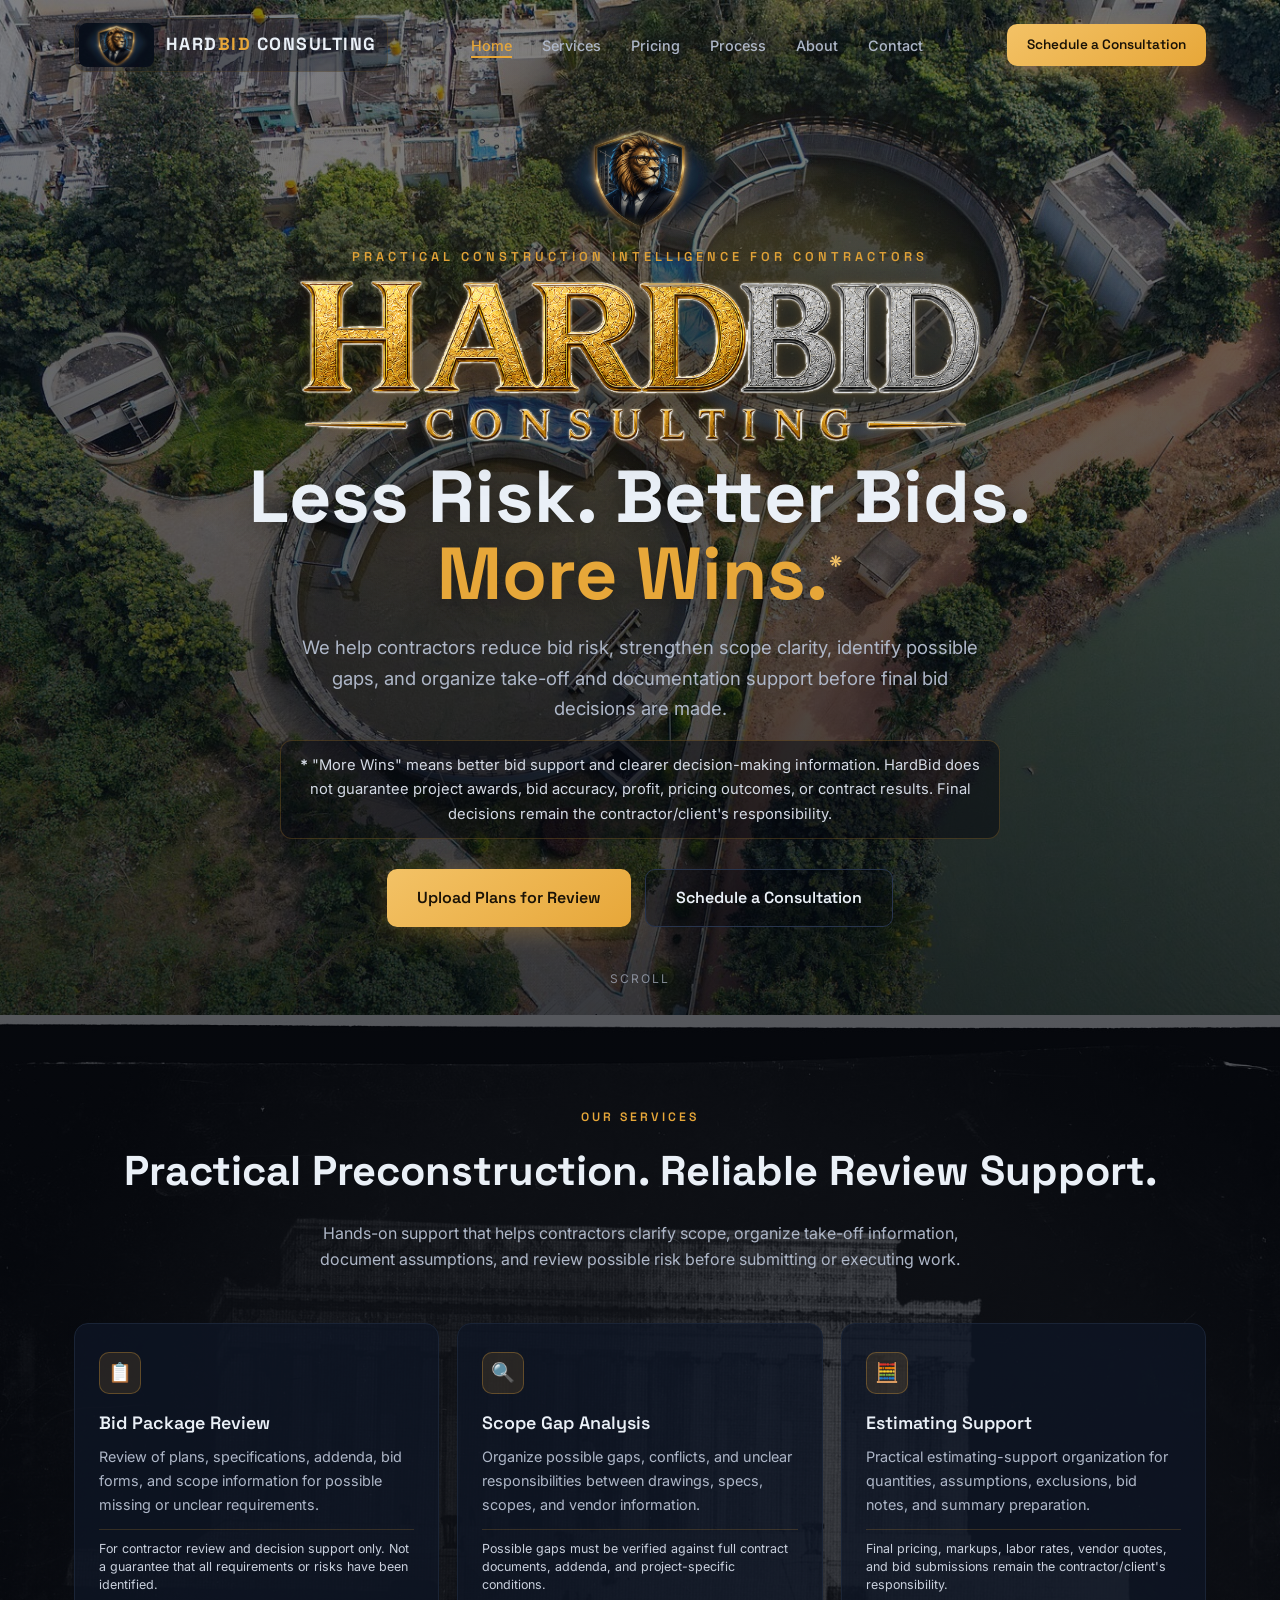
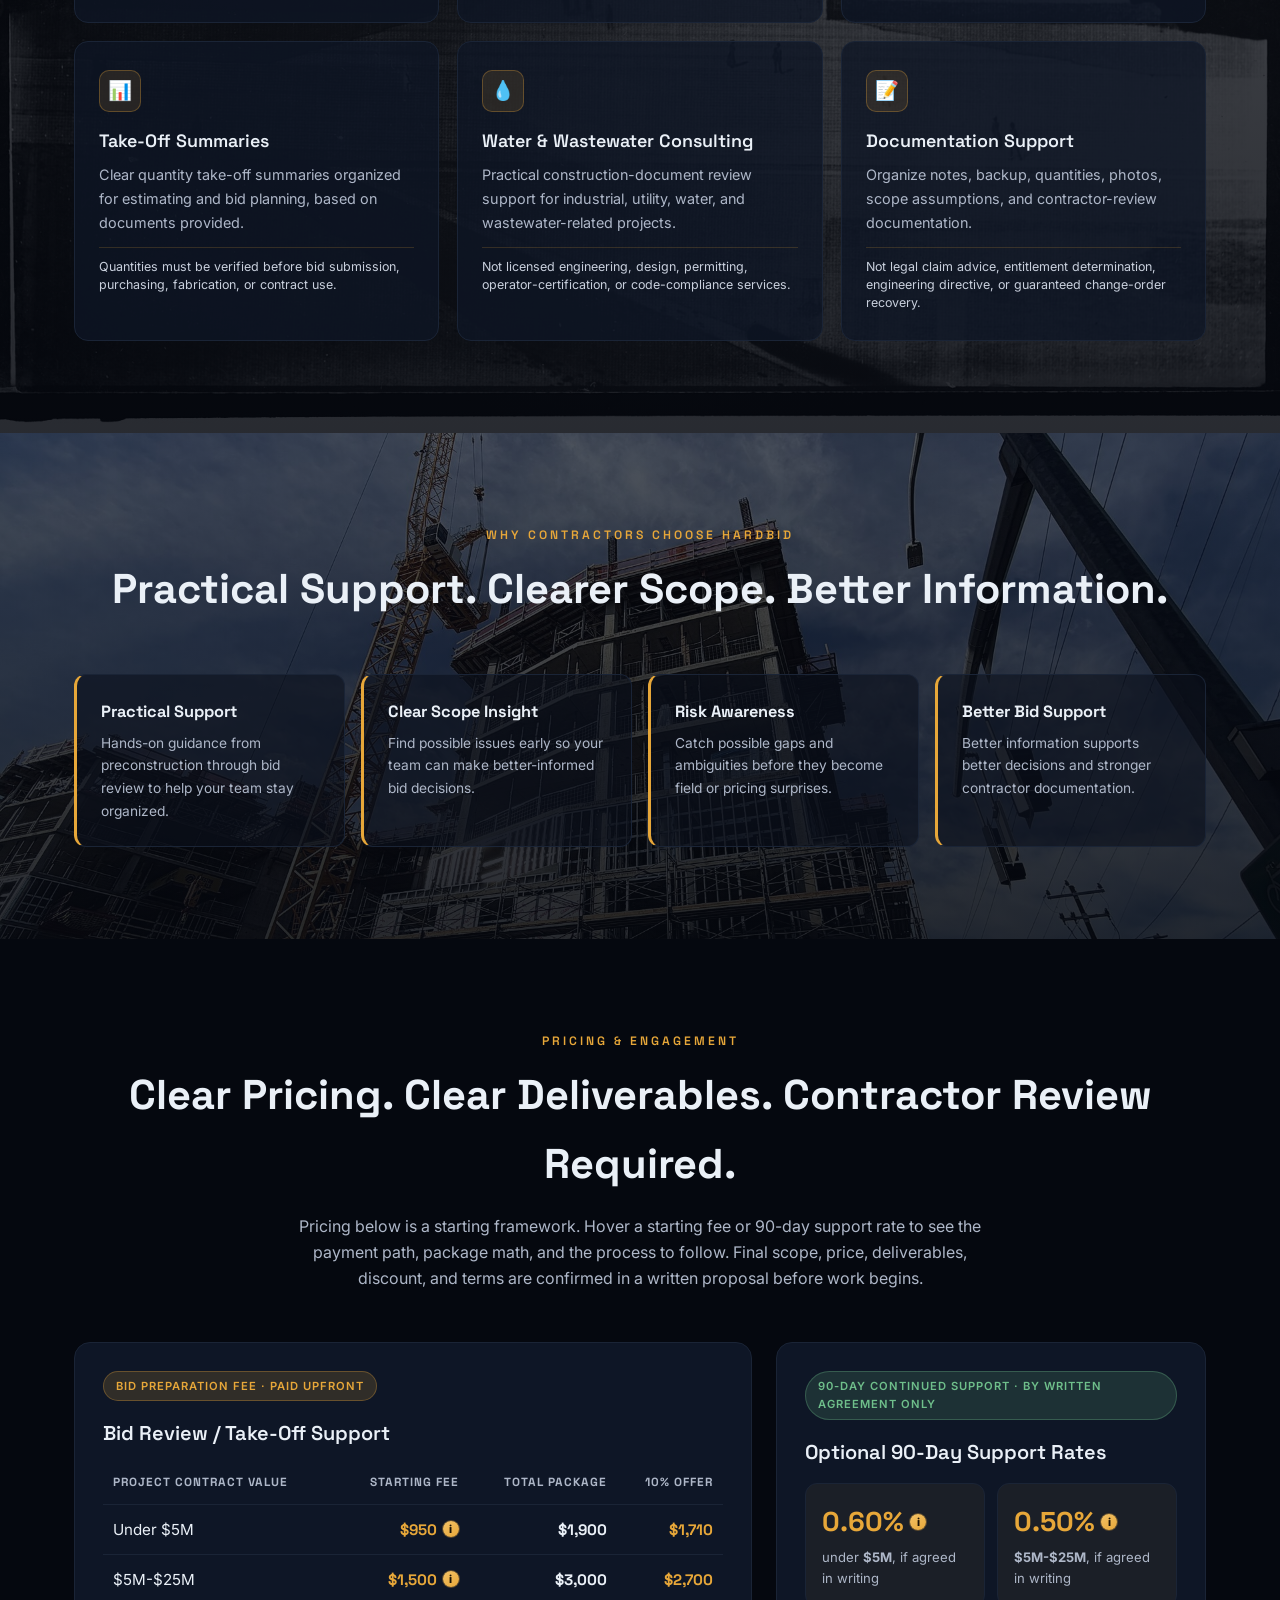
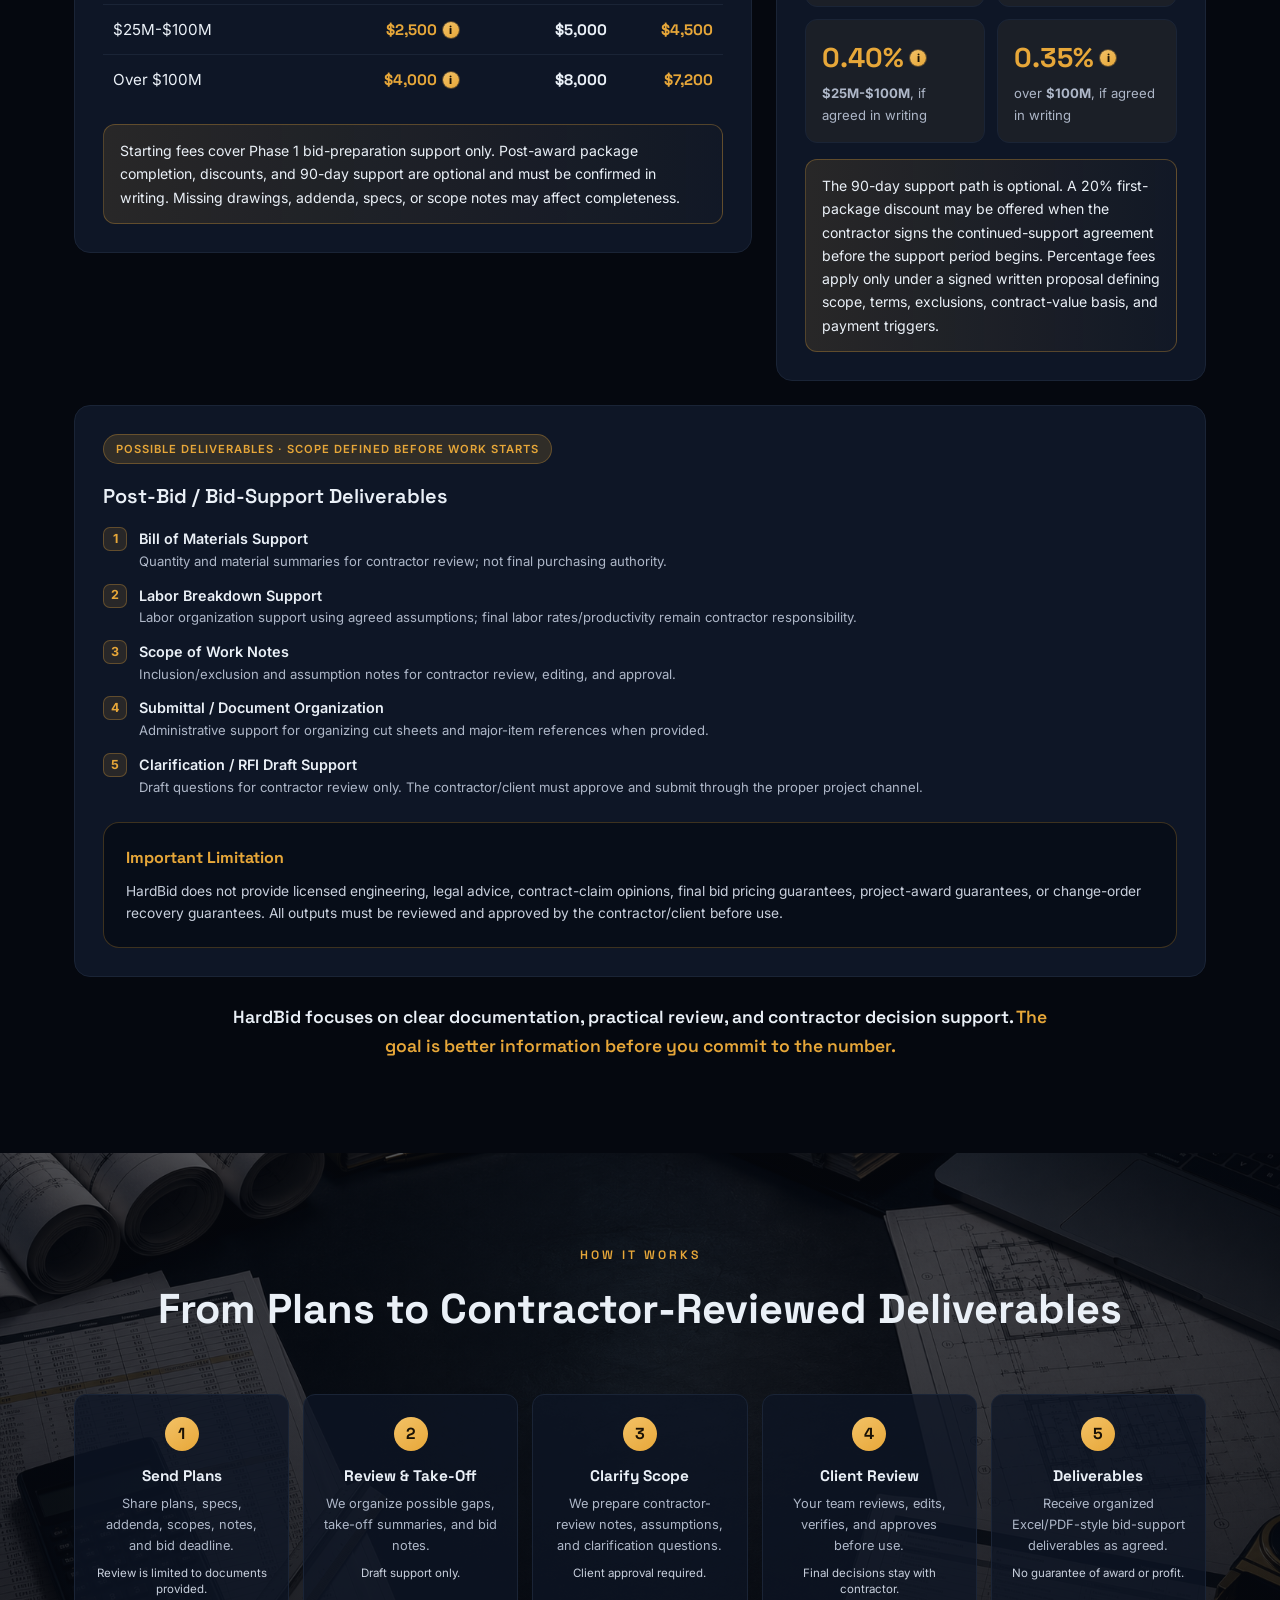
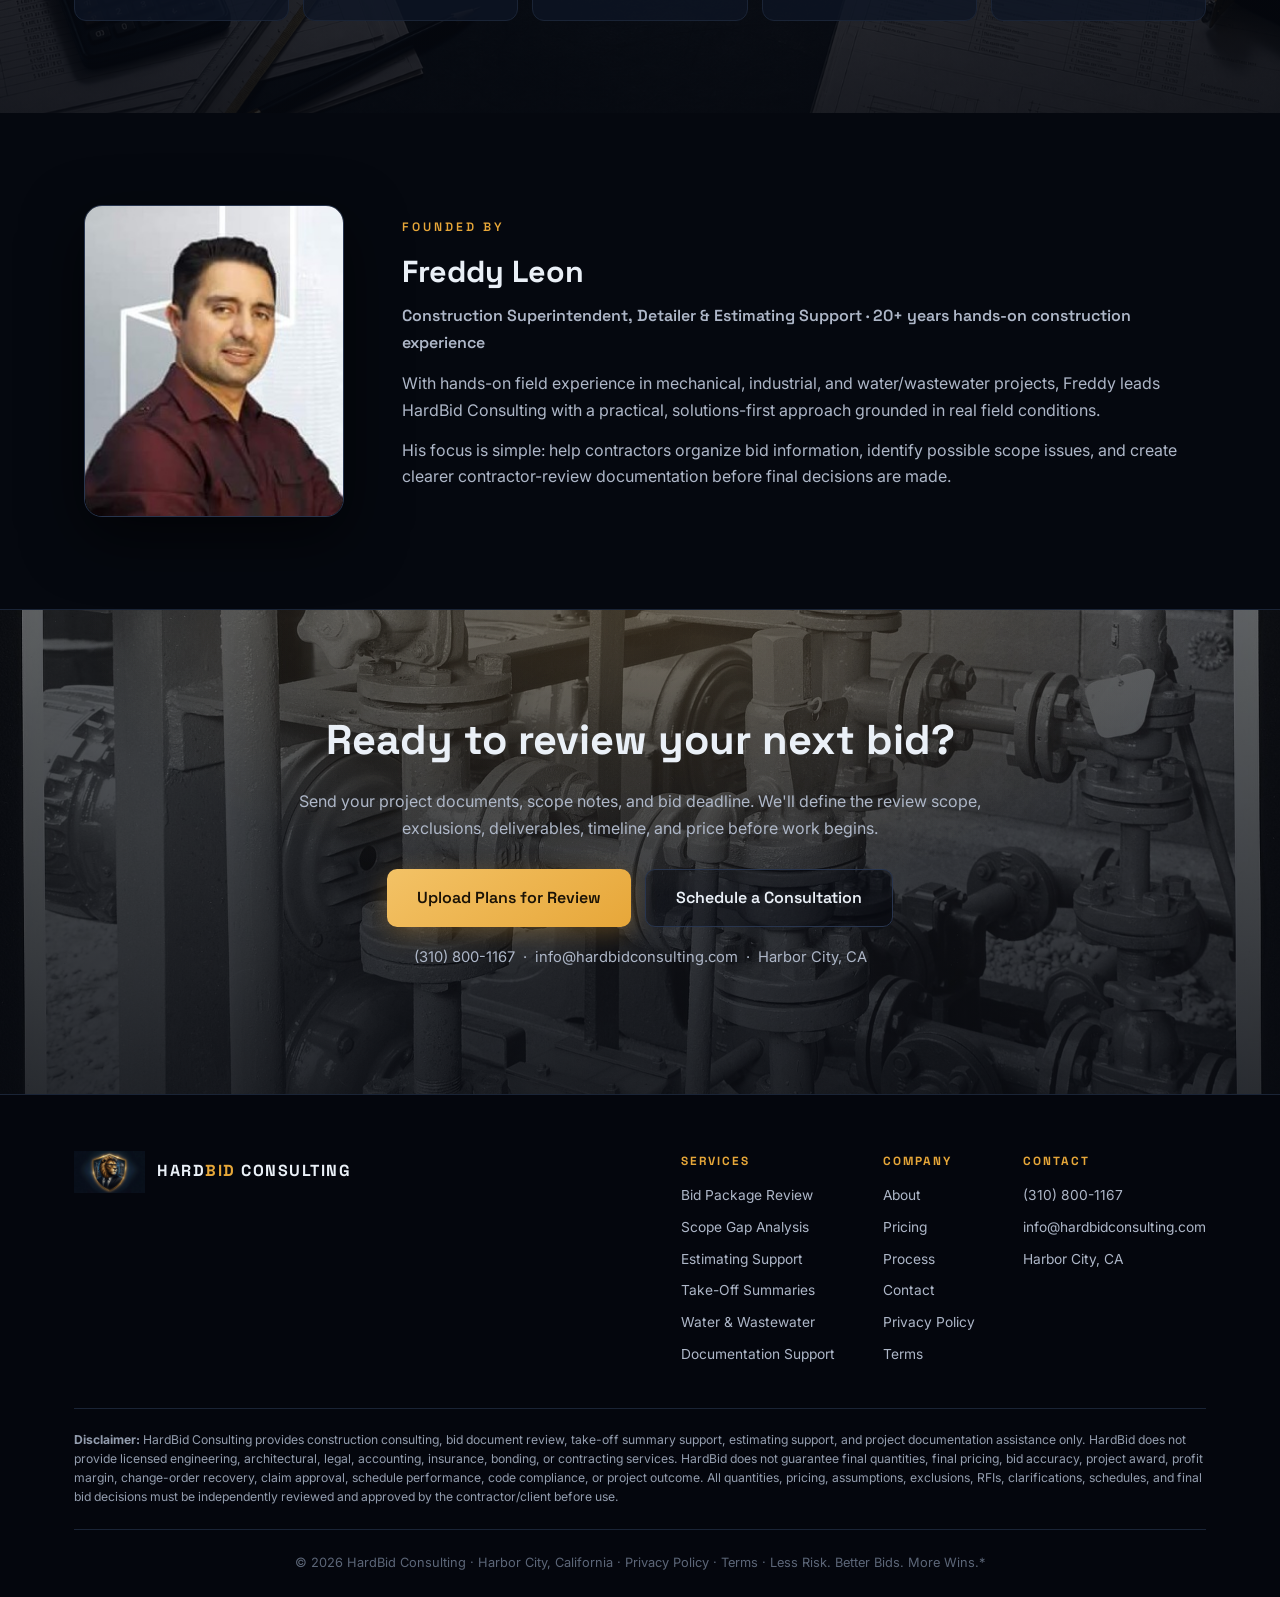
==== commit d13bc97d: "Update pricing package details" ====
--- a/index.html
+++ b/index.html
@@ -16,7 +16,7 @@
 .section{padding:92px 0;position:relative}.section .container{position:relative;z-index:2}.sec-bg:before{content:'';position:absolute;inset:0;background-size:cover;background-position:center;z-index:0}.sec-bg:after{content:'';position:absolute;inset:0;background:linear-gradient(180deg,rgba(5,8,15,.68),rgba(5,8,15,.86));z-index:1}#services.sec-bg:before{background-image:url('assets/bg-services.jpg?v=3')}#value.sec-bg:before{background-image:url('assets/bg-why.jpg?v=3')}#process.sec-bg:before{background-image:url('assets/bg-process-documents.png?v=1')}.section-head{text-align:center;margin-bottom:50px}.section-head .kicker{font-family:var(--fd);font-weight:600;letter-spacing:3px;text-transform:uppercase;font-size:.76rem;color:var(--gold);margin-bottom:10px}.section-head h2{font-family:var(--fd);font-weight:700;font-size:clamp(1.7rem,3.6vw,2.6rem);letter-spacing:0}.section-head p.sub{color:var(--ink2);max-width:700px;margin:14px auto 0}
 .svc-grid{display:grid;grid-template-columns:repeat(3,1fr);gap:18px}.svc{background:var(--panel);border:1px solid var(--line);border-radius:14px;padding:28px 24px;transition:.28s;position:relative;overflow:hidden}.svc:before{content:"";position:absolute;top:0;left:0;width:100%;height:3px;background:linear-gradient(90deg,var(--gold),transparent);transform:scaleX(0);transform-origin:left;transition:.3s}.svc:hover{transform:translateY(-5px);border-color:var(--line2);box-shadow:0 18px 44px rgba(0,0,0,.45)}.svc:hover:before{transform:scaleX(1)}.svc .ic{width:42px;height:42px;border-radius:10px;background:rgba(231,167,57,.12);border:1px solid rgba(231,167,57,.3);display:grid;place-items:center;font-size:1.2rem;margin-bottom:14px;color:var(--gold)}.svc h3{font-family:var(--fd);font-weight:600;font-size:1.12rem;margin-bottom:8px}.svc p{font-size:.9rem;color:var(--ink2)}.safety{display:block;margin-top:12px;padding-top:10px;border-top:1px solid rgba(231,167,57,.18);color:#C9D0DD;font-size:.78rem;line-height:1.45}
 .value-grid{display:grid;grid-template-columns:repeat(4,1fr);gap:16px}.value{background:rgba(10,15,28,.6);border:1px solid var(--line);border-left:3px solid var(--gold);border-radius:12px;padding:24px}.value h4{font-family:var(--fd);font-size:1.02rem;margin-bottom:6px}.value p{font-size:.86rem;color:var(--ink2)}
-.pricing-wrap{display:grid;grid-template-columns:1fr 1fr;gap:24px;align-items:start;position:relative}.card{position:relative;z-index:1;background:var(--panel2);border:1px solid var(--line);border-radius:16px;padding:28px}.card:hover,.card:focus-within{z-index:30}.card h3{font-family:var(--fd);font-weight:600;font-size:1.25rem;margin-bottom:6px}.card .tag{display:inline-block;font-size:.7rem;font-weight:600;letter-spacing:1px;text-transform:uppercase;padding:5px 12px;border-radius:999px;margin-bottom:16px}.tag.up{background:rgba(231,167,57,.16);color:var(--gold);border:1px solid rgba(231,167,57,.3)}.tag.win{background:rgba(111,191,139,.16);color:var(--green);border:1px solid rgba(111,191,139,.3)}.fee-table{width:100%;border-collapse:collapse;margin-top:10px}.fee-table th,.fee-table td{text-align:left;padding:12px 10px;font-size:.95rem;border-bottom:1px solid var(--line)}.fee-table th{font-family:var(--fd);font-size:.74rem;letter-spacing:1px;text-transform:uppercase;color:var(--ink2)}.fee-table td.amt{font-family:var(--fd);font-weight:700;color:var(--gold);text-align:right}.fee-table tr:last-child td{border-bottom:none}.detail-pop{position:relative;display:inline-flex;align-items:center;gap:6px;border-radius:8px;padding:2px 5px;margin:-2px -5px;cursor:help;outline:none;transition:.22s}.detail-pop:after{content:"i";width:16px;height:16px;border-radius:50%;display:inline-grid;place-items:center;font-family:var(--fb);font-size:.68rem;font-weight:800;color:#1A1206;background:linear-gradient(145deg,var(--gold2),var(--gold));box-shadow:0 0 0 1px rgba(231,167,57,.35)}.detail-pop:hover,.detail-pop:focus{background:rgba(231,167,57,.12);color:#FFD987}.detail-panel{position:absolute;z-index:250;right:0;bottom:calc(100% + 14px);width:min(380px,calc(100vw - 44px));padding:16px 17px;border-radius:16px;background:linear-gradient(145deg,rgba(12,19,33,.98),rgba(5,8,15,.96));border:1px solid rgba(231,167,57,.34);box-shadow:0 22px 60px rgba(0,0,0,.58),0 0 0 1px rgba(255,255,255,.04) inset;color:var(--ink);font-family:var(--fb);font-size:.82rem;font-weight:500;line-height:1.5;text-align:left;letter-spacing:0;opacity:0;visibility:hidden;pointer-events:none;transform:translateY(8px) scale(.98);transition:.2s ease;backdrop-filter:blur(14px)}.detail-panel:after{content:"";position:absolute;right:20px;bottom:-8px;width:14px;height:14px;background:#080D18;border-right:1px solid rgba(231,167,57,.34);border-bottom:1px solid rgba(231,167,57,.34);transform:rotate(45deg)}.detail-pop:hover .detail-panel,.detail-pop:focus .detail-panel{opacity:1;visibility:visible;transform:translateY(0) scale(1)}.tip-title{display:block;font-family:var(--fd);font-size:.86rem;color:var(--gold2);margin-bottom:8px;text-transform:uppercase;letter-spacing:.8px}.tip-line{display:block;margin-top:8px;color:#DCE4F1}.tip-line b{color:var(--ink)}.tip-foot{display:block;margin-top:10px;padding-top:10px;border-top:1px solid rgba(231,167,57,.2);color:#AEB7C8;font-size:.76rem}.succ{display:grid;grid-template-columns:repeat(2,minmax(0,1fr));gap:12px;margin-top:14px}.succ .box{flex:1;background:rgba(231,167,57,.06);border:1px solid var(--line);border-radius:12px;padding:16px}.succ .box .pct{font-family:var(--fd);font-weight:700;font-size:1.7rem;color:var(--gold)}.succ .box .lbl{font-size:.82rem;color:var(--ink2);margin-top:2px}.succ .detail-panel{left:0;right:auto}.succ .detail-panel:after{left:22px;right:auto}.deliv{margin-top:14px;display:flex;flex-direction:column;gap:11px}.deliv .d{display:flex;gap:12px;align-items:flex-start;font-size:.9rem}.deliv .d .n{flex:0 0 auto;width:24px;height:24px;border-radius:7px;background:rgba(231,167,57,.12);border:1px solid rgba(231,167,57,.3);color:var(--gold);font-size:.78rem;font-weight:700;display:grid;place-items:center}.deliv .d b{color:var(--ink);font-weight:600}.deliv .d small{display:block;color:var(--ink2);font-size:.82rem}.note{margin-top:16px;background:linear-gradient(90deg,rgba(231,167,57,.12),rgba(231,167,57,.02));border:1px solid rgba(231,167,57,.3);border-radius:12px;padding:14px 16px;font-size:.88rem;color:var(--ink)}.note b{color:var(--gold)}.pitch{margin-top:26px;text-align:center;font-family:var(--fd);font-weight:600;font-size:1.1rem;color:var(--ink);max-width:820px;margin-left:auto;margin-right:auto}.pitch .g{color:var(--gold)}.legal-panel{margin-top:24px;background:rgba(5,8,15,.58);border:1px solid rgba(231,167,57,.24);border-radius:16px;padding:22px;color:#C9D0DD;font-size:.86rem}.legal-panel h4{font-family:var(--fd);color:var(--gold);font-size:1rem;margin-bottom:8px}
+.pricing-wrap{display:grid;grid-template-columns:1fr 1fr;gap:24px;align-items:start;position:relative}.card{position:relative;z-index:1;background:var(--panel2);border:1px solid var(--line);border-radius:16px;padding:28px}.card:hover,.card:focus-within{z-index:30}.card h3{font-family:var(--fd);font-weight:600;font-size:1.25rem;margin-bottom:6px}.card .tag{display:inline-block;font-size:.7rem;font-weight:600;letter-spacing:1px;text-transform:uppercase;padding:5px 12px;border-radius:999px;margin-bottom:16px}.tag.up{background:rgba(231,167,57,.16);color:var(--gold);border:1px solid rgba(231,167,57,.3)}.tag.win{background:rgba(111,191,139,.16);color:var(--green);border:1px solid rgba(111,191,139,.3)}.fee-table-wrap{width:100%;overflow-x:auto;margin-top:10px;padding-bottom:4px}.fee-table{width:100%;min-width:620px;border-collapse:collapse;margin-top:10px}.fee-table-wrap .fee-table{margin-top:0}.fee-table th,.fee-table td{text-align:left;padding:12px 10px;font-size:.95rem;border-bottom:1px solid var(--line)}.fee-table th{font-family:var(--fd);font-size:.74rem;letter-spacing:1px;text-transform:uppercase;color:var(--ink2)}.fee-table th.amt,.fee-table th.pkg,.fee-table th.offer{text-align:right}.fee-table td.amt,.fee-table td.pkg,.fee-table td.offer{font-family:var(--fd);font-weight:700;text-align:right;white-space:nowrap}.fee-table td.amt,.fee-table td.offer{color:var(--gold)}.fee-table td.pkg{color:var(--ink)}.fee-table tr:last-child td{border-bottom:none}.detail-pop{position:relative;display:inline-flex;align-items:center;gap:6px;border-radius:8px;padding:2px 5px;margin:-2px -5px;cursor:help;outline:none;transition:.22s}.detail-pop:after{content:"i";width:16px;height:16px;border-radius:50%;display:inline-grid;place-items:center;font-family:var(--fb);font-size:.68rem;font-weight:800;color:#1A1206;background:linear-gradient(145deg,var(--gold2),var(--gold));box-shadow:0 0 0 1px rgba(231,167,57,.35)}.detail-pop:hover,.detail-pop:focus{background:rgba(231,167,57,.12);color:#FFD987}.detail-panel{position:absolute;z-index:250;right:0;bottom:calc(100% + 14px);width:min(380px,calc(100vw - 44px));padding:16px 17px;border-radius:16px;background:linear-gradient(145deg,rgba(12,19,33,.98),rgba(5,8,15,.96));border:1px solid rgba(231,167,57,.34);box-shadow:0 22px 60px rgba(0,0,0,.58),0 0 0 1px rgba(255,255,255,.04) inset;color:var(--ink);font-family:var(--fb);font-size:.82rem;font-weight:500;line-height:1.5;text-align:left;letter-spacing:0;opacity:0;visibility:hidden;pointer-events:none;transform:translateY(8px) scale(.98);transition:.2s ease;backdrop-filter:blur(14px)}.detail-panel:after{content:"";position:absolute;right:20px;bottom:-8px;width:14px;height:14px;background:#080D18;border-right:1px solid rgba(231,167,57,.34);border-bottom:1px solid rgba(231,167,57,.34);transform:rotate(45deg)}.detail-pop:hover .detail-panel,.detail-pop:focus .detail-panel{opacity:1;visibility:visible;transform:translateY(0) scale(1)}.tip-title{display:block;font-family:var(--fd);font-size:.86rem;color:var(--gold2);margin-bottom:8px;text-transform:uppercase;letter-spacing:.8px}.tip-line{display:block;margin-top:8px;color:#DCE4F1}.tip-line b{color:var(--ink)}.tip-foot{display:block;margin-top:10px;padding-top:10px;border-top:1px solid rgba(231,167,57,.2);color:#AEB7C8;font-size:.76rem}.succ{display:grid;grid-template-columns:repeat(2,minmax(0,1fr));gap:12px;margin-top:14px}.succ .box{flex:1;background:rgba(231,167,57,.06);border:1px solid var(--line);border-radius:12px;padding:16px}.succ .box .pct{font-family:var(--fd);font-weight:700;font-size:1.7rem;color:var(--gold)}.succ .box .lbl{font-size:.82rem;color:var(--ink2);margin-top:2px}.succ .detail-panel{left:0;right:auto}.succ .detail-panel:after{left:22px;right:auto}.deliv{margin-top:14px;display:flex;flex-direction:column;gap:11px}.deliv .d{display:flex;gap:12px;align-items:flex-start;font-size:.9rem}.deliv .d .n{flex:0 0 auto;width:24px;height:24px;border-radius:7px;background:rgba(231,167,57,.12);border:1px solid rgba(231,167,57,.3);color:var(--gold);font-size:.78rem;font-weight:700;display:grid;place-items:center}.deliv .d b{color:var(--ink);font-weight:600}.deliv .d small{display:block;color:var(--ink2);font-size:.82rem}.note{margin-top:16px;background:linear-gradient(90deg,rgba(231,167,57,.12),rgba(231,167,57,.02));border:1px solid rgba(231,167,57,.3);border-radius:12px;padding:14px 16px;font-size:.88rem;color:var(--ink)}.note b{color:var(--gold)}.pitch{margin-top:26px;text-align:center;font-family:var(--fd);font-weight:600;font-size:1.1rem;color:var(--ink);max-width:820px;margin-left:auto;margin-right:auto}.pitch .g{color:var(--gold)}.legal-panel{margin-top:24px;background:rgba(5,8,15,.58);border:1px solid rgba(231,167,57,.24);border-radius:16px;padding:22px;color:#C9D0DD;font-size:.86rem}.legal-panel h4{font-family:var(--fd);color:var(--gold);font-size:1rem;margin-bottom:8px}
 .proc{display:grid;grid-template-columns:repeat(5,1fr);gap:14px}.proc .step{background:var(--panel);border:1px solid var(--line);border-radius:12px;padding:22px 18px;text-align:center;position:relative}.proc .step .num{width:34px;height:34px;border-radius:50%;background:linear-gradient(145deg,var(--gold2),var(--gold));color:#1A1206;font-family:var(--fd);font-weight:700;display:grid;place-items:center;margin:0 auto 12px}.proc .step h4{font-family:var(--fd);font-size:.96rem;margin-bottom:5px}.proc .step p{font-size:.8rem;color:var(--ink2)}.proc .step small{display:block;margin-top:10px;color:#C9D0DD;font-size:.72rem;line-height:1.35}
 .about-grid{display:grid;grid-template-columns:280px 1fr;gap:48px;align-items:center}.about-media{display:flex;justify-content:center}.about-photo{width:260px;max-width:100%;aspect-ratio:5/6;object-fit:cover;border-radius:18px;border:1px solid var(--line2);box-shadow:0 20px 60px rgba(0,0,0,.6)}.about-role{font-family:var(--fd);color:var(--gold);font-weight:600;margin-bottom:14px}.about-copy p{color:var(--ink2);margin-bottom:14px}.about-copy strong{color:var(--ink)}
 .cta{position:relative;padding:96px 0;text-align:center;border-top:1px solid var(--line);overflow:hidden}.cta:before{content:'';position:absolute;inset:0;background:url('assets/bg-cta.jpg?v=3') center/cover no-repeat;z-index:0;filter:brightness(.95)}.cta:after{content:'';position:absolute;inset:0;background:radial-gradient(800px 420px at 50% 0%,rgba(231,167,57,.14),transparent 70%),linear-gradient(180deg,rgba(5,8,15,.6),rgba(5,8,15,.84));z-index:1}.cta .container{position:relative;z-index:2}.cta h2{font-family:var(--fd);font-size:clamp(1.7rem,3.6vw,2.6rem);margin-bottom:14px}.cta p{color:var(--ink2);max-width:720px;margin:0 auto 28px}
@@ -32,7 +32,7 @@
 <section class="hero" id="top"><div class="hero-bg"></div><div class="hero-overlay"></div><div class="hero-inner"><img src="assets/lion.png" alt="HardBid Consulting lion emblem" class="hero-lion" /><p class="hero-eyebrow">Practical Construction Intelligence for Contractors</p><div class="hero-title"><img src="assets/title.png?v=7" alt="HardBid Consulting" class="hero-title-img" /></div><h1>Less Risk. Better Bids. <span class="g">More Wins.<sup>*</sup></span></h1><p class="lead">We help contractors reduce bid risk, strengthen scope clarity, identify possible gaps, and organize take-off and documentation support before final bid decisions are made.</p><p class="hero-safe"><b>*</b> "More Wins" means better bid support and clearer decision-making information. HardBid does not guarantee project awards, bid accuracy, profit, pricing outcomes, or contract results. Final decisions remain the contractor/client's responsibility.</p><div class="hero-actions"><a href="upload-plans.html" class="btn btn-primary btn-lg">Upload Plans for Review</a><a href="https://calendly.com/freddyleonb7/30min" target="_blank" rel="noopener" class="btn btn-ghost btn-lg">Schedule a Consultation</a></div></div><div class="scroll-cue">Scroll</div></section>
 <section class="section sec-bg" id="services"><div class="container"><div class="section-head"><p class="kicker">Our Services</p><h2>Practical Preconstruction. Reliable Review Support.</h2><p class="sub">Hands-on support that helps contractors clarify scope, organize take-off information, document assumptions, and review possible risk before submitting or executing work.</p></div><div class="svc-grid"><div class="svc reveal"><div class="ic">&#128203;</div><h3>Bid Package Review</h3><p>Review of plans, specifications, addenda, bid forms, and scope information for possible missing or unclear requirements.</p><small class="safety">For contractor review and decision support only. Not a guarantee that all requirements or risks have been identified.</small></div><div class="svc reveal"><div class="ic">&#128269;</div><h3>Scope Gap Analysis</h3><p>Organize possible gaps, conflicts, and unclear responsibilities between drawings, specs, scopes, and vendor information.</p><small class="safety">Possible gaps must be verified against full contract documents, addenda, and project-specific conditions.</small></div><div class="svc reveal"><div class="ic">&#129518;</div><h3>Estimating Support</h3><p>Practical estimating-support organization for quantities, assumptions, exclusions, bid notes, and summary preparation.</p><small class="safety">Final pricing, markups, labor rates, vendor quotes, and bid submissions remain the contractor/client's responsibility.</small></div><div class="svc reveal"><div class="ic">&#128202;</div><h3>Take-Off Summaries</h3><p>Clear quantity take-off summaries organized for estimating and bid planning, based on documents provided.</p><small class="safety">Quantities must be verified before bid submission, purchasing, fabrication, or contract use.</small></div><div class="svc reveal"><div class="ic">&#128167;</div><h3>Water &amp; Wastewater Consulting</h3><p>Practical construction-document review support for industrial, utility, water, and wastewater-related projects.</p><small class="safety">Not licensed engineering, design, permitting, operator-certification, or code-compliance services.</small></div><div class="svc reveal"><div class="ic">&#128221;</div><h3>Documentation Support</h3><p>Organize notes, backup, quantities, photos, scope assumptions, and contractor-review documentation.</p><small class="safety">Not legal claim advice, entitlement determination, engineering directive, or guaranteed change-order recovery.</small></div></div></div></section>
 <section class="section sec-bg" id="value"><div class="container"><div class="section-head"><p class="kicker">Why Contractors Choose HardBid</p><h2>Practical Support. Clearer Scope. Better Information.</h2></div><div class="value-grid"><div class="value reveal"><h4>Practical Support</h4><p>Hands-on guidance from preconstruction through bid review to help your team stay organized.</p></div><div class="value reveal"><h4>Clear Scope Insight</h4><p>Find possible issues early so your team can make better-informed bid decisions.</p></div><div class="value reveal"><h4>Risk Awareness</h4><p>Catch possible gaps and ambiguities before they become field or pricing surprises.</p></div><div class="value reveal"><h4>Better Bid Support</h4><p>Better information supports better decisions and stronger contractor documentation.</p></div></div></div></section>
-<section class="section" id="pricing"><div class="container"><div class="section-head"><p class="kicker">Pricing &amp; Engagement</p><h2>Clear Pricing. Clear Deliverables. Contractor Review Required.</h2><p class="sub">Pricing below is a starting framework. Hover a starting fee or 90-day support rate to see the payment path, example math, and the process to follow. Final scope, price, deliverables, discount, and terms are confirmed in a written proposal before work begins.</p></div><div class="pricing-wrap"><div class="card reveal"><span class="tag up">Bid Preparation Fee &middot; Paid Upfront</span><h3>Bid Review / Take-Off Support</h3><table class="fee-table"><thead><tr><th>Project Contract Value</th><th class="amt">Starting Fee</th></tr></thead><tbody><tr><td>Under $5 million</td><td class="amt"><span class="detail-pop" tabindex="0" aria-label="Payment details for 950 dollar starting fee">$950<span class="detail-panel" role="tooltip"><span class="tip-title">Phase 1 + optional Phase 2</span><span class="tip-line"><b>Phase 1:</b> $950 is paid upfront as the first 50% of the bid-preparation package. This helps the contractor prepare the bid package needed to compete for the project.</span><span class="tip-line"><b>If awarded:</b> the contractor is not required to continue. They may prepare final city paperwork their own way, or request HardBid to complete the remaining 50% package.</span><span class="tip-line"><b>Phase 2:</b> if selected after award, the remaining package balance is confirmed in writing. Standard full package value is $1,900; current package target is $1,800 after a $100 package discount.</span><span class="tip-foot">90-day support path: a $300 first-package discount may apply when the contractor signs the continued-support agreement that triggers the percentage-rate schedule.</span></span></span></td></tr><tr><td>$5M &ndash; $25M</td><td class="amt"><span class="detail-pop" tabindex="0" aria-label="Payment details for 1500 dollar starting fee">$1,500<span class="detail-panel" role="tooltip"><span class="tip-title">Tier example</span><span class="tip-line"><b>Option 1 - fixed-fee package:</b> starting fee for bid-review and take-off support before final bid decisions.</span><span class="tip-line"><b>Percent idea:</b> $1,500 is roughly 0.006% to 0.03% across the $5M-$25M value band.</span><span class="tip-foot">A written proposal confirms scope, deliverables, payment timing, and what is not included.</span></span></span></td></tr><tr><td>$25M &ndash; $100M</td><td class="amt"><span class="detail-pop" tabindex="0" aria-label="Payment details for 2500 dollar starting fee">$2,500<span class="detail-panel" role="tooltip"><span class="tip-title">Tier example</span><span class="tip-line"><b>Option 1 - fixed-fee package:</b> starting fee for organizing scope review, take-off notes, and bid-support deliverables.</span><span class="tip-line"><b>Percent idea:</b> $2,500 is roughly 0.0025% to 0.01% across the $25M-$100M value band.</span><span class="tip-foot">Large or complex packages may require a custom written scope before work starts.</span></span></span></td></tr><tr><td>Over $100M</td><td class="amt"><span class="detail-pop" tabindex="0" aria-label="Payment details for 4000 dollar starting fee">$4,000<span class="detail-panel" role="tooltip"><span class="tip-title">Large-project review</span><span class="tip-line"><b>Option 1 - fixed-fee package:</b> starting fee for large bid-support packages where document volume and coordination usually increase.</span><span class="tip-line"><b>Percent idea:</b> at $100M, $4,000 is about 0.004% of project value; the percentage gets smaller as value increases.</span><span class="tip-foot">Final price depends on document volume, deadline, trades, deliverables, and required follow-up.</span></span></span></td></tr></tbody></table><div class="note">Starting fees cover Phase 1 bid-preparation support only. Post-award package completion, discounts, and 90-day support are optional and must be confirmed in writing. Missing drawings, addenda, specs, or scope notes may affect completeness.</div></div><div class="card reveal"><span class="tag win">90-Day Continued Support &middot; By Written Agreement Only</span><h3>Optional 90-Day Support Rates</h3><div class="succ"><div class="box"><div class="pct"><span class="detail-pop" tabindex="0" aria-label="Example details for 0.60 percent 90-day support fee">0.60%<span class="detail-panel" role="tooltip"><span class="tip-title">Under $5M support rate</span><span class="tip-line">For projects under $5M, the optional 90-day support agreement may use 0.60% by written agreement.</span><span class="tip-line"><b>Example:</b> $4M x 0.60% = $24,000, only if the signed agreement defines the trigger, scope, exclusions, and payment due date.</span></span></span></div><div class="lbl">under <b>$5M</b>, if agreed in writing</div></div><div class="box"><div class="pct"><span class="detail-pop" tabindex="0" aria-label="Example details for 0.50 percent 90-day support fee">0.50%<span class="detail-panel" role="tooltip"><span class="tip-title">$5M-$25M support rate</span><span class="tip-line">For projects from $5M to $25M, the optional 90-day support agreement may use 0.50% by written agreement.</span><span class="tip-line"><b>Example:</b> $10M x 0.50% = $50,000, only under a signed proposal defining the services and payment trigger.</span></span></span></div><div class="lbl"><b>$5M-$25M</b>, if agreed in writing</div></div><div class="box"><div class="pct"><span class="detail-pop" tabindex="0" aria-label="Example details for 0.40 percent 90-day support fee">0.40%<span class="detail-panel" role="tooltip"><span class="tip-title">$25M-$100M support rate</span><span class="tip-line">For projects from $25M to $100M, the optional 90-day support agreement may use 0.40% by written agreement.</span><span class="tip-line"><b>Example:</b> $50M x 0.40% = $200,000, only if the agreement defines scope, exclusions, and payment timing.</span></span></span></div><div class="lbl"><b>$25M-$100M</b>, if agreed in writing</div></div><div class="box"><div class="pct"><span class="detail-pop" tabindex="0" aria-label="Example details for 0.35 percent 90-day support fee">0.35%<span class="detail-panel" role="tooltip"><span class="tip-title">Over $100M support rate</span><span class="tip-line">For projects over $100M, the optional 90-day support agreement may use 0.35% by written agreement.</span><span class="tip-line"><b>Example:</b> $150M x 0.35% = $525,000, only under a signed proposal defining the services, exclusions, and payment trigger.</span></span></span></div><div class="lbl">over <b>$100M</b>, if agreed in writing</div></div></div><div class="note">The 90-day support path is optional. A $300 first-package discount may be offered when the contractor signs the continued-support agreement before the support period begins. Percentage fees apply only under a signed written proposal defining scope, terms, exclusions, contract-value basis, and payment triggers.</div></div></div><div class="card reveal" style="margin-top:24px"><span class="tag up">Possible Deliverables &middot; Scope Defined Before Work Starts</span><h3>Post-Bid / Bid-Support Deliverables</h3><div class="deliv"><div class="d"><div class="n">1</div><div><b>Bill of Materials Support</b><small>Quantity and material summaries for contractor review; not final purchasing authority.</small></div></div><div class="d"><div class="n">2</div><div><b>Labor Breakdown Support</b><small>Labor organization support using agreed assumptions; final labor rates/productivity remain contractor responsibility.</small></div></div><div class="d"><div class="n">3</div><div><b>Scope of Work Notes</b><small>Inclusion/exclusion and assumption notes for contractor review, editing, and approval.</small></div></div><div class="d"><div class="n">4</div><div><b>Submittal / Document Organization</b><small>Administrative support for organizing cut sheets and major-item references when provided.</small></div></div><div class="d"><div class="n">5</div><div><b>Clarification / RFI Draft Support</b><small>Draft questions for contractor review only. The contractor/client must approve and submit through the proper project channel.</small></div></div></div><div class="legal-panel"><h4>Important Limitation</h4><p>HardBid does not provide licensed engineering, legal advice, contract-claim opinions, final bid pricing guarantees, project-award guarantees, or change-order recovery guarantees. All outputs must be reviewed and approved by the contractor/client before use.</p></div></div><p class="pitch reveal">HardBid focuses on clear documentation, practical review, and contractor decision support. <span class="g">The goal is better information before you commit to the number.</span></p></div></section>
+<section class="section" id="pricing"><div class="container"><div class="section-head"><p class="kicker">Pricing &amp; Engagement</p><h2>Clear Pricing. Clear Deliverables. Contractor Review Required.</h2><p class="sub">Pricing below is a starting framework. Hover a starting fee or 90-day support rate to see the payment path, package math, and the process to follow. Final scope, price, deliverables, discount, and terms are confirmed in a written proposal before work begins.</p></div><div class="pricing-wrap"><div class="card reveal"><span class="tag up">Bid Preparation Fee &middot; Paid Upfront</span><h3>Bid Review / Take-Off Support</h3><div class="fee-table-wrap"><table class="fee-table"><thead><tr><th>Project Contract Value</th><th class="amt">Starting Fee</th><th class="pkg">Total Package</th><th class="offer">10% Offer</th></tr></thead><tbody><tr><td>Under $5M</td><td class="amt"><span class="detail-pop" tabindex="0" aria-label="Payment details for under $5M starting fee">$950<span class="detail-panel" role="tooltip"><span class="tip-title">Phase 1 + Optional Phase 2</span><span class="tip-line"><b>Phase 1:</b> $950 is paid upfront as the first 50% of the bid-preparation package.</span><span class="tip-line"><b>Phase 2:</b> If the project is awarded, the contractor is not required to continue. They may prepare final paperwork their own way, or request <b>HardBid Consulting</b> to complete the remaining 50% deliverable package after final payment. The 10% offer brings the full package from $1,900 to $1,710 when confirmed in writing.</span><span class="tip-line"><b>90-Day Support Path:</b> If the contractor signs a continued-support agreement, the first package may be reduced by 20% from the first total package price. The percentage-rate schedule payment must be confirmed in writing.</span><span class="tip-foot">Scope, deliverables, remaining balance, discounts, and terms are confirmed in writing. Missing drawings, addenda, specs, or scope notes may affect completeness.</span></span></span></td><td class="pkg">$1,900</td><td class="offer">$1,710</td></tr><tr><td>$5M-$25M</td><td class="amt"><span class="detail-pop" tabindex="0" aria-label="Payment details for $5M-$25M starting fee">$1,500<span class="detail-panel" role="tooltip"><span class="tip-title">Phase 1 + Optional Phase 2</span><span class="tip-line"><b>Phase 1:</b> $1,500 is paid upfront as the first 50% of the bid-preparation package.</span><span class="tip-line"><b>Phase 2:</b> If the project is awarded, the contractor is not required to continue. They may prepare final paperwork their own way, or request <b>HardBid Consulting</b> to complete the remaining 50% deliverable package after final payment. The 10% offer brings the full package from $3,000 to $2,700 when confirmed in writing.</span><span class="tip-line"><b>90-Day Support Path:</b> If the contractor signs a continued-support agreement, the first package may be reduced by 20% from the first total package price. The percentage-rate schedule payment must be confirmed in writing.</span><span class="tip-foot">Scope, deliverables, remaining balance, discounts, and terms are confirmed in writing. Missing drawings, addenda, specs, or scope notes may affect completeness.</span></span></span></td><td class="pkg">$3,000</td><td class="offer">$2,700</td></tr><tr><td>$25M-$100M</td><td class="amt"><span class="detail-pop" tabindex="0" aria-label="Payment details for $25M-$100M starting fee">$2,500<span class="detail-panel" role="tooltip"><span class="tip-title">Phase 1 + Optional Phase 2</span><span class="tip-line"><b>Phase 1:</b> $2,500 is paid upfront as the first 50% of the bid-preparation package.</span><span class="tip-line"><b>Phase 2:</b> If the project is awarded, the contractor is not required to continue. They may prepare final paperwork their own way, or request <b>HardBid Consulting</b> to complete the remaining 50% deliverable package after final payment. The 10% offer brings the full package from $5,000 to $4,500 when confirmed in writing.</span><span class="tip-line"><b>90-Day Support Path:</b> If the contractor signs a continued-support agreement, the first package may be reduced by 20% from the first total package price. The percentage-rate schedule payment must be confirmed in writing.</span><span class="tip-foot">Scope, deliverables, remaining balance, discounts, and terms are confirmed in writing. Missing drawings, addenda, specs, or scope notes may affect completeness.</span></span></span></td><td class="pkg">$5,000</td><td class="offer">$4,500</td></tr><tr><td>Over $100M</td><td class="amt"><span class="detail-pop" tabindex="0" aria-label="Payment details for over $100M starting fee">$4,000<span class="detail-panel" role="tooltip"><span class="tip-title">Phase 1 + Optional Phase 2</span><span class="tip-line"><b>Phase 1:</b> $4,000 is paid upfront as the first 50% of the bid-preparation package.</span><span class="tip-line"><b>Phase 2:</b> If the project is awarded, the contractor is not required to continue. They may prepare final paperwork their own way, or request <b>HardBid Consulting</b> to complete the remaining 50% deliverable package after final payment. The 10% offer brings the full package from $8,000 to $7,200 when confirmed in writing.</span><span class="tip-line"><b>90-Day Support Path:</b> If the contractor signs a continued-support agreement, the first package may be reduced by 20% from the first total package price. The percentage-rate schedule payment must be confirmed in writing.</span><span class="tip-foot">Scope, deliverables, remaining balance, discounts, and terms are confirmed in writing. Missing drawings, addenda, specs, or scope notes may affect completeness.</span></span></span></td><td class="pkg">$8,000</td><td class="offer">$7,200</td></tr></tbody></table></div><div class="note">Starting fees cover Phase 1 bid-preparation support only. Post-award package completion, discounts, and 90-day support are optional and must be confirmed in writing. Missing drawings, addenda, specs, or scope notes may affect completeness.</div></div><div class="card reveal"><span class="tag win">90-Day Continued Support &middot; By Written Agreement Only</span><h3>Optional 90-Day Support Rates</h3><div class="succ"><div class="box"><div class="pct"><span class="detail-pop" tabindex="0" aria-label="Example details for 0.60 percent 90-day support fee">0.60%<span class="detail-panel" role="tooltip"><span class="tip-title">Under $5M support rate</span><span class="tip-line">For projects under $5M, the optional 90-day support agreement may use 0.60% by written agreement.</span><span class="tip-line"><b>Example:</b> $4M x 0.60% = $24,000, only if the signed agreement defines the trigger, scope, exclusions, and payment due date.</span></span></span></div><div class="lbl">under <b>$5M</b>, if agreed in writing</div></div><div class="box"><div class="pct"><span class="detail-pop" tabindex="0" aria-label="Example details for 0.50 percent 90-day support fee">0.50%<span class="detail-panel" role="tooltip"><span class="tip-title">$5M-$25M support rate</span><span class="tip-line">For projects from $5M to $25M, the optional 90-day support agreement may use 0.50% by written agreement.</span><span class="tip-line"><b>Example:</b> $10M x 0.50% = $50,000, only under a signed proposal defining the services and payment trigger.</span></span></span></div><div class="lbl"><b>$5M-$25M</b>, if agreed in writing</div></div><div class="box"><div class="pct"><span class="detail-pop" tabindex="0" aria-label="Example details for 0.40 percent 90-day support fee">0.40%<span class="detail-panel" role="tooltip"><span class="tip-title">$25M-$100M support rate</span><span class="tip-line">For projects from $25M to $100M, the optional 90-day support agreement may use 0.40% by written agreement.</span><span class="tip-line"><b>Example:</b> $50M x 0.40% = $200,000, only if the agreement defines scope, exclusions, and payment timing.</span></span></span></div><div class="lbl"><b>$25M-$100M</b>, if agreed in writing</div></div><div class="box"><div class="pct"><span class="detail-pop" tabindex="0" aria-label="Example details for 0.35 percent 90-day support fee">0.35%<span class="detail-panel" role="tooltip"><span class="tip-title">Over $100M support rate</span><span class="tip-line">For projects over $100M, the optional 90-day support agreement may use 0.35% by written agreement.</span><span class="tip-line"><b>Example:</b> $150M x 0.35% = $525,000, only under a signed proposal defining the services, exclusions, and payment trigger.</span></span></span></div><div class="lbl">over <b>$100M</b>, if agreed in writing</div></div></div><div class="note">The 90-day support path is optional. A 20% first-package discount may be offered when the contractor signs the continued-support agreement before the support period begins. Percentage fees apply only under a signed written proposal defining scope, terms, exclusions, contract-value basis, and payment triggers.</div></div></div><div class="card reveal" style="margin-top:24px"><span class="tag up">Possible Deliverables &middot; Scope Defined Before Work Starts</span><h3>Post-Bid / Bid-Support Deliverables</h3><div class="deliv"><div class="d"><div class="n">1</div><div><b>Bill of Materials Support</b><small>Quantity and material summaries for contractor review; not final purchasing authority.</small></div></div><div class="d"><div class="n">2</div><div><b>Labor Breakdown Support</b><small>Labor organization support using agreed assumptions; final labor rates/productivity remain contractor responsibility.</small></div></div><div class="d"><div class="n">3</div><div><b>Scope of Work Notes</b><small>Inclusion/exclusion and assumption notes for contractor review, editing, and approval.</small></div></div><div class="d"><div class="n">4</div><div><b>Submittal / Document Organization</b><small>Administrative support for organizing cut sheets and major-item references when provided.</small></div></div><div class="d"><div class="n">5</div><div><b>Clarification / RFI Draft Support</b><small>Draft questions for contractor review only. The contractor/client must approve and submit through the proper project channel.</small></div></div></div><div class="legal-panel"><h4>Important Limitation</h4><p>HardBid does not provide licensed engineering, legal advice, contract-claim opinions, final bid pricing guarantees, project-award guarantees, or change-order recovery guarantees. All outputs must be reviewed and approved by the contractor/client before use.</p></div></div><p class="pitch reveal">HardBid focuses on clear documentation, practical review, and contractor decision support. <span class="g">The goal is better information before you commit to the number.</span></p></div></section>
 <section class="section sec-bg" id="process"><div class="container"><div class="section-head"><p class="kicker">How It Works</p><h2>From Plans to Contractor-Reviewed Deliverables</h2></div><div class="proc"><div class="step reveal"><div class="num">1</div><h4>Send Plans</h4><p>Share plans, specs, addenda, scopes, notes, and bid deadline.</p><small>Review is limited to documents provided.</small></div><div class="step reveal"><div class="num">2</div><h4>Review &amp; Take-Off</h4><p>We organize possible gaps, take-off summaries, and bid notes.</p><small>Draft support only.</small></div><div class="step reveal"><div class="num">3</div><h4>Clarify Scope</h4><p>We prepare contractor-review notes, assumptions, and clarification questions.</p><small>Client approval required.</small></div><div class="step reveal"><div class="num">4</div><h4>Client Review</h4><p>Your team reviews, edits, verifies, and approves before use.</p><small>Final decisions stay with contractor.</small></div><div class="step reveal"><div class="num">5</div><h4>Deliverables</h4><p>Receive organized Excel/PDF-style bid-support deliverables as agreed.</p><small>No guarantee of award or profit.</small></div></div></div></section>
 <section class="section" id="about"><div class="container about-grid"><div class="about-media reveal"><img src="assets/freddy.jpg?v=1" alt="Freddy R. Leon, founder of HardBid Consulting" class="about-photo" /></div><div class="about-copy reveal"><p class="kicker" style="font-family:var(--fd);font-weight:600;letter-spacing:3px;text-transform:uppercase;font-size:.76rem;color:var(--gold);margin-bottom:10px">Founded By</p><h2 style="font-family:var(--fd);font-size:1.9rem;margin-bottom:6px">Freddy Leon</h2><p class="about-role">Construction Superintendent, Detailer &amp; Estimating Support &middot; 20+ years hands-on construction experience</p><p>With hands-on field experience in mechanical, industrial, and water/wastewater projects, Freddy leads HardBid Consulting with a practical, solutions-first approach grounded in real field conditions.</p><p>His focus is simple: help contractors organize bid information, identify possible scope issues, and create clearer contractor-review documentation before final decisions are made.</p></div></div></section>
 <section class="cta" id="contact"><div class="container"><h2>Ready to review your next bid?</h2><p>Send your project documents, scope notes, and bid deadline. We'll define the review scope, exclusions, deliverables, timeline, and price before work begins.</p><div class="hero-actions"><a href="upload-plans.html" class="btn btn-primary btn-lg">Upload Plans for Review</a><a href="https://calendly.com/freddyleonb7/30min" target="_blank" rel="noopener" class="btn btn-ghost btn-lg">Schedule a Consultation</a></div><p style="margin-top:18px;color:var(--ink2);font-size:.92rem">(310) 800-1167 &nbsp;&middot;&nbsp; info@hardbidconsulting.com &nbsp;&middot;&nbsp; Harbor City, CA</p></div></section>
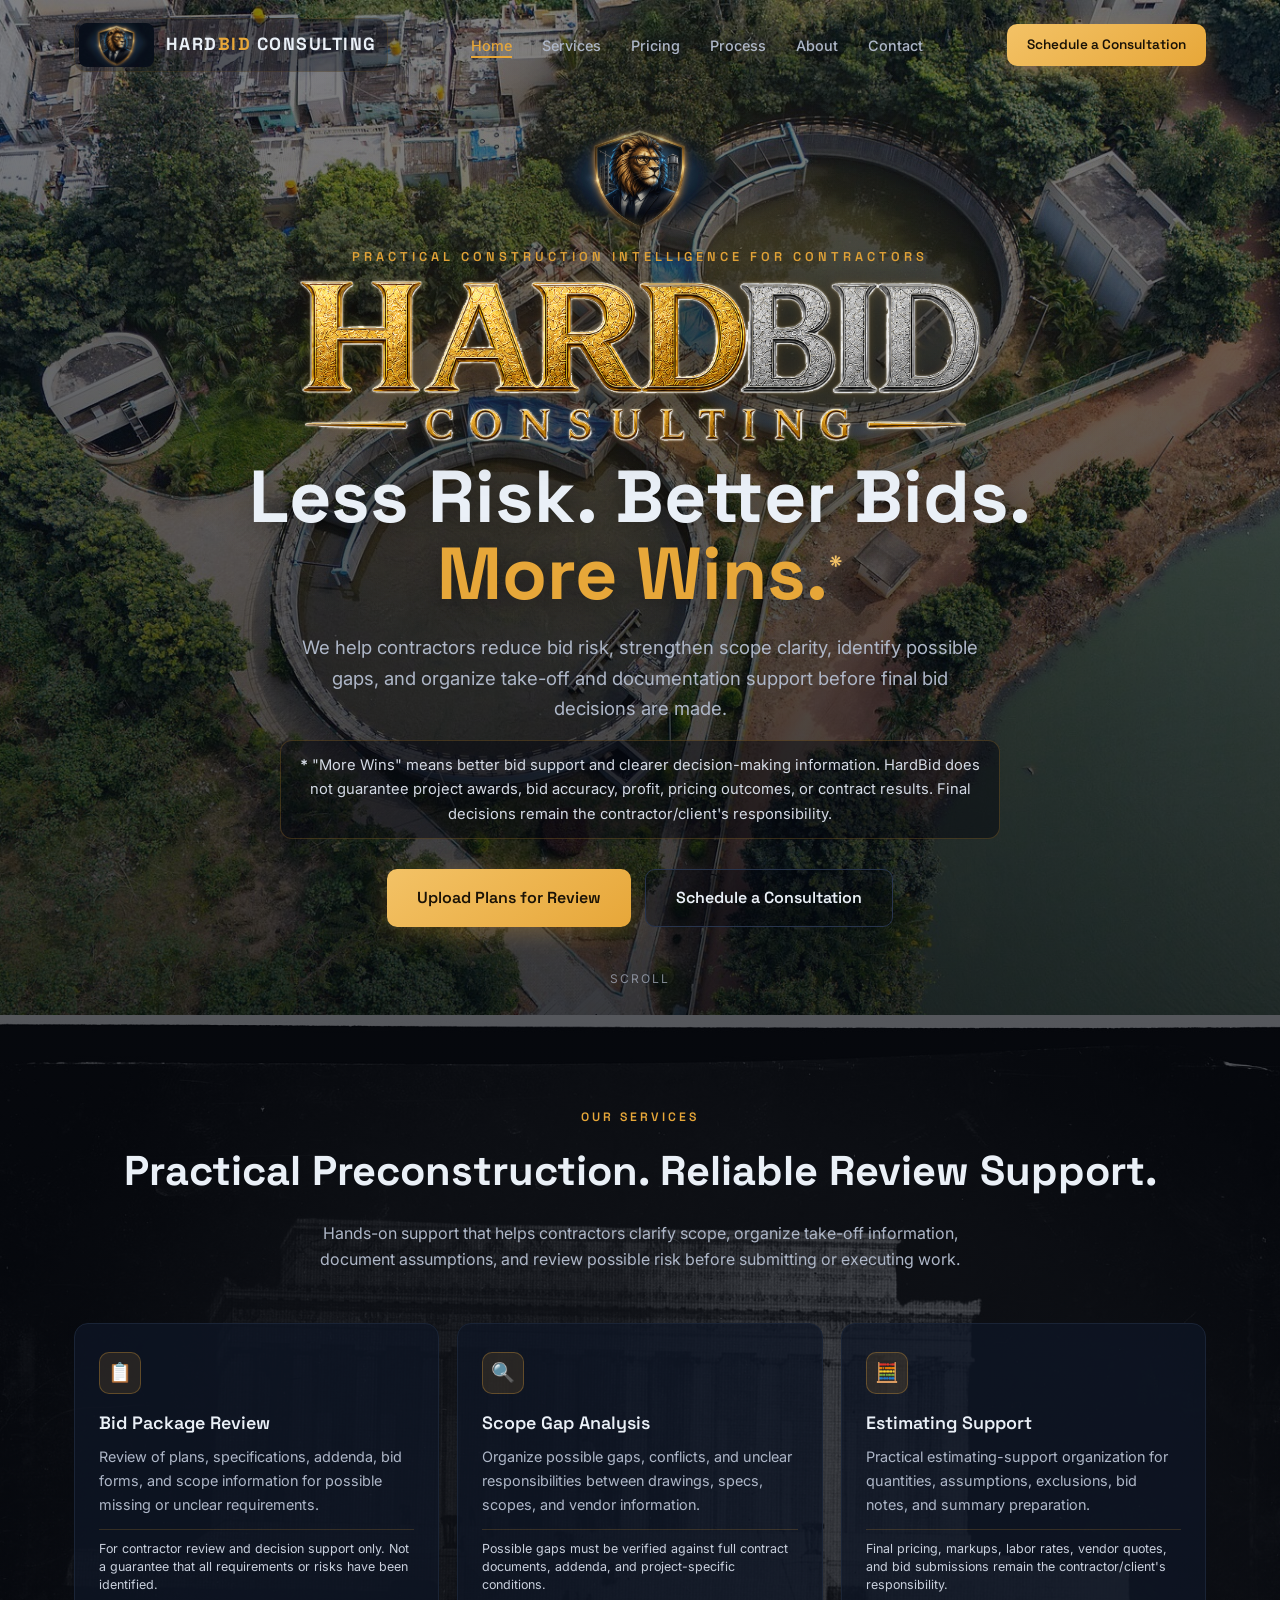
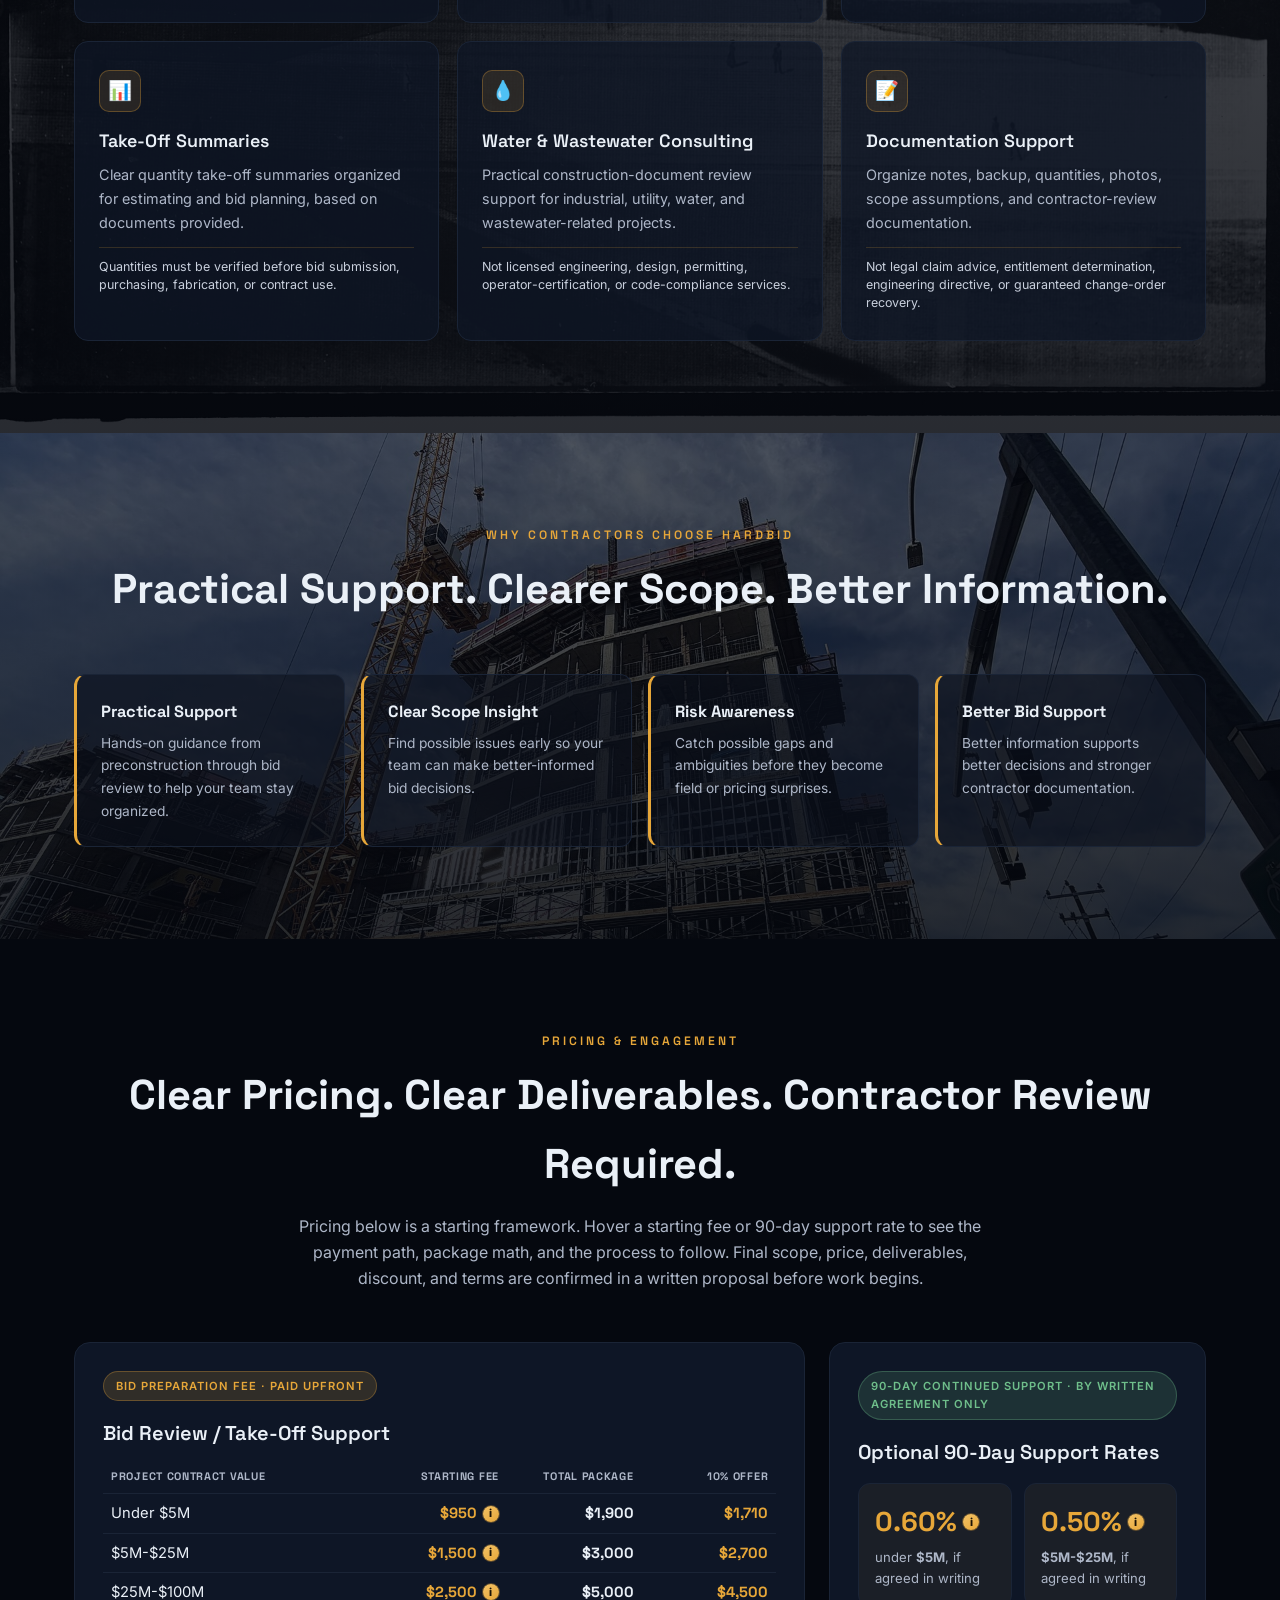
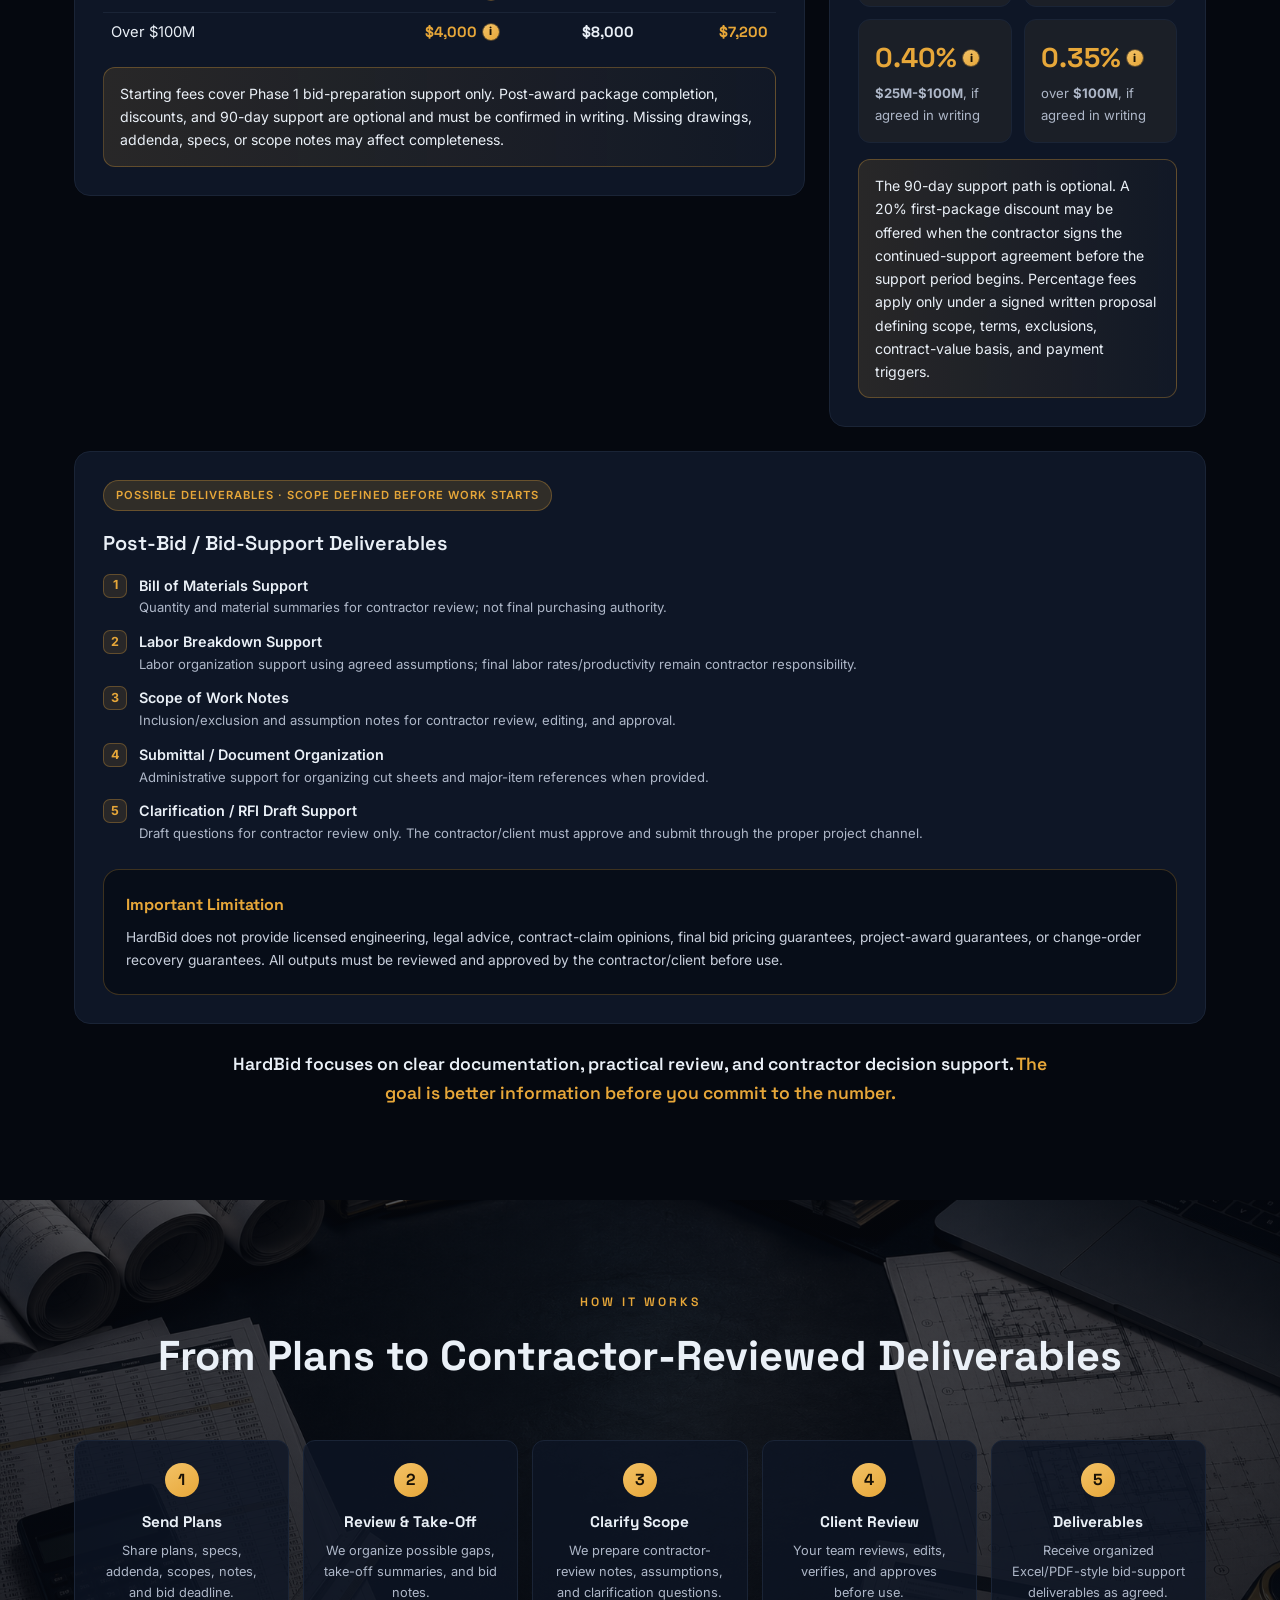
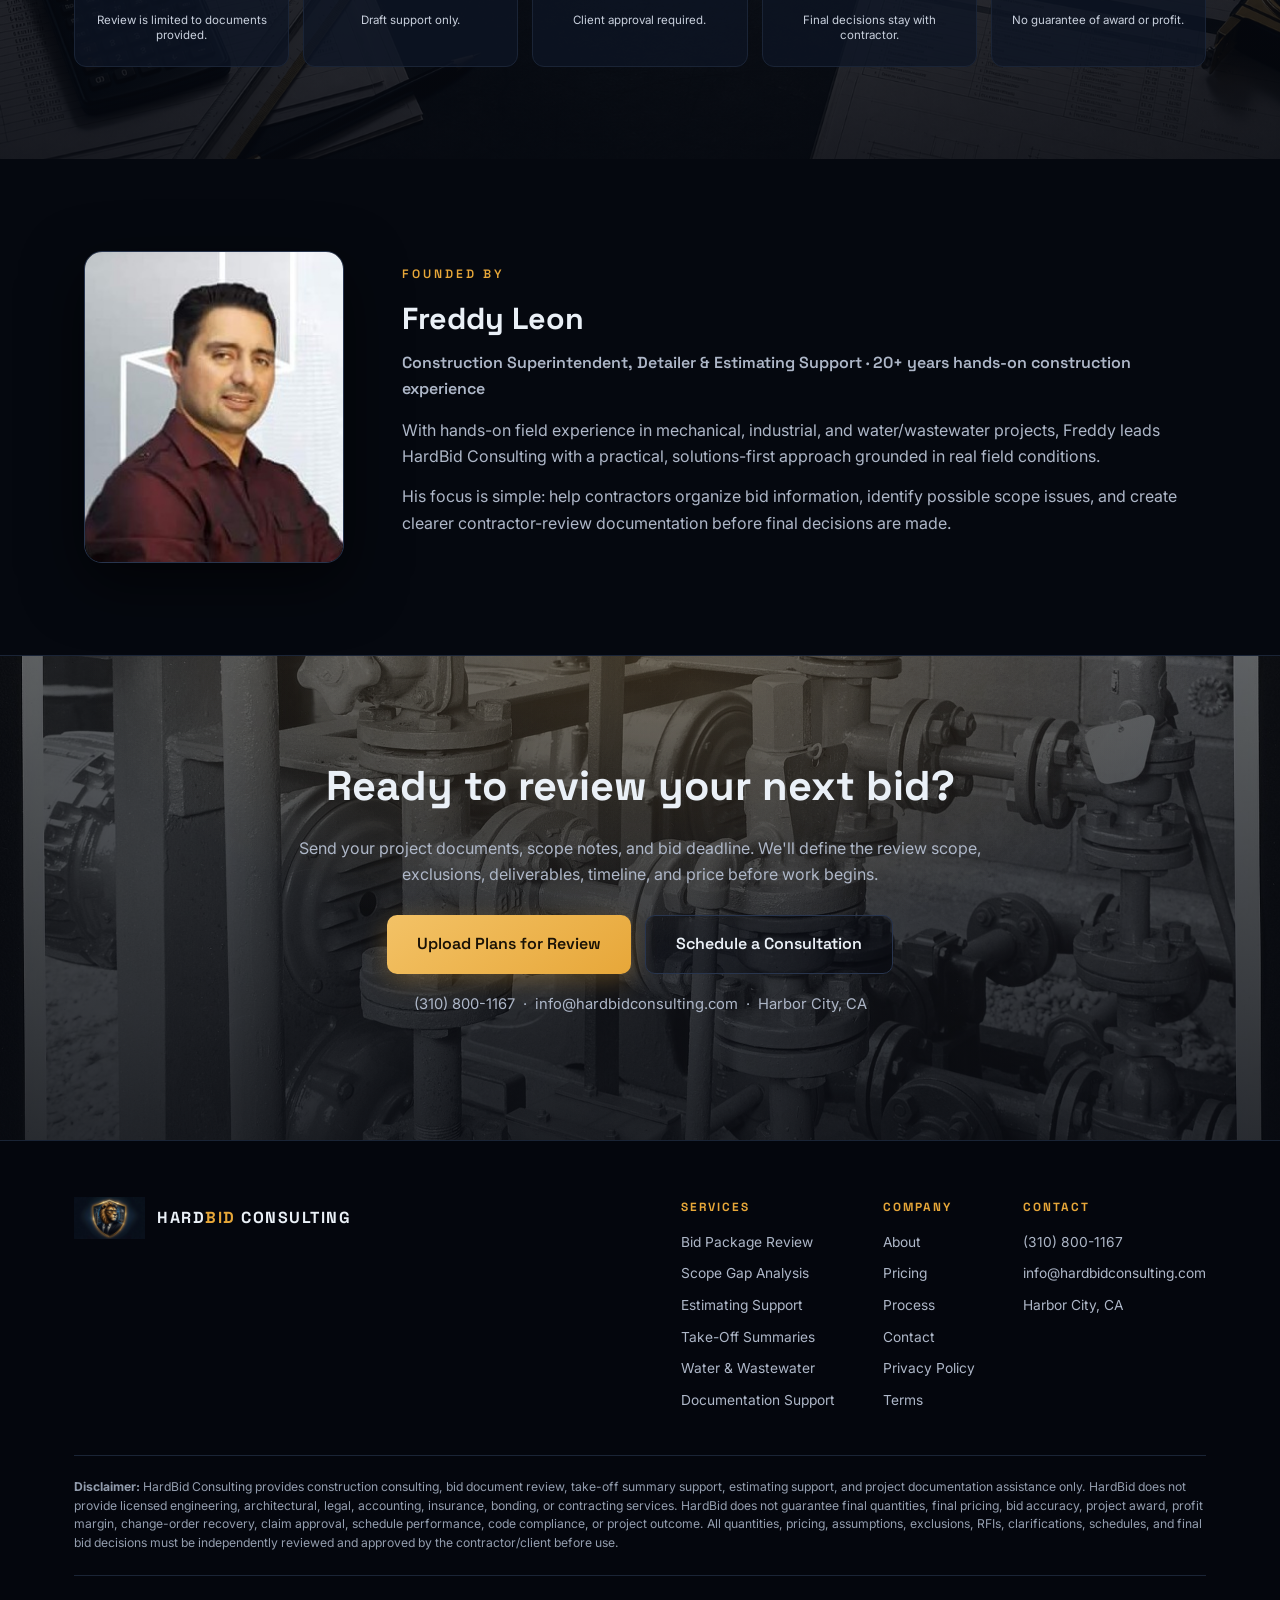
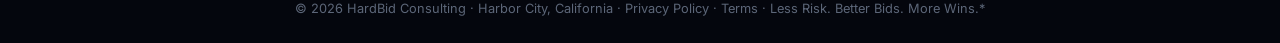
==== commit 2bc9b28b: "Fix pricing popup overflow" ====
--- a/index.html
+++ b/index.html
@@ -16,7 +16,7 @@
 .section{padding:92px 0;position:relative}.section .container{position:relative;z-index:2}.sec-bg:before{content:'';position:absolute;inset:0;background-size:cover;background-position:center;z-index:0}.sec-bg:after{content:'';position:absolute;inset:0;background:linear-gradient(180deg,rgba(5,8,15,.68),rgba(5,8,15,.86));z-index:1}#services.sec-bg:before{background-image:url('assets/bg-services.jpg?v=3')}#value.sec-bg:before{background-image:url('assets/bg-why.jpg?v=3')}#process.sec-bg:before{background-image:url('assets/bg-process-documents.png?v=1')}.section-head{text-align:center;margin-bottom:50px}.section-head .kicker{font-family:var(--fd);font-weight:600;letter-spacing:3px;text-transform:uppercase;font-size:.76rem;color:var(--gold);margin-bottom:10px}.section-head h2{font-family:var(--fd);font-weight:700;font-size:clamp(1.7rem,3.6vw,2.6rem);letter-spacing:0}.section-head p.sub{color:var(--ink2);max-width:700px;margin:14px auto 0}
 .svc-grid{display:grid;grid-template-columns:repeat(3,1fr);gap:18px}.svc{background:var(--panel);border:1px solid var(--line);border-radius:14px;padding:28px 24px;transition:.28s;position:relative;overflow:hidden}.svc:before{content:"";position:absolute;top:0;left:0;width:100%;height:3px;background:linear-gradient(90deg,var(--gold),transparent);transform:scaleX(0);transform-origin:left;transition:.3s}.svc:hover{transform:translateY(-5px);border-color:var(--line2);box-shadow:0 18px 44px rgba(0,0,0,.45)}.svc:hover:before{transform:scaleX(1)}.svc .ic{width:42px;height:42px;border-radius:10px;background:rgba(231,167,57,.12);border:1px solid rgba(231,167,57,.3);display:grid;place-items:center;font-size:1.2rem;margin-bottom:14px;color:var(--gold)}.svc h3{font-family:var(--fd);font-weight:600;font-size:1.12rem;margin-bottom:8px}.svc p{font-size:.9rem;color:var(--ink2)}.safety{display:block;margin-top:12px;padding-top:10px;border-top:1px solid rgba(231,167,57,.18);color:#C9D0DD;font-size:.78rem;line-height:1.45}
 .value-grid{display:grid;grid-template-columns:repeat(4,1fr);gap:16px}.value{background:rgba(10,15,28,.6);border:1px solid var(--line);border-left:3px solid var(--gold);border-radius:12px;padding:24px}.value h4{font-family:var(--fd);font-size:1.02rem;margin-bottom:6px}.value p{font-size:.86rem;color:var(--ink2)}
-.pricing-wrap{display:grid;grid-template-columns:1fr 1fr;gap:24px;align-items:start;position:relative}.card{position:relative;z-index:1;background:var(--panel2);border:1px solid var(--line);border-radius:16px;padding:28px}.card:hover,.card:focus-within{z-index:30}.card h3{font-family:var(--fd);font-weight:600;font-size:1.25rem;margin-bottom:6px}.card .tag{display:inline-block;font-size:.7rem;font-weight:600;letter-spacing:1px;text-transform:uppercase;padding:5px 12px;border-radius:999px;margin-bottom:16px}.tag.up{background:rgba(231,167,57,.16);color:var(--gold);border:1px solid rgba(231,167,57,.3)}.tag.win{background:rgba(111,191,139,.16);color:var(--green);border:1px solid rgba(111,191,139,.3)}.fee-table-wrap{width:100%;overflow-x:auto;margin-top:10px;padding-bottom:4px}.fee-table{width:100%;min-width:620px;border-collapse:collapse;margin-top:10px}.fee-table-wrap .fee-table{margin-top:0}.fee-table th,.fee-table td{text-align:left;padding:12px 10px;font-size:.95rem;border-bottom:1px solid var(--line)}.fee-table th{font-family:var(--fd);font-size:.74rem;letter-spacing:1px;text-transform:uppercase;color:var(--ink2)}.fee-table th.amt,.fee-table th.pkg,.fee-table th.offer{text-align:right}.fee-table td.amt,.fee-table td.pkg,.fee-table td.offer{font-family:var(--fd);font-weight:700;text-align:right;white-space:nowrap}.fee-table td.amt,.fee-table td.offer{color:var(--gold)}.fee-table td.pkg{color:var(--ink)}.fee-table tr:last-child td{border-bottom:none}.detail-pop{position:relative;display:inline-flex;align-items:center;gap:6px;border-radius:8px;padding:2px 5px;margin:-2px -5px;cursor:help;outline:none;transition:.22s}.detail-pop:after{content:"i";width:16px;height:16px;border-radius:50%;display:inline-grid;place-items:center;font-family:var(--fb);font-size:.68rem;font-weight:800;color:#1A1206;background:linear-gradient(145deg,var(--gold2),var(--gold));box-shadow:0 0 0 1px rgba(231,167,57,.35)}.detail-pop:hover,.detail-pop:focus{background:rgba(231,167,57,.12);color:#FFD987}.detail-panel{position:absolute;z-index:250;right:0;bottom:calc(100% + 14px);width:min(380px,calc(100vw - 44px));padding:16px 17px;border-radius:16px;background:linear-gradient(145deg,rgba(12,19,33,.98),rgba(5,8,15,.96));border:1px solid rgba(231,167,57,.34);box-shadow:0 22px 60px rgba(0,0,0,.58),0 0 0 1px rgba(255,255,255,.04) inset;color:var(--ink);font-family:var(--fb);font-size:.82rem;font-weight:500;line-height:1.5;text-align:left;letter-spacing:0;opacity:0;visibility:hidden;pointer-events:none;transform:translateY(8px) scale(.98);transition:.2s ease;backdrop-filter:blur(14px)}.detail-panel:after{content:"";position:absolute;right:20px;bottom:-8px;width:14px;height:14px;background:#080D18;border-right:1px solid rgba(231,167,57,.34);border-bottom:1px solid rgba(231,167,57,.34);transform:rotate(45deg)}.detail-pop:hover .detail-panel,.detail-pop:focus .detail-panel{opacity:1;visibility:visible;transform:translateY(0) scale(1)}.tip-title{display:block;font-family:var(--fd);font-size:.86rem;color:var(--gold2);margin-bottom:8px;text-transform:uppercase;letter-spacing:.8px}.tip-line{display:block;margin-top:8px;color:#DCE4F1}.tip-line b{color:var(--ink)}.tip-foot{display:block;margin-top:10px;padding-top:10px;border-top:1px solid rgba(231,167,57,.2);color:#AEB7C8;font-size:.76rem}.succ{display:grid;grid-template-columns:repeat(2,minmax(0,1fr));gap:12px;margin-top:14px}.succ .box{flex:1;background:rgba(231,167,57,.06);border:1px solid var(--line);border-radius:12px;padding:16px}.succ .box .pct{font-family:var(--fd);font-weight:700;font-size:1.7rem;color:var(--gold)}.succ .box .lbl{font-size:.82rem;color:var(--ink2);margin-top:2px}.succ .detail-panel{left:0;right:auto}.succ .detail-panel:after{left:22px;right:auto}.deliv{margin-top:14px;display:flex;flex-direction:column;gap:11px}.deliv .d{display:flex;gap:12px;align-items:flex-start;font-size:.9rem}.deliv .d .n{flex:0 0 auto;width:24px;height:24px;border-radius:7px;background:rgba(231,167,57,.12);border:1px solid rgba(231,167,57,.3);color:var(--gold);font-size:.78rem;font-weight:700;display:grid;place-items:center}.deliv .d b{color:var(--ink);font-weight:600}.deliv .d small{display:block;color:var(--ink2);font-size:.82rem}.note{margin-top:16px;background:linear-gradient(90deg,rgba(231,167,57,.12),rgba(231,167,57,.02));border:1px solid rgba(231,167,57,.3);border-radius:12px;padding:14px 16px;font-size:.88rem;color:var(--ink)}.note b{color:var(--gold)}.pitch{margin-top:26px;text-align:center;font-family:var(--fd);font-weight:600;font-size:1.1rem;color:var(--ink);max-width:820px;margin-left:auto;margin-right:auto}.pitch .g{color:var(--gold)}.legal-panel{margin-top:24px;background:rgba(5,8,15,.58);border:1px solid rgba(231,167,57,.24);border-radius:16px;padding:22px;color:#C9D0DD;font-size:.86rem}.legal-panel h4{font-family:var(--fd);color:var(--gold);font-size:1rem;margin-bottom:8px}
+.pricing-wrap{display:grid;grid-template-columns:minmax(0,1.65fr) minmax(320px,.85fr);gap:24px;align-items:start;position:relative}.card{position:relative;z-index:1;background:var(--panel2);border:1px solid var(--line);border-radius:16px;padding:28px}.card:hover,.card:focus-within{z-index:30}.card h3{font-family:var(--fd);font-weight:600;font-size:1.25rem;margin-bottom:6px}.card .tag{display:inline-block;font-size:.7rem;font-weight:600;letter-spacing:1px;text-transform:uppercase;padding:5px 12px;border-radius:999px;margin-bottom:16px}.tag.up{background:rgba(231,167,57,.16);color:var(--gold);border:1px solid rgba(231,167,57,.3)}.tag.win{background:rgba(111,191,139,.16);color:var(--green);border:1px solid rgba(111,191,139,.3)}.fee-table-wrap{width:100%;overflow:visible;margin-top:10px;padding-bottom:0}.fee-table{width:100%;min-width:0;table-layout:fixed;border-collapse:collapse;margin-top:10px}.fee-table-wrap .fee-table{margin-top:0}.fee-table th,.fee-table td{text-align:left;padding:12px 8px;font-size:.92rem;border-bottom:1px solid var(--line)}.fee-table th{font-family:var(--fd);font-size:.68rem;letter-spacing:.7px;text-transform:uppercase;color:var(--ink2)}.fee-table th.amt,.fee-table th.pkg,.fee-table th.offer{text-align:right}.fee-table td.amt,.fee-table td.pkg,.fee-table td.offer{font-family:var(--fd);font-weight:700;text-align:right;white-space:nowrap}.fee-table td.amt,.fee-table td.offer{color:var(--gold)}.fee-table td.pkg{color:var(--ink)}.fee-table tr:last-child td{border-bottom:none}.detail-pop{position:relative;display:inline-flex;align-items:center;gap:6px;border-radius:8px;padding:2px 5px;margin:-2px -5px;cursor:help;outline:none;transition:.22s}.detail-pop:after{content:"i";width:16px;height:16px;border-radius:50%;display:inline-grid;place-items:center;font-family:var(--fb);font-size:.68rem;font-weight:800;color:#1A1206;background:linear-gradient(145deg,var(--gold2),var(--gold));box-shadow:0 0 0 1px rgba(231,167,57,.35)}.detail-pop:hover,.detail-pop:focus{background:rgba(231,167,57,.12);color:#FFD987}.detail-panel{position:absolute;z-index:250;right:0;bottom:calc(100% + 14px);width:min(380px,calc(100vw - 44px));padding:16px 17px;border-radius:16px;background:linear-gradient(145deg,rgba(12,19,33,.98),rgba(5,8,15,.96));border:1px solid rgba(231,167,57,.34);box-shadow:0 22px 60px rgba(0,0,0,.58),0 0 0 1px rgba(255,255,255,.04) inset;color:var(--ink);font-family:var(--fb);font-size:.82rem;font-weight:500;line-height:1.5;text-align:left;letter-spacing:0;opacity:0;visibility:hidden;pointer-events:none;transform:translateY(8px) scale(.98);transition:.2s ease;backdrop-filter:blur(14px)}.detail-panel:after{content:"";position:absolute;right:20px;bottom:-8px;width:14px;height:14px;background:#080D18;border-right:1px solid rgba(231,167,57,.34);border-bottom:1px solid rgba(231,167,57,.34);transform:rotate(45deg)}.detail-pop:hover .detail-panel,.detail-pop:focus .detail-panel{opacity:1;visibility:visible;transform:translateY(0) scale(1)}.tip-title{display:block;font-family:var(--fd);font-size:.86rem;color:var(--gold2);margin-bottom:8px;text-transform:uppercase;letter-spacing:.8px}.tip-line{display:block;margin-top:8px;color:#DCE4F1}.tip-line b{color:var(--ink)}.tip-foot{display:block;margin-top:10px;padding-top:10px;border-top:1px solid rgba(231,167,57,.2);color:#AEB7C8;font-size:.76rem}.succ{display:grid;grid-template-columns:repeat(2,minmax(0,1fr));gap:12px;margin-top:14px}.succ .box{flex:1;background:rgba(231,167,57,.06);border:1px solid var(--line);border-radius:12px;padding:16px}.succ .box .pct{font-family:var(--fd);font-weight:700;font-size:1.7rem;color:var(--gold)}.succ .box .lbl{font-size:.82rem;color:var(--ink2);margin-top:2px}.succ .detail-panel{left:0;right:auto}.succ .detail-panel:after{left:22px;right:auto}.deliv{margin-top:14px;display:flex;flex-direction:column;gap:11px}.deliv .d{display:flex;gap:12px;align-items:flex-start;font-size:.9rem}.deliv .d .n{flex:0 0 auto;width:24px;height:24px;border-radius:7px;background:rgba(231,167,57,.12);border:1px solid rgba(231,167,57,.3);color:var(--gold);font-size:.78rem;font-weight:700;display:grid;place-items:center}.deliv .d b{color:var(--ink);font-weight:600}.deliv .d small{display:block;color:var(--ink2);font-size:.82rem}.note{margin-top:16px;background:linear-gradient(90deg,rgba(231,167,57,.12),rgba(231,167,57,.02));border:1px solid rgba(231,167,57,.3);border-radius:12px;padding:14px 16px;font-size:.88rem;color:var(--ink)}.note b{color:var(--gold)}.pitch{margin-top:26px;text-align:center;font-family:var(--fd);font-weight:600;font-size:1.1rem;color:var(--ink);max-width:820px;margin-left:auto;margin-right:auto}.pitch .g{color:var(--gold)}.legal-panel{margin-top:24px;background:rgba(5,8,15,.58);border:1px solid rgba(231,167,57,.24);border-radius:16px;padding:22px;color:#C9D0DD;font-size:.86rem}.legal-panel h4{font-family:var(--fd);color:var(--gold);font-size:1rem;margin-bottom:8px}
 .proc{display:grid;grid-template-columns:repeat(5,1fr);gap:14px}.proc .step{background:var(--panel);border:1px solid var(--line);border-radius:12px;padding:22px 18px;text-align:center;position:relative}.proc .step .num{width:34px;height:34px;border-radius:50%;background:linear-gradient(145deg,var(--gold2),var(--gold));color:#1A1206;font-family:var(--fd);font-weight:700;display:grid;place-items:center;margin:0 auto 12px}.proc .step h4{font-family:var(--fd);font-size:.96rem;margin-bottom:5px}.proc .step p{font-size:.8rem;color:var(--ink2)}.proc .step small{display:block;margin-top:10px;color:#C9D0DD;font-size:.72rem;line-height:1.35}
 .about-grid{display:grid;grid-template-columns:280px 1fr;gap:48px;align-items:center}.about-media{display:flex;justify-content:center}.about-photo{width:260px;max-width:100%;aspect-ratio:5/6;object-fit:cover;border-radius:18px;border:1px solid var(--line2);box-shadow:0 20px 60px rgba(0,0,0,.6)}.about-role{font-family:var(--fd);color:var(--gold);font-weight:600;margin-bottom:14px}.about-copy p{color:var(--ink2);margin-bottom:14px}.about-copy strong{color:var(--ink)}
 .cta{position:relative;padding:96px 0;text-align:center;border-top:1px solid var(--line);overflow:hidden}.cta:before{content:'';position:absolute;inset:0;background:url('assets/bg-cta.jpg?v=3') center/cover no-repeat;z-index:0;filter:brightness(.95)}.cta:after{content:'';position:absolute;inset:0;background:radial-gradient(800px 420px at 50% 0%,rgba(231,167,57,.14),transparent 70%),linear-gradient(180deg,rgba(5,8,15,.6),rgba(5,8,15,.84));z-index:1}.cta .container{position:relative;z-index:2}.cta h2{font-family:var(--fd);font-size:clamp(1.7rem,3.6vw,2.6rem);margin-bottom:14px}.cta p{color:var(--ink2);max-width:720px;margin:0 auto 28px}
@@ -26,6 +26,14 @@
 @media(max-width:680px){.container,.header-inner{padding-left:18px;padding-right:18px}.main-nav{display:none}.nav-toggle{display:flex}.nav-toggle[aria-expanded="true"] span:nth-child(1){transform:translateY(7px) rotate(45deg)}.nav-toggle[aria-expanded="true"] span:nth-child(2){opacity:0}.nav-toggle[aria-expanded="true"] span:nth-child(3){transform:translateY(-7px) rotate(-45deg)}.main-nav.open{display:block;position:absolute;top:100%;left:0;right:0;background:rgba(5,8,15,.99);border-top:1px solid rgba(231,167,57,.12);border-bottom:1px solid var(--line);padding:18px 24px}.main-nav.open ul{flex-direction:column;gap:14px}.main-nav.open a{display:block;padding:8px 0}.header-cta{display:none}.brand{max-width:calc(100vw - 96px)}.brand-icon{height:38px}.brand-word{font-size:.9rem;letter-spacing:.9px;overflow:hidden;text-overflow:ellipsis}.svc-grid,.value-grid,.proc{grid-template-columns:1fr}.hero{min-height:auto}.hero-inner{padding:108px 18px 72px}.hero-lion{height:82px}.hero-eyebrow{font-size:.68rem;letter-spacing:2.5px}.hero-title{max-width:520px;margin-bottom:14px}.hero h1{font-size:clamp(2rem,13vw,3.05rem)}.hero p.lead{font-size:1rem}.hero-safe{font-size:.82rem;padding:11px 13px}.hero-actions{align-items:stretch;flex-direction:column}.hero-actions .btn{width:100%}.section{padding:70px 0}.card,.svc,.value{border-radius:12px;padding:22px 18px}.footer-cols{grid-template-columns:1fr}.succ{grid-template-columns:1fr}.detail-panel{position:fixed;left:18px;right:18px;bottom:22px;width:auto;max-height:70vh;overflow:auto}.detail-panel:after{display:none}}
 @media(min-width:681px){.detail-panel{top:calc(100% + 12px);bottom:auto;transform:translateY(-8px) scale(.98)}.detail-panel:after{top:-8px;bottom:auto;border-left:1px solid rgba(231,167,57,.34);border-top:1px solid rgba(231,167,57,.34);border-right:0;border-bottom:0}.detail-pop:hover .detail-panel,.detail-pop:focus .detail-panel{transform:translateY(0) scale(1)}}
 @media(max-height:760px) and (min-width:681px){.hero-inner{padding-top:104px;padding-bottom:64px}.hero-lion{height:88px}.hero-title{max-width:600px}.hero p.lead{font-size:1.04rem}.hero-safe{margin-bottom:22px}.scroll-cue{display:none}}
+.fee-table th:first-child,.fee-table td:first-child{width:40%}.fee-table th.amt,.fee-table td.amt{width:20%}.fee-table th.pkg,.fee-table td.pkg{width:20%}.fee-table th.offer,.fee-table td.offer{width:20%}@media(max-width:680px){.fee-table-wrap{overflow:visible}.fee-table{min-width:0}.fee-table th,.fee-table td{padding:10px 4px;font-size:.76rem}.fee-table th{font-size:.58rem;letter-spacing:.35px}.detail-pop{gap:3px;padding:1px 3px;margin:-1px -3px}.detail-pop:after{width:14px;height:14px;font-size:.62rem}}
+.pricing-wrap .card{overflow:visible}
+.fee-table th,.fee-table td{padding-top:10px;padding-bottom:10px;line-height:1.25}
+.fee-table th{line-height:1.2}
+.detail-panel{box-sizing:border-box;max-width:calc(100vw - 36px);white-space:normal;overflow-wrap:anywhere}
+.succ .box:nth-child(even) .detail-panel{left:auto;right:0}
+.succ .box:nth-child(even) .detail-panel:after{left:auto;right:22px}
+@media(max-width:680px){.pricing-wrap .card.reveal.show{transform:none}.detail-panel,.succ .detail-panel,.succ .box:nth-child(even) .detail-panel{left:18px;right:18px;width:auto;max-width:none;white-space:normal;overflow-x:hidden;overflow-wrap:anywhere}.fee-table th,.fee-table td{padding-top:8px;padding-bottom:8px;line-height:1.2}}
 </style></head>
 <body>
 <header class="site-header" id="header"><div class="header-inner"><a href="#top" class="brand"><img src="assets/lion.png" alt="HardBid lion" class="brand-icon" /><span class="brand-word">HARD<span class="g">BID</span> CONSULTING</span></a><button class="nav-toggle" id="navToggle" aria-label="Menu" aria-expanded="false" aria-controls="mainNav"><span></span><span></span><span></span></button><nav class="main-nav" id="mainNav"><ul><li><a href="#top" class="nav-link active">Home</a></li><li><a href="#services" class="nav-link">Services</a></li><li><a href="#pricing" class="nav-link">Pricing</a></li><li><a href="#process" class="nav-link">Process</a></li><li><a href="#about" class="nav-link">About</a></li><li><a href="#contact" class="nav-link">Contact</a></li></ul></nav><div class="header-cta"><a href="https://calendly.com/freddyleonb7/30min" target="_blank" rel="noopener" class="btn btn-primary">Schedule a Consultation</a></div></div></header>
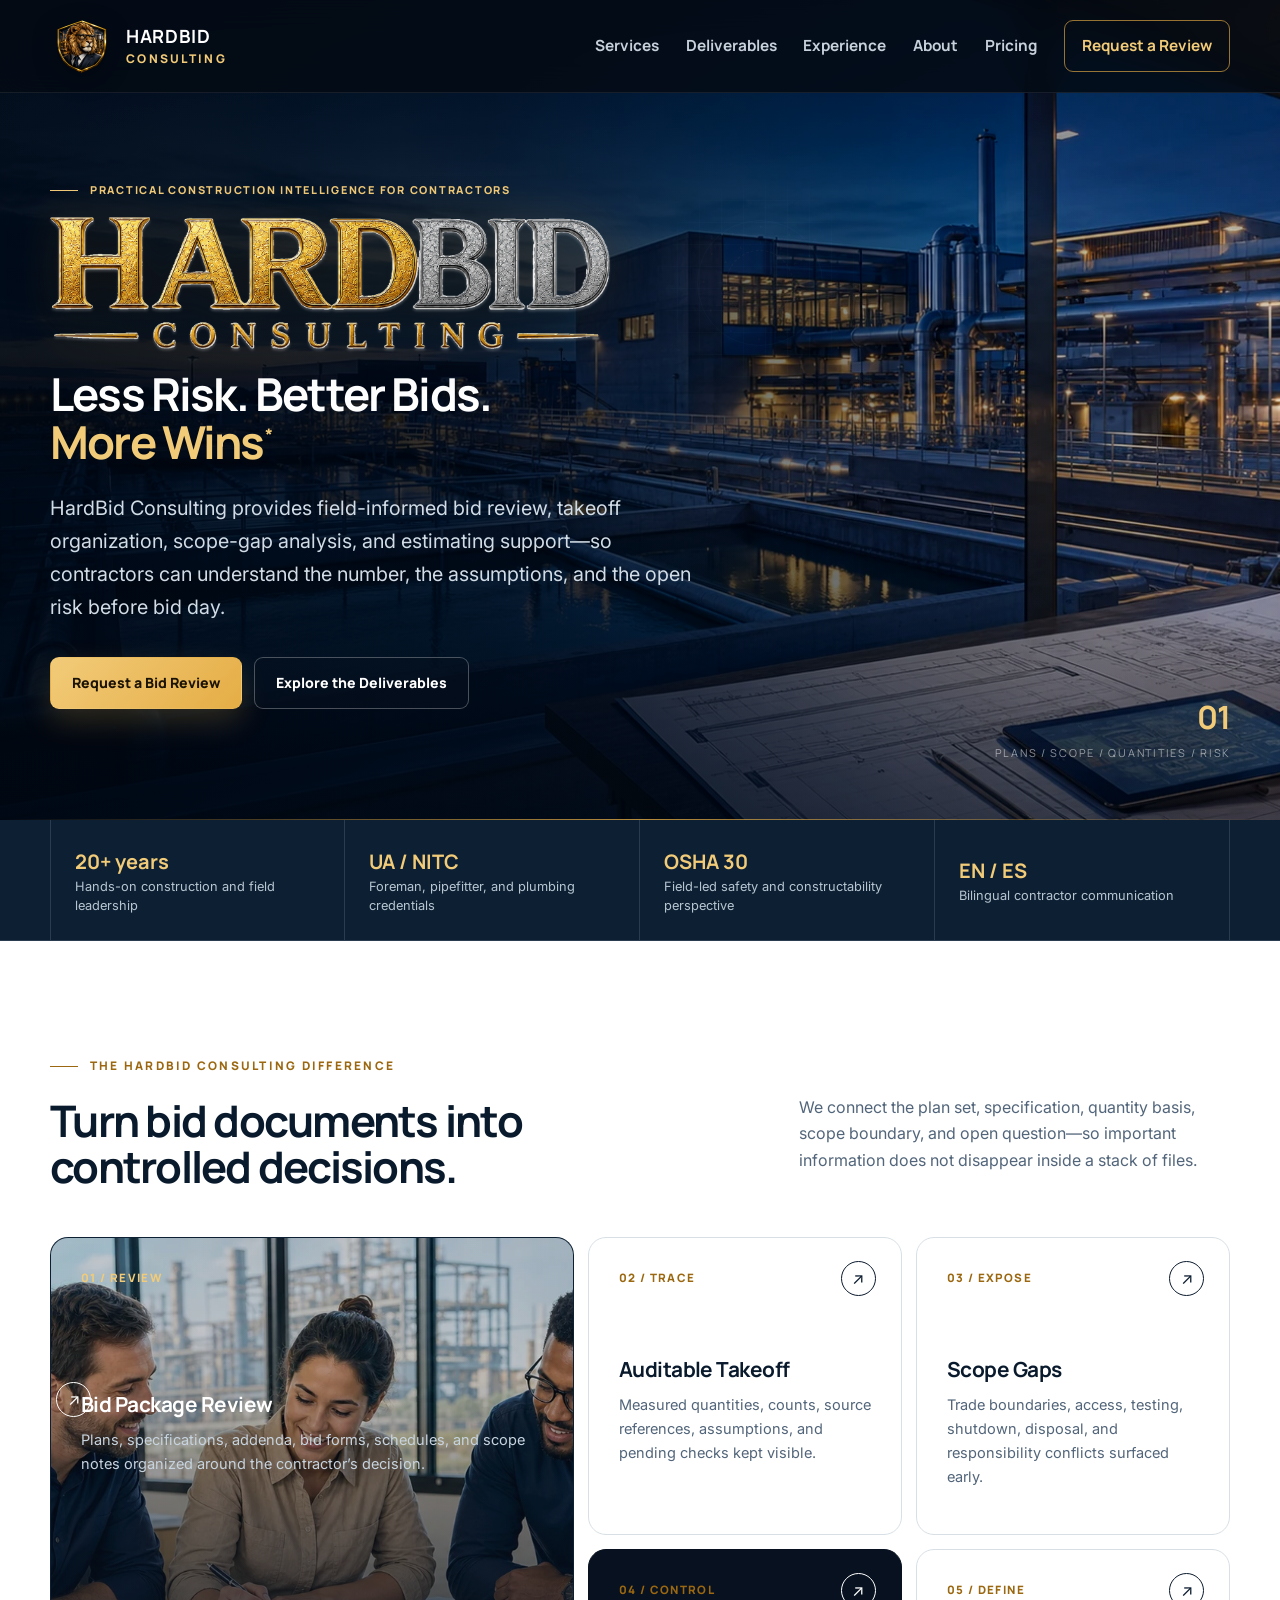
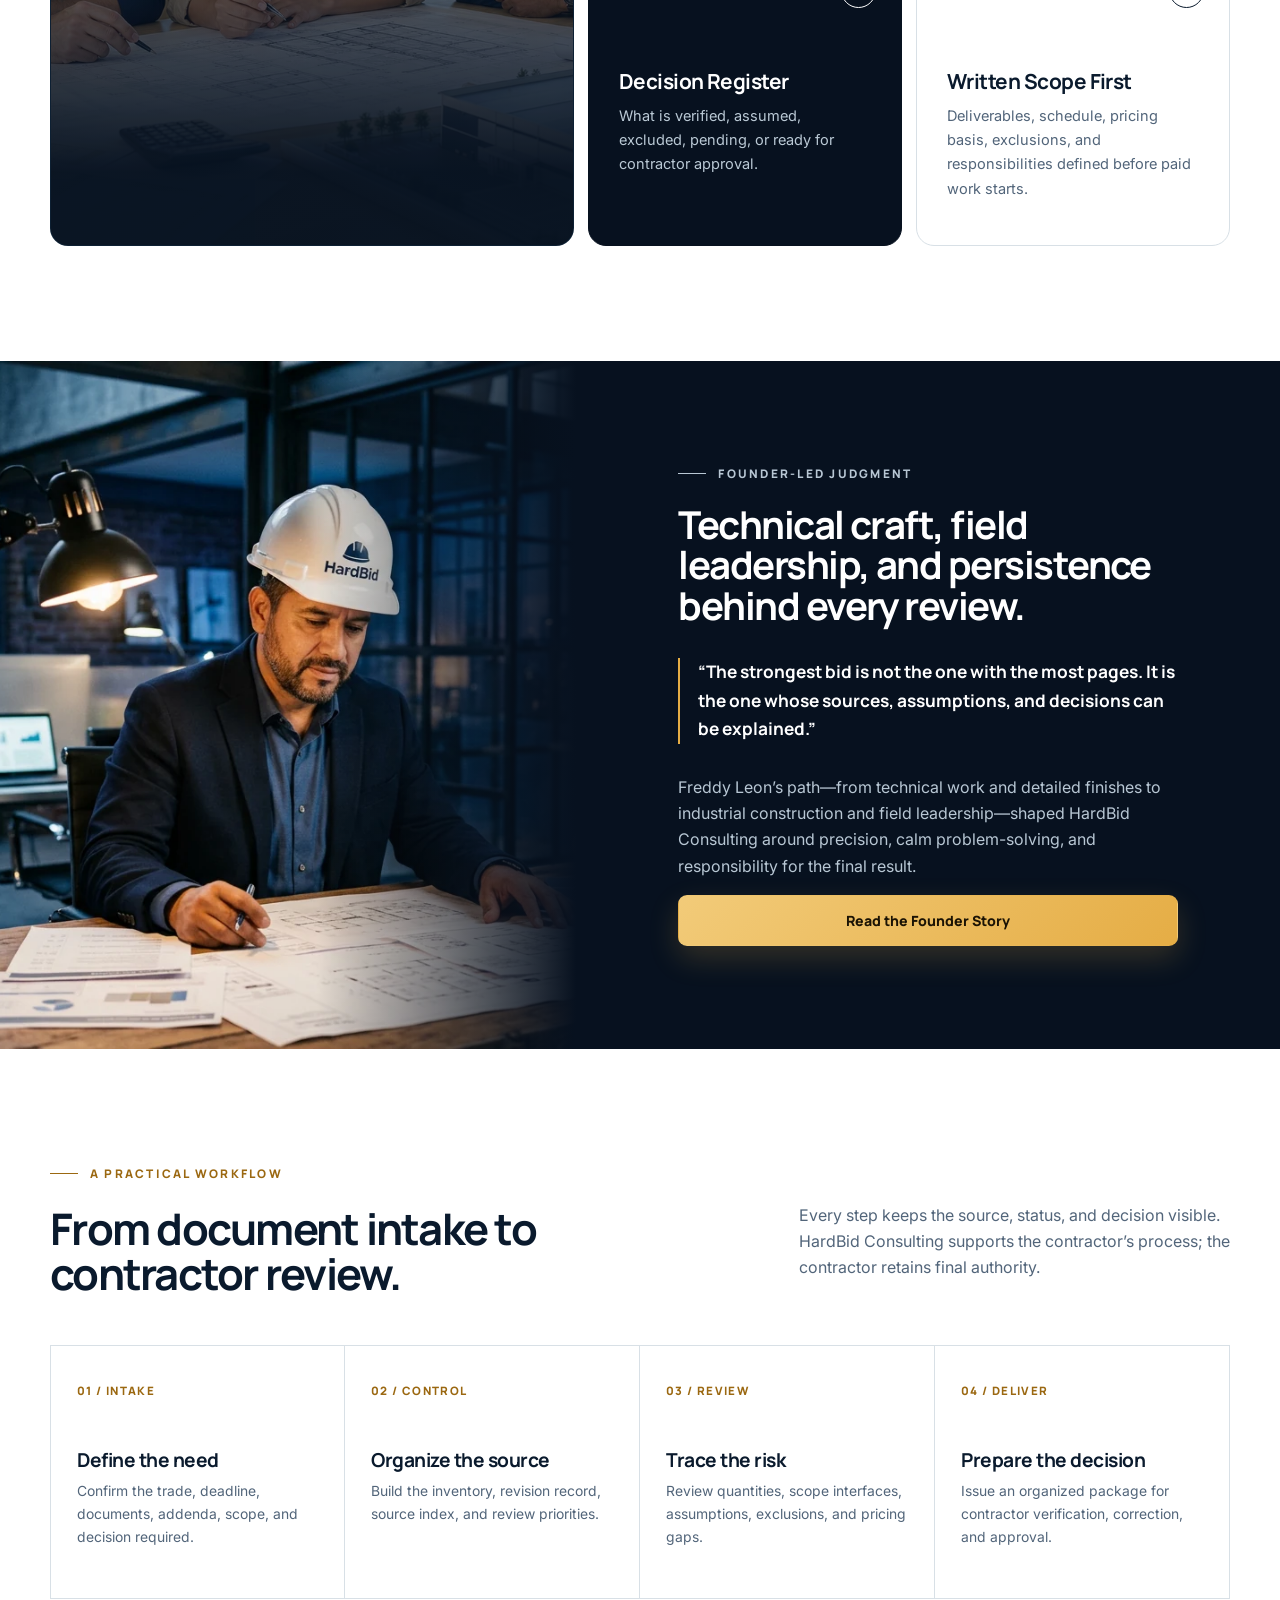
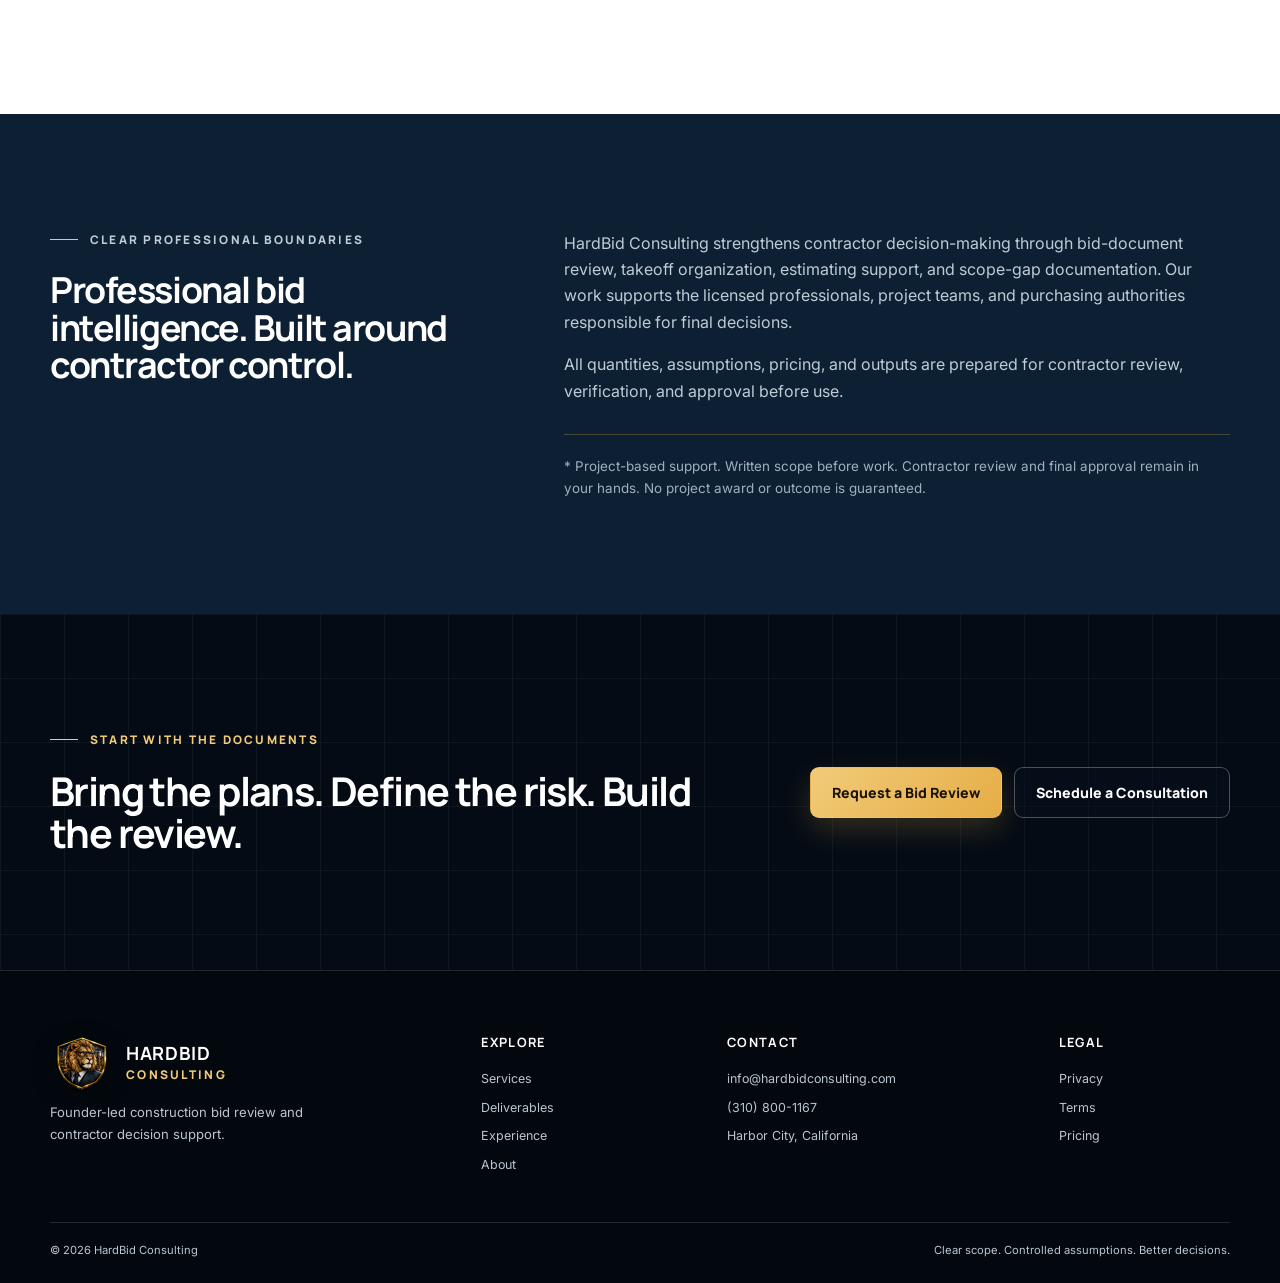
==== commit 17f8bcb0: "feat: prepare redesigned site preview" ====
--- a/index.html
+++ b/index.html
@@ -1,50 +1,79 @@
-<!DOCTYPE html>
+<!doctype html>
 <html lang="en">
 <head>
-<meta charset="UTF-8" />
-<meta name="viewport" content="width=device-width, initial-scale=1.0" />
-<title>HardBid Consulting | Bid Review, Take-Off Summaries & Contractor Support</title>
-<meta name="description" content="HardBid Consulting provides bid document review, take-off summary support, scope-gap organization, estimating support, and project documentation assistance for contractors." />
-<link rel="preconnect" href="https://fonts.googleapis.com" />
-<link rel="preconnect" href="https://fonts.gstatic.com" crossorigin />
-<link href="https://fonts.googleapis.com/css2?family=Inter:wght@400;500;600;700;800&family=Space+Grotesk:wght@500;600;700&display=swap" rel="stylesheet" />
-<style>
-:root{--navy:#05080F;--panel:rgba(14,22,38,.76);--panel2:#0E1626;--line:#1A2436;--line2:#28354E;--ink:#EAF0F7;--ink2:#AEB7C8;--gold:#E7A739;--gold2:#F3C266;--green:#6FBF8B;--fd:'Space Grotesk',sans-serif;--fb:'Inter',sans-serif}
-*{margin:0;padding:0;box-sizing:border-box}html{scroll-behavior:smooth}body{background:var(--navy);color:var(--ink);font-family:var(--fb);line-height:1.65;overflow-x:hidden}body:before{content:"";position:fixed;inset:0;z-index:-1;background:radial-gradient(900px 600px at 80% -10%,rgba(231,167,57,.07),transparent 60%),radial-gradient(700px 500px at 0% 100%,rgba(40,70,120,.14),transparent 60%),linear-gradient(160deg,#070C18,#05080F)}a{color:inherit;text-decoration:none}a:focus-visible,button:focus-visible{outline:2px solid var(--gold2);outline-offset:4px}.container{max-width:1180px;margin:0 auto;padding:0 24px}.btn{display:inline-flex;align-items:center;justify-content:center;font-family:var(--fd);font-weight:600;font-size:.95rem;padding:13px 24px;border-radius:10px;cursor:pointer;border:none;transition:.25s}.btn-primary{background:linear-gradient(145deg,var(--gold2),var(--gold));color:#1A1206;box-shadow:0 6px 24px rgba(231,167,57,.3)}.btn-primary:hover{transform:translateY(-2px);box-shadow:0 12px 34px rgba(231,167,57,.45)}.btn-ghost{background:rgba(5,8,15,.34);border:1.5px solid var(--line2);color:var(--ink)}.btn-ghost:hover{border-color:var(--gold);color:var(--gold)}.btn-lg{padding:15px 30px;font-size:1rem}
-.site-header{position:fixed;top:0;left:0;right:0;z-index:100;transition:.3s;padding:18px 0}.site-header.scrolled{padding:10px 0;background:rgba(5,8,15,.92);backdrop-filter:blur(14px);border-bottom:1px solid var(--line)}.header-inner{max-width:1180px;margin:0 auto;padding:0 24px;display:flex;align-items:center;justify-content:space-between;gap:18px}.brand{display:flex;align-items:center;gap:12px;padding:4px 10px 4px 4px;border-radius:12px;background:rgba(5,8,15,.34);border:1px solid rgba(231,167,57,.12)}.brand-icon{height:44px;width:auto;object-fit:contain;flex-shrink:0;border-radius:8px}.brand-word{font-family:var(--fd);font-weight:700;font-size:1.1rem;letter-spacing:1.5px;color:var(--ink);white-space:nowrap}.brand-word .g{color:var(--gold)}.main-nav ul{display:flex;list-style:none;gap:30px}.nav-link{font-size:.9rem;font-weight:500;color:var(--ink2);transition:.2s;position:relative}.nav-link:after{content:'';position:absolute;bottom:-4px;left:0;width:0;height:2px;background:var(--gold);transition:.3s}.nav-link:hover:after,.nav-link.active:after{width:100%}.nav-link:hover,.nav-link.active{color:var(--gold)}.header-cta .btn{padding:10px 20px;font-size:.85rem}.nav-toggle{display:none;background:rgba(5,8,15,.42);border:1px solid rgba(231,167,57,.18);border-radius:10px;cursor:pointer;flex-direction:column;gap:5px;padding:10px}.nav-toggle span{width:24px;height:2px;background:var(--ink);border-radius:2px;transition:.2s}
-.hero{position:relative;min-height:100vh;display:flex;align-items:center;text-align:center;overflow:hidden}.hero-bg{position:absolute;inset:0;background:url('assets/bg-hero.jpg?v=3') center/cover no-repeat;filter:brightness(.94) saturate(1.08)}.hero-overlay{position:absolute;inset:0;background:radial-gradient(900px 600px at 50% 30%,rgba(231,167,57,.12),transparent 62%),linear-gradient(180deg,rgba(5,8,15,.48),rgba(5,8,15,.78))}.hero-inner{position:relative;z-index:2;padding:122px 24px 88px;max-width:900px;margin:0 auto}.hero-lion{height:112px;width:auto;margin:0 auto 12px;display:block;-webkit-mask-image:radial-gradient(ellipse closest-side at center,#000 62%,transparent 96%);mask-image:radial-gradient(ellipse closest-side at center,#000 62%,transparent 96%)}.hero-eyebrow{font-family:var(--fd);font-weight:600;letter-spacing:4px;text-transform:uppercase;font-size:.8rem;color:var(--gold);margin-bottom:14px}.hero-title{position:relative;margin:0 auto 18px;max-width:680px;width:100%}.hero-title-img{position:relative;z-index:1;width:100%;height:auto;display:block;filter:drop-shadow(0 0 1px rgba(238,230,205,.7)) drop-shadow(0 0 5px rgba(231,167,57,.18)) drop-shadow(0 6px 22px rgba(0,0,0,.6))}.hero h1{font-family:var(--fd);font-weight:700;font-size:clamp(2.15rem,6.3vw,4.6rem);line-height:1.04;margin-bottom:20px;text-shadow:0 4px 30px rgba(0,0,0,.5)}.hero h1 .g{color:var(--gold)}.hero h1 sup{font-size:.34em;vertical-align:super;margin-left:.04em;color:var(--gold2)}.hero p.lead{font-size:1.16rem;color:var(--ink2);max-width:700px;margin:0 auto 16px}.hero-safe{max-width:720px;margin:0 auto 30px;color:#D4DAE5;font-size:.92rem;background:rgba(5,8,15,.48);border:1px solid rgba(231,167,57,.22);border-radius:12px;padding:12px 16px}.hero-actions{display:flex;gap:14px;justify-content:center;flex-wrap:wrap}.scroll-cue{position:absolute;bottom:26px;left:50%;transform:translateX(-50%);color:var(--ink2);font-size:.75rem;letter-spacing:2px;text-transform:uppercase;opacity:.7}
-.section{padding:92px 0;position:relative}.section .container{position:relative;z-index:2}.sec-bg:before{content:'';position:absolute;inset:0;background-size:cover;background-position:center;z-index:0}.sec-bg:after{content:'';position:absolute;inset:0;background:linear-gradient(180deg,rgba(5,8,15,.68),rgba(5,8,15,.86));z-index:1}#services.sec-bg:before{background-image:url('assets/bg-services.jpg?v=3')}#value.sec-bg:before{background-image:url('assets/bg-why.jpg?v=3')}#process.sec-bg:before{background-image:url('assets/bg-process-documents.png?v=1')}.section-head{text-align:center;margin-bottom:50px}.section-head .kicker{font-family:var(--fd);font-weight:600;letter-spacing:3px;text-transform:uppercase;font-size:.76rem;color:var(--gold);margin-bottom:10px}.section-head h2{font-family:var(--fd);font-weight:700;font-size:clamp(1.7rem,3.6vw,2.6rem);letter-spacing:0}.section-head p.sub{color:var(--ink2);max-width:700px;margin:14px auto 0}
-.svc-grid{display:grid;grid-template-columns:repeat(3,1fr);gap:18px}.svc{background:var(--panel);border:1px solid var(--line);border-radius:14px;padding:28px 24px;transition:.28s;position:relative;overflow:hidden}.svc:before{content:"";position:absolute;top:0;left:0;width:100%;height:3px;background:linear-gradient(90deg,var(--gold),transparent);transform:scaleX(0);transform-origin:left;transition:.3s}.svc:hover{transform:translateY(-5px);border-color:var(--line2);box-shadow:0 18px 44px rgba(0,0,0,.45)}.svc:hover:before{transform:scaleX(1)}.svc .ic{width:42px;height:42px;border-radius:10px;background:rgba(231,167,57,.12);border:1px solid rgba(231,167,57,.3);display:grid;place-items:center;font-size:1.2rem;margin-bottom:14px;color:var(--gold)}.svc h3{font-family:var(--fd);font-weight:600;font-size:1.12rem;margin-bottom:8px}.svc p{font-size:.9rem;color:var(--ink2)}.safety{display:block;margin-top:12px;padding-top:10px;border-top:1px solid rgba(231,167,57,.18);color:#C9D0DD;font-size:.78rem;line-height:1.45}
-.value-grid{display:grid;grid-template-columns:repeat(4,1fr);gap:16px}.value{background:rgba(10,15,28,.6);border:1px solid var(--line);border-left:3px solid var(--gold);border-radius:12px;padding:24px}.value h4{font-family:var(--fd);font-size:1.02rem;margin-bottom:6px}.value p{font-size:.86rem;color:var(--ink2)}
-.pricing-wrap{display:grid;grid-template-columns:minmax(0,1.65fr) minmax(320px,.85fr);gap:24px;align-items:start;position:relative}.card{position:relative;z-index:1;background:var(--panel2);border:1px solid var(--line);border-radius:16px;padding:28px}.card:hover,.card:focus-within{z-index:30}.card h3{font-family:var(--fd);font-weight:600;font-size:1.25rem;margin-bottom:6px}.card .tag{display:inline-block;font-size:.7rem;font-weight:600;letter-spacing:1px;text-transform:uppercase;padding:5px 12px;border-radius:999px;margin-bottom:16px}.tag.up{background:rgba(231,167,57,.16);color:var(--gold);border:1px solid rgba(231,167,57,.3)}.tag.win{background:rgba(111,191,139,.16);color:var(--green);border:1px solid rgba(111,191,139,.3)}.fee-table-wrap{width:100%;overflow:visible;margin-top:10px;padding-bottom:0}.fee-table{width:100%;min-width:0;table-layout:fixed;border-collapse:collapse;margin-top:10px}.fee-table-wrap .fee-table{margin-top:0}.fee-table th,.fee-table td{text-align:left;padding:12px 8px;font-size:.92rem;border-bottom:1px solid var(--line)}.fee-table th{font-family:var(--fd);font-size:.68rem;letter-spacing:.7px;text-transform:uppercase;color:var(--ink2)}.fee-table th.amt,.fee-table th.pkg,.fee-table th.offer{text-align:right}.fee-table td.amt,.fee-table td.pkg,.fee-table td.offer{font-family:var(--fd);font-weight:700;text-align:right;white-space:nowrap}.fee-table td.amt,.fee-table td.offer{color:var(--gold)}.fee-table td.pkg{color:var(--ink)}.fee-table tr:last-child td{border-bottom:none}.detail-pop{position:relative;display:inline-flex;align-items:center;gap:6px;border-radius:8px;padding:2px 5px;margin:-2px -5px;cursor:help;outline:none;transition:.22s}.detail-pop:after{content:"i";width:16px;height:16px;border-radius:50%;display:inline-grid;place-items:center;font-family:var(--fb);font-size:.68rem;font-weight:800;color:#1A1206;background:linear-gradient(145deg,var(--gold2),var(--gold));box-shadow:0 0 0 1px rgba(231,167,57,.35)}.detail-pop:hover,.detail-pop:focus{background:rgba(231,167,57,.12);color:#FFD987}.detail-panel{position:absolute;z-index:250;right:0;bottom:calc(100% + 14px);width:min(380px,calc(100vw - 44px));padding:16px 17px;border-radius:16px;background:linear-gradient(145deg,rgba(12,19,33,.98),rgba(5,8,15,.96));border:1px solid rgba(231,167,57,.34);box-shadow:0 22px 60px rgba(0,0,0,.58),0 0 0 1px rgba(255,255,255,.04) inset;color:var(--ink);font-family:var(--fb);font-size:.82rem;font-weight:500;line-height:1.5;text-align:left;letter-spacing:0;opacity:0;visibility:hidden;pointer-events:none;transform:translateY(8px) scale(.98);transition:.2s ease;backdrop-filter:blur(14px)}.detail-panel:after{content:"";position:absolute;right:20px;bottom:-8px;width:14px;height:14px;background:#080D18;border-right:1px solid rgba(231,167,57,.34);border-bottom:1px solid rgba(231,167,57,.34);transform:rotate(45deg)}.detail-pop:hover .detail-panel,.detail-pop:focus .detail-panel{opacity:1;visibility:visible;transform:translateY(0) scale(1)}.tip-title{display:block;font-family:var(--fd);font-size:.86rem;color:var(--gold2);margin-bottom:8px;text-transform:uppercase;letter-spacing:.8px}.tip-line{display:block;margin-top:8px;color:#DCE4F1}.tip-line b{color:var(--ink)}.tip-foot{display:block;margin-top:10px;padding-top:10px;border-top:1px solid rgba(231,167,57,.2);color:#AEB7C8;font-size:.76rem}.succ{display:grid;grid-template-columns:repeat(2,minmax(0,1fr));gap:12px;margin-top:14px}.succ .box{flex:1;background:rgba(231,167,57,.06);border:1px solid var(--line);border-radius:12px;padding:16px}.succ .box .pct{font-family:var(--fd);font-weight:700;font-size:1.7rem;color:var(--gold)}.succ .box .lbl{font-size:.82rem;color:var(--ink2);margin-top:2px}.succ .detail-panel{left:0;right:auto}.succ .detail-panel:after{left:22px;right:auto}.deliv{margin-top:14px;display:flex;flex-direction:column;gap:11px}.deliv .d{display:flex;gap:12px;align-items:flex-start;font-size:.9rem}.deliv .d .n{flex:0 0 auto;width:24px;height:24px;border-radius:7px;background:rgba(231,167,57,.12);border:1px solid rgba(231,167,57,.3);color:var(--gold);font-size:.78rem;font-weight:700;display:grid;place-items:center}.deliv .d b{color:var(--ink);font-weight:600}.deliv .d small{display:block;color:var(--ink2);font-size:.82rem}.note{margin-top:16px;background:linear-gradient(90deg,rgba(231,167,57,.12),rgba(231,167,57,.02));border:1px solid rgba(231,167,57,.3);border-radius:12px;padding:14px 16px;font-size:.88rem;color:var(--ink)}.note b{color:var(--gold)}.pitch{margin-top:26px;text-align:center;font-family:var(--fd);font-weight:600;font-size:1.1rem;color:var(--ink);max-width:820px;margin-left:auto;margin-right:auto}.pitch .g{color:var(--gold)}.legal-panel{margin-top:24px;background:rgba(5,8,15,.58);border:1px solid rgba(231,167,57,.24);border-radius:16px;padding:22px;color:#C9D0DD;font-size:.86rem}.legal-panel h4{font-family:var(--fd);color:var(--gold);font-size:1rem;margin-bottom:8px}
-.proc{display:grid;grid-template-columns:repeat(5,1fr);gap:14px}.proc .step{background:var(--panel);border:1px solid var(--line);border-radius:12px;padding:22px 18px;text-align:center;position:relative}.proc .step .num{width:34px;height:34px;border-radius:50%;background:linear-gradient(145deg,var(--gold2),var(--gold));color:#1A1206;font-family:var(--fd);font-weight:700;display:grid;place-items:center;margin:0 auto 12px}.proc .step h4{font-family:var(--fd);font-size:.96rem;margin-bottom:5px}.proc .step p{font-size:.8rem;color:var(--ink2)}.proc .step small{display:block;margin-top:10px;color:#C9D0DD;font-size:.72rem;line-height:1.35}
-.about-grid{display:grid;grid-template-columns:280px 1fr;gap:48px;align-items:center}.about-media{display:flex;justify-content:center}.about-photo{width:260px;max-width:100%;aspect-ratio:5/6;object-fit:cover;border-radius:18px;border:1px solid var(--line2);box-shadow:0 20px 60px rgba(0,0,0,.6)}.about-role{font-family:var(--fd);color:var(--gold);font-weight:600;margin-bottom:14px}.about-copy p{color:var(--ink2);margin-bottom:14px}.about-copy strong{color:var(--ink)}
-.cta{position:relative;padding:96px 0;text-align:center;border-top:1px solid var(--line);overflow:hidden}.cta:before{content:'';position:absolute;inset:0;background:url('assets/bg-cta.jpg?v=3') center/cover no-repeat;z-index:0;filter:brightness(.95)}.cta:after{content:'';position:absolute;inset:0;background:radial-gradient(800px 420px at 50% 0%,rgba(231,167,57,.14),transparent 70%),linear-gradient(180deg,rgba(5,8,15,.6),rgba(5,8,15,.84));z-index:1}.cta .container{position:relative;z-index:2}.cta h2{font-family:var(--fd);font-size:clamp(1.7rem,3.6vw,2.6rem);margin-bottom:14px}.cta p{color:var(--ink2);max-width:720px;margin:0 auto 28px}
-.site-footer{background:#04060D;border-top:1px solid var(--line);padding:56px 0 24px}.footer-top{display:flex;justify-content:space-between;align-items:flex-start;gap:30px;flex-wrap:wrap;margin-bottom:34px}.footer-brand{display:flex;align-items:center;gap:12px}.footer-brand img{height:42px;width:auto}.footer-brand .w{font-family:var(--fd);font-weight:700;letter-spacing:1.5px}.footer-brand .w .g{color:var(--gold)}.footer-cols{display:grid;grid-template-columns:repeat(3,auto);gap:48px}.footer-col h5{font-family:var(--fd);font-size:.74rem;letter-spacing:2px;text-transform:uppercase;color:var(--gold);margin-bottom:14px}.footer-col ul{list-style:none}.footer-col li{margin-bottom:9px;color:var(--ink2);font-size:.86rem}.footer-col a{font-size:.86rem;color:var(--ink2);transition:.2s}.footer-col a:hover{color:var(--gold)}.footer-disclaimer{border-top:1px solid var(--line);padding-top:22px;margin-top:26px;color:#939DAE;font-size:.76rem;line-height:1.55}.footer-bottom{text-align:center;border-top:1px solid var(--line);padding-top:22px;margin-top:22px;font-size:.8rem;color:#5C6678}
-.reveal{opacity:0;transform:translateY(26px);transition:.7s cubic-bezier(.2,.7,.3,1)}.reveal.in{opacity:1;transform:none}
-@media(max-width:980px){.svc-grid{grid-template-columns:repeat(2,1fr)}.value-grid{grid-template-columns:repeat(2,1fr)}.proc{grid-template-columns:repeat(2,1fr)}.pricing-wrap{grid-template-columns:1fr}.about-grid{grid-template-columns:1fr;gap:30px}.footer-cols{grid-template-columns:repeat(2,auto);gap:36px}}
-@media(max-width:680px){.container,.header-inner{padding-left:18px;padding-right:18px}.main-nav{display:none}.nav-toggle{display:flex}.nav-toggle[aria-expanded="true"] span:nth-child(1){transform:translateY(7px) rotate(45deg)}.nav-toggle[aria-expanded="true"] span:nth-child(2){opacity:0}.nav-toggle[aria-expanded="true"] span:nth-child(3){transform:translateY(-7px) rotate(-45deg)}.main-nav.open{display:block;position:absolute;top:100%;left:0;right:0;background:rgba(5,8,15,.99);border-top:1px solid rgba(231,167,57,.12);border-bottom:1px solid var(--line);padding:18px 24px}.main-nav.open ul{flex-direction:column;gap:14px}.main-nav.open a{display:block;padding:8px 0}.header-cta{display:none}.brand{max-width:calc(100vw - 96px)}.brand-icon{height:38px}.brand-word{font-size:.9rem;letter-spacing:.9px;overflow:hidden;text-overflow:ellipsis}.svc-grid,.value-grid,.proc{grid-template-columns:1fr}.hero{min-height:auto}.hero-inner{padding:108px 18px 72px}.hero-lion{height:82px}.hero-eyebrow{font-size:.68rem;letter-spacing:2.5px}.hero-title{max-width:520px;margin-bottom:14px}.hero h1{font-size:clamp(2rem,13vw,3.05rem)}.hero p.lead{font-size:1rem}.hero-safe{font-size:.82rem;padding:11px 13px}.hero-actions{align-items:stretch;flex-direction:column}.hero-actions .btn{width:100%}.section{padding:70px 0}.card,.svc,.value{border-radius:12px;padding:22px 18px}.footer-cols{grid-template-columns:1fr}.succ{grid-template-columns:1fr}.detail-panel{position:fixed;left:18px;right:18px;bottom:22px;width:auto;max-height:70vh;overflow:auto}.detail-panel:after{display:none}}
-@media(min-width:681px){.detail-panel{top:calc(100% + 12px);bottom:auto;transform:translateY(-8px) scale(.98)}.detail-panel:after{top:-8px;bottom:auto;border-left:1px solid rgba(231,167,57,.34);border-top:1px solid rgba(231,167,57,.34);border-right:0;border-bottom:0}.detail-pop:hover .detail-panel,.detail-pop:focus .detail-panel{transform:translateY(0) scale(1)}}
-@media(max-height:760px) and (min-width:681px){.hero-inner{padding-top:104px;padding-bottom:64px}.hero-lion{height:88px}.hero-title{max-width:600px}.hero p.lead{font-size:1.04rem}.hero-safe{margin-bottom:22px}.scroll-cue{display:none}}
-.fee-table th:first-child,.fee-table td:first-child{width:40%}.fee-table th.amt,.fee-table td.amt{width:20%}.fee-table th.pkg,.fee-table td.pkg{width:20%}.fee-table th.offer,.fee-table td.offer{width:20%}@media(max-width:680px){.fee-table-wrap{overflow:visible}.fee-table{min-width:0}.fee-table th,.fee-table td{padding:10px 4px;font-size:.76rem}.fee-table th{font-size:.58rem;letter-spacing:.35px}.detail-pop{gap:3px;padding:1px 3px;margin:-1px -3px}.detail-pop:after{width:14px;height:14px;font-size:.62rem}}
-.pricing-wrap .card{overflow:visible}
-.fee-table th,.fee-table td{padding-top:10px;padding-bottom:10px;line-height:1.25}
-.fee-table th{line-height:1.2}
-.detail-panel{box-sizing:border-box;max-width:calc(100vw - 36px);white-space:normal;overflow-wrap:anywhere}
-.succ .box:nth-child(even) .detail-panel{left:auto;right:0}
-.succ .box:nth-child(even) .detail-panel:after{left:auto;right:22px}
-@media(max-width:680px){.pricing-wrap .card.reveal.show{transform:none}.detail-panel,.succ .detail-panel,.succ .box:nth-child(even) .detail-panel{left:18px;right:18px;width:auto;max-width:none;white-space:normal;overflow-x:hidden;overflow-wrap:anywhere}.fee-table th,.fee-table td{padding-top:8px;padding-bottom:8px;line-height:1.2}}
-</style></head>
+  <meta charset="utf-8">
+  <meta name="viewport" content="width=device-width, initial-scale=1">
+  <title>HardBid Consulting | Construction Bid Review & Takeoff Support</title>
+  <meta name="description" content="Founder-led construction bid review, takeoff organization, scope-gap analysis, and contractor decision support.">
+  <meta name="theme-color" content="#040b14">
+  <link rel="canonical" href="https://hardbidconsulting.com/">
+  <link rel="icon" href="assets/hardbid-lion-favicon-32.png?v=5" type="image/png" sizes="32x32">
+  <link rel="apple-touch-icon" href="assets/hardbid-lion-icon-192.png?v=5">
+  <meta property="og:type" content="website"><meta property="og:title" content="HardBid Consulting | Construction Bid Review & Takeoff Support"><meta property="og:description" content="Clarity, control, and field-informed support before the bid is submitted."><meta property="og:image" content="https://hardbidconsulting.com/assets/hb-home-hero-v4.webp"><meta property="og:url" content="https://hardbidconsulting.com/">
+  <meta name="twitter:card" content="summary_large_image">
+  <link rel="preconnect" href="https://fonts.googleapis.com"><link rel="preconnect" href="https://fonts.gstatic.com" crossorigin><link href="https://fonts.googleapis.com/css2?family=Inter:wght@400;500;600;700&family=Manrope:wght@500;600;700;800&display=swap" rel="stylesheet">
+  <link rel="stylesheet" href="styles.css"><link rel="stylesheet" href="page-transitions.css">
+  <script src="site.js" defer></script><script src="page-transitions.js" defer></script>
+</head>
 <body>
-<header class="site-header" id="header"><div class="header-inner"><a href="#top" class="brand"><img src="assets/lion.png" alt="HardBid lion" class="brand-icon" /><span class="brand-word">HARD<span class="g">BID</span> CONSULTING</span></a><button class="nav-toggle" id="navToggle" aria-label="Menu" aria-expanded="false" aria-controls="mainNav"><span></span><span></span><span></span></button><nav class="main-nav" id="mainNav"><ul><li><a href="#top" class="nav-link active">Home</a></li><li><a href="#services" class="nav-link">Services</a></li><li><a href="#pricing" class="nav-link">Pricing</a></li><li><a href="#process" class="nav-link">Process</a></li><li><a href="#about" class="nav-link">About</a></li><li><a href="#contact" class="nav-link">Contact</a></li></ul></nav><div class="header-cta"><a href="https://calendly.com/freddyleonb7/30min" target="_blank" rel="noopener" class="btn btn-primary">Schedule a Consultation</a></div></div></header>
-<section class="hero" id="top"><div class="hero-bg"></div><div class="hero-overlay"></div><div class="hero-inner"><img src="assets/lion.png" alt="HardBid Consulting lion emblem" class="hero-lion" /><p class="hero-eyebrow">Practical Construction Intelligence for Contractors</p><div class="hero-title"><img src="assets/title.png?v=7" alt="HardBid Consulting" class="hero-title-img" /></div><h1>Less Risk. Better Bids. <span class="g">More Wins.<sup>*</sup></span></h1><p class="lead">We help contractors reduce bid risk, strengthen scope clarity, identify possible gaps, and organize take-off and documentation support before final bid decisions are made.</p><p class="hero-safe"><b>*</b> "More Wins" means better bid support and clearer decision-making information. HardBid does not guarantee project awards, bid accuracy, profit, pricing outcomes, or contract results. Final decisions remain the contractor/client's responsibility.</p><div class="hero-actions"><a href="upload-plans.html" class="btn btn-primary btn-lg">Upload Plans for Review</a><a href="https://calendly.com/freddyleonb7/30min" target="_blank" rel="noopener" class="btn btn-ghost btn-lg">Schedule a Consultation</a></div></div><div class="scroll-cue">Scroll</div></section>
-<section class="section sec-bg" id="services"><div class="container"><div class="section-head"><p class="kicker">Our Services</p><h2>Practical Preconstruction. Reliable Review Support.</h2><p class="sub">Hands-on support that helps contractors clarify scope, organize take-off information, document assumptions, and review possible risk before submitting or executing work.</p></div><div class="svc-grid"><div class="svc reveal"><div class="ic">&#128203;</div><h3>Bid Package Review</h3><p>Review of plans, specifications, addenda, bid forms, and scope information for possible missing or unclear requirements.</p><small class="safety">For contractor review and decision support only. Not a guarantee that all requirements or risks have been identified.</small></div><div class="svc reveal"><div class="ic">&#128269;</div><h3>Scope Gap Analysis</h3><p>Organize possible gaps, conflicts, and unclear responsibilities between drawings, specs, scopes, and vendor information.</p><small class="safety">Possible gaps must be verified against full contract documents, addenda, and project-specific conditions.</small></div><div class="svc reveal"><div class="ic">&#129518;</div><h3>Estimating Support</h3><p>Practical estimating-support organization for quantities, assumptions, exclusions, bid notes, and summary preparation.</p><small class="safety">Final pricing, markups, labor rates, vendor quotes, and bid submissions remain the contractor/client's responsibility.</small></div><div class="svc reveal"><div class="ic">&#128202;</div><h3>Take-Off Summaries</h3><p>Clear quantity take-off summaries organized for estimating and bid planning, based on documents provided.</p><small class="safety">Quantities must be verified before bid submission, purchasing, fabrication, or contract use.</small></div><div class="svc reveal"><div class="ic">&#128167;</div><h3>Water &amp; Wastewater Consulting</h3><p>Practical construction-document review support for industrial, utility, water, and wastewater-related projects.</p><small class="safety">Not licensed engineering, design, permitting, operator-certification, or code-compliance services.</small></div><div class="svc reveal"><div class="ic">&#128221;</div><h3>Documentation Support</h3><p>Organize notes, backup, quantities, photos, scope assumptions, and contractor-review documentation.</p><small class="safety">Not legal claim advice, entitlement determination, engineering directive, or guaranteed change-order recovery.</small></div></div></div></section>
-<section class="section sec-bg" id="value"><div class="container"><div class="section-head"><p class="kicker">Why Contractors Choose HardBid</p><h2>Practical Support. Clearer Scope. Better Information.</h2></div><div class="value-grid"><div class="value reveal"><h4>Practical Support</h4><p>Hands-on guidance from preconstruction through bid review to help your team stay organized.</p></div><div class="value reveal"><h4>Clear Scope Insight</h4><p>Find possible issues early so your team can make better-informed bid decisions.</p></div><div class="value reveal"><h4>Risk Awareness</h4><p>Catch possible gaps and ambiguities before they become field or pricing surprises.</p></div><div class="value reveal"><h4>Better Bid Support</h4><p>Better information supports better decisions and stronger contractor documentation.</p></div></div></div></section>
-<section class="section" id="pricing"><div class="container"><div class="section-head"><p class="kicker">Pricing &amp; Engagement</p><h2>Clear Pricing. Clear Deliverables. Contractor Review Required.</h2><p class="sub">Pricing below is a starting framework. Hover a starting fee or 90-day support rate to see the payment path, package math, and the process to follow. Final scope, price, deliverables, discount, and terms are confirmed in a written proposal before work begins.</p></div><div class="pricing-wrap"><div class="card reveal"><span class="tag up">Bid Preparation Fee &middot; Paid Upfront</span><h3>Bid Review / Take-Off Support</h3><div class="fee-table-wrap"><table class="fee-table"><thead><tr><th>Project Contract Value</th><th class="amt">Starting Fee</th><th class="pkg">Total Package</th><th class="offer">10% Offer</th></tr></thead><tbody><tr><td>Under $5M</td><td class="amt"><span class="detail-pop" tabindex="0" aria-label="Payment details for under $5M starting fee">$950<span class="detail-panel" role="tooltip"><span class="tip-title">Phase 1 + Optional Phase 2</span><span class="tip-line"><b>Phase 1:</b> $950 is paid upfront as the first 50% of the bid-preparation package.</span><span class="tip-line"><b>Phase 2:</b> If the project is awarded, the contractor is not required to continue. They may prepare final paperwork their own way, or request <b>HardBid Consulting</b> to complete the remaining 50% deliverable package after final payment. The 10% offer brings the full package from $1,900 to $1,710 when confirmed in writing.</span><span class="tip-line"><b>90-Day Support Path:</b> If the contractor signs a continued-support agreement, the first package may be reduced by 20% from the first total package price. The percentage-rate schedule payment must be confirmed in writing.</span><span class="tip-foot">Scope, deliverables, remaining balance, discounts, and terms are confirmed in writing. Missing drawings, addenda, specs, or scope notes may affect completeness.</span></span></span></td><td class="pkg">$1,900</td><td class="offer">$1,710</td></tr><tr><td>$5M-$25M</td><td class="amt"><span class="detail-pop" tabindex="0" aria-label="Payment details for $5M-$25M starting fee">$1,500<span class="detail-panel" role="tooltip"><span class="tip-title">Phase 1 + Optional Phase 2</span><span class="tip-line"><b>Phase 1:</b> $1,500 is paid upfront as the first 50% of the bid-preparation package.</span><span class="tip-line"><b>Phase 2:</b> If the project is awarded, the contractor is not required to continue. They may prepare final paperwork their own way, or request <b>HardBid Consulting</b> to complete the remaining 50% deliverable package after final payment. The 10% offer brings the full package from $3,000 to $2,700 when confirmed in writing.</span><span class="tip-line"><b>90-Day Support Path:</b> If the contractor signs a continued-support agreement, the first package may be reduced by 20% from the first total package price. The percentage-rate schedule payment must be confirmed in writing.</span><span class="tip-foot">Scope, deliverables, remaining balance, discounts, and terms are confirmed in writing. Missing drawings, addenda, specs, or scope notes may affect completeness.</span></span></span></td><td class="pkg">$3,000</td><td class="offer">$2,700</td></tr><tr><td>$25M-$100M</td><td class="amt"><span class="detail-pop" tabindex="0" aria-label="Payment details for $25M-$100M starting fee">$2,500<span class="detail-panel" role="tooltip"><span class="tip-title">Phase 1 + Optional Phase 2</span><span class="tip-line"><b>Phase 1:</b> $2,500 is paid upfront as the first 50% of the bid-preparation package.</span><span class="tip-line"><b>Phase 2:</b> If the project is awarded, the contractor is not required to continue. They may prepare final paperwork their own way, or request <b>HardBid Consulting</b> to complete the remaining 50% deliverable package after final payment. The 10% offer brings the full package from $5,000 to $4,500 when confirmed in writing.</span><span class="tip-line"><b>90-Day Support Path:</b> If the contractor signs a continued-support agreement, the first package may be reduced by 20% from the first total package price. The percentage-rate schedule payment must be confirmed in writing.</span><span class="tip-foot">Scope, deliverables, remaining balance, discounts, and terms are confirmed in writing. Missing drawings, addenda, specs, or scope notes may affect completeness.</span></span></span></td><td class="pkg">$5,000</td><td class="offer">$4,500</td></tr><tr><td>Over $100M</td><td class="amt"><span class="detail-pop" tabindex="0" aria-label="Payment details for over $100M starting fee">$4,000<span class="detail-panel" role="tooltip"><span class="tip-title">Phase 1 + Optional Phase 2</span><span class="tip-line"><b>Phase 1:</b> $4,000 is paid upfront as the first 50% of the bid-preparation package.</span><span class="tip-line"><b>Phase 2:</b> If the project is awarded, the contractor is not required to continue. They may prepare final paperwork their own way, or request <b>HardBid Consulting</b> to complete the remaining 50% deliverable package after final payment. The 10% offer brings the full package from $8,000 to $7,200 when confirmed in writing.</span><span class="tip-line"><b>90-Day Support Path:</b> If the contractor signs a continued-support agreement, the first package may be reduced by 20% from the first total package price. The percentage-rate schedule payment must be confirmed in writing.</span><span class="tip-foot">Scope, deliverables, remaining balance, discounts, and terms are confirmed in writing. Missing drawings, addenda, specs, or scope notes may affect completeness.</span></span></span></td><td class="pkg">$8,000</td><td class="offer">$7,200</td></tr></tbody></table></div><div class="note">Starting fees cover Phase 1 bid-preparation support only. Post-award package completion, discounts, and 90-day support are optional and must be confirmed in writing. Missing drawings, addenda, specs, or scope notes may affect completeness.</div></div><div class="card reveal"><span class="tag win">90-Day Continued Support &middot; By Written Agreement Only</span><h3>Optional 90-Day Support Rates</h3><div class="succ"><div class="box"><div class="pct"><span class="detail-pop" tabindex="0" aria-label="Example details for 0.60 percent 90-day support fee">0.60%<span class="detail-panel" role="tooltip"><span class="tip-title">Under $5M support rate</span><span class="tip-line">For projects under $5M, the optional 90-day support agreement may use 0.60% by written agreement.</span><span class="tip-line"><b>Example:</b> $4M x 0.60% = $24,000, only if the signed agreement defines the trigger, scope, exclusions, and payment due date.</span></span></span></div><div class="lbl">under <b>$5M</b>, if agreed in writing</div></div><div class="box"><div class="pct"><span class="detail-pop" tabindex="0" aria-label="Example details for 0.50 percent 90-day support fee">0.50%<span class="detail-panel" role="tooltip"><span class="tip-title">$5M-$25M support rate</span><span class="tip-line">For projects from $5M to $25M, the optional 90-day support agreement may use 0.50% by written agreement.</span><span class="tip-line"><b>Example:</b> $10M x 0.50% = $50,000, only under a signed proposal defining the services and payment trigger.</span></span></span></div><div class="lbl"><b>$5M-$25M</b>, if agreed in writing</div></div><div class="box"><div class="pct"><span class="detail-pop" tabindex="0" aria-label="Example details for 0.40 percent 90-day support fee">0.40%<span class="detail-panel" role="tooltip"><span class="tip-title">$25M-$100M support rate</span><span class="tip-line">For projects from $25M to $100M, the optional 90-day support agreement may use 0.40% by written agreement.</span><span class="tip-line"><b>Example:</b> $50M x 0.40% = $200,000, only if the agreement defines scope, exclusions, and payment timing.</span></span></span></div><div class="lbl"><b>$25M-$100M</b>, if agreed in writing</div></div><div class="box"><div class="pct"><span class="detail-pop" tabindex="0" aria-label="Example details for 0.35 percent 90-day support fee">0.35%<span class="detail-panel" role="tooltip"><span class="tip-title">Over $100M support rate</span><span class="tip-line">For projects over $100M, the optional 90-day support agreement may use 0.35% by written agreement.</span><span class="tip-line"><b>Example:</b> $150M x 0.35% = $525,000, only under a signed proposal defining the services, exclusions, and payment trigger.</span></span></span></div><div class="lbl">over <b>$100M</b>, if agreed in writing</div></div></div><div class="note">The 90-day support path is optional. A 20% first-package discount may be offered when the contractor signs the continued-support agreement before the support period begins. Percentage fees apply only under a signed written proposal defining scope, terms, exclusions, contract-value basis, and payment triggers.</div></div></div><div class="card reveal" style="margin-top:24px"><span class="tag up">Possible Deliverables &middot; Scope Defined Before Work Starts</span><h3>Post-Bid / Bid-Support Deliverables</h3><div class="deliv"><div class="d"><div class="n">1</div><div><b>Bill of Materials Support</b><small>Quantity and material summaries for contractor review; not final purchasing authority.</small></div></div><div class="d"><div class="n">2</div><div><b>Labor Breakdown Support</b><small>Labor organization support using agreed assumptions; final labor rates/productivity remain contractor responsibility.</small></div></div><div class="d"><div class="n">3</div><div><b>Scope of Work Notes</b><small>Inclusion/exclusion and assumption notes for contractor review, editing, and approval.</small></div></div><div class="d"><div class="n">4</div><div><b>Submittal / Document Organization</b><small>Administrative support for organizing cut sheets and major-item references when provided.</small></div></div><div class="d"><div class="n">5</div><div><b>Clarification / RFI Draft Support</b><small>Draft questions for contractor review only. The contractor/client must approve and submit through the proper project channel.</small></div></div></div><div class="legal-panel"><h4>Important Limitation</h4><p>HardBid does not provide licensed engineering, legal advice, contract-claim opinions, final bid pricing guarantees, project-award guarantees, or change-order recovery guarantees. All outputs must be reviewed and approved by the contractor/client before use.</p></div></div><p class="pitch reveal">HardBid focuses on clear documentation, practical review, and contractor decision support. <span class="g">The goal is better information before you commit to the number.</span></p></div></section>
-<section class="section sec-bg" id="process"><div class="container"><div class="section-head"><p class="kicker">How It Works</p><h2>From Plans to Contractor-Reviewed Deliverables</h2></div><div class="proc"><div class="step reveal"><div class="num">1</div><h4>Send Plans</h4><p>Share plans, specs, addenda, scopes, notes, and bid deadline.</p><small>Review is limited to documents provided.</small></div><div class="step reveal"><div class="num">2</div><h4>Review &amp; Take-Off</h4><p>We organize possible gaps, take-off summaries, and bid notes.</p><small>Draft support only.</small></div><div class="step reveal"><div class="num">3</div><h4>Clarify Scope</h4><p>We prepare contractor-review notes, assumptions, and clarification questions.</p><small>Client approval required.</small></div><div class="step reveal"><div class="num">4</div><h4>Client Review</h4><p>Your team reviews, edits, verifies, and approves before use.</p><small>Final decisions stay with contractor.</small></div><div class="step reveal"><div class="num">5</div><h4>Deliverables</h4><p>Receive organized Excel/PDF-style bid-support deliverables as agreed.</p><small>No guarantee of award or profit.</small></div></div></div></section>
-<section class="section" id="about"><div class="container about-grid"><div class="about-media reveal"><img src="assets/freddy.jpg?v=1" alt="Freddy R. Leon, founder of HardBid Consulting" class="about-photo" /></div><div class="about-copy reveal"><p class="kicker" style="font-family:var(--fd);font-weight:600;letter-spacing:3px;text-transform:uppercase;font-size:.76rem;color:var(--gold);margin-bottom:10px">Founded By</p><h2 style="font-family:var(--fd);font-size:1.9rem;margin-bottom:6px">Freddy Leon</h2><p class="about-role">Construction Superintendent, Detailer &amp; Estimating Support &middot; 20+ years hands-on construction experience</p><p>With hands-on field experience in mechanical, industrial, and water/wastewater projects, Freddy leads HardBid Consulting with a practical, solutions-first approach grounded in real field conditions.</p><p>His focus is simple: help contractors organize bid information, identify possible scope issues, and create clearer contractor-review documentation before final decisions are made.</p></div></div></section>
-<section class="cta" id="contact"><div class="container"><h2>Ready to review your next bid?</h2><p>Send your project documents, scope notes, and bid deadline. We'll define the review scope, exclusions, deliverables, timeline, and price before work begins.</p><div class="hero-actions"><a href="upload-plans.html" class="btn btn-primary btn-lg">Upload Plans for Review</a><a href="https://calendly.com/freddyleonb7/30min" target="_blank" rel="noopener" class="btn btn-ghost btn-lg">Schedule a Consultation</a></div><p style="margin-top:18px;color:var(--ink2);font-size:.92rem">(310) 800-1167 &nbsp;&middot;&nbsp; info@hardbidconsulting.com &nbsp;&middot;&nbsp; Harbor City, CA</p></div></section>
-<footer class="site-footer"><div class="container"><div class="footer-top"><div class="footer-brand"><img src="assets/lion.png" alt="HardBid lion" /><span class="w">HARD<span class="g">BID</span> CONSULTING</span></div><div class="footer-cols"><div class="footer-col"><h5>Services</h5><ul><li><a href="#services">Bid Package Review</a></li><li><a href="#services">Scope Gap Analysis</a></li><li><a href="#services">Estimating Support</a></li><li><a href="#services">Take-Off Summaries</a></li><li><a href="#services">Water &amp; Wastewater</a></li><li><a href="#services">Documentation Support</a></li></ul></div><div class="footer-col"><h5>Company</h5><ul><li><a href="#about">About</a></li><li><a href="#pricing">Pricing</a></li><li><a href="#process">Process</a></li><li><a href="#contact">Contact</a></li><li><a href="privacy.html" target="_blank" rel="noopener">Privacy Policy</a></li><li><a href="terms.html" target="_blank" rel="noopener">Terms</a></li></ul></div><div class="footer-col"><h5>Contact</h5><ul><li><a href="tel:3108001167">(310) 800-1167</a></li><li><a href="mailto:info@hardbidconsulting.com">info@hardbidconsulting.com</a></li><li>Harbor City, CA</li></ul></div></div></div><div class="footer-disclaimer"><strong>Disclaimer:</strong> HardBid Consulting provides construction consulting, bid document review, take-off summary support, estimating support, and project documentation assistance only. HardBid does not provide licensed engineering, architectural, legal, accounting, insurance, bonding, or contracting services. HardBid does not guarantee final quantities, final pricing, bid accuracy, project award, profit margin, change-order recovery, claim approval, schedule performance, code compliance, or project outcome. All quantities, pricing, assumptions, exclusions, RFIs, clarifications, schedules, and final bid decisions must be independently reviewed and approved by the contractor/client before use.</div><div class="footer-bottom"><p>&copy; 2026 HardBid Consulting &middot; Harbor City, California &middot; <a href="privacy.html" target="_blank" rel="noopener">Privacy Policy</a> &middot; <a href="terms.html" target="_blank" rel="noopener">Terms</a> &middot; Less Risk. Better Bids. More Wins.*</p></div></div></footer>
-<script>var h=document.getElementById('header');addEventListener('scroll',function(){h.classList.toggle('scrolled',scrollY>40);});var nt=document.getElementById('navToggle'),mn=document.getElementById('mainNav');nt.addEventListener('click',function(){var open=mn.classList.toggle('open');nt.setAttribute('aria-expanded',open?'true':'false');});mn.querySelectorAll('a').forEach(function(a){a.addEventListener('click',function(){mn.classList.remove('open');nt.setAttribute('aria-expanded','false');});});var io=new IntersectionObserver(function(es){es.forEach(function(e){if(e.isIntersecting){e.target.classList.add('in');io.unobserve(e.target);}});},{threshold:.12});document.querySelectorAll('.reveal').forEach(function(el){io.observe(el);});</script>
+  <a class="skip-link" href="#main">Skip to main content</a>
+  <header class="site-header" data-header><div class="shell nav-wrap">
+    <a class="brand" href="index.html" aria-label="HardBid Consulting home"><img src="assets/hardbid-lion-header-256.png?v=5" alt="" width="64" height="64"><span class="brand-copy"><b>HardBid</b><small>Consulting</small></span></a>
+    <button class="menu-toggle" type="button" aria-expanded="false" aria-controls="site-nav" aria-label="Open navigation" data-menu-toggle><span></span><span></span><span></span></button>
+    <nav class="site-nav" id="site-nav" aria-label="Primary navigation" data-menu><a href="services.html">Services</a><a href="deliverables.html">Deliverables</a><a href="experience.html">Experience</a><a href="about.html">About</a><a href="pricing.html">Pricing</a><a class="nav-cta" href="upload-plans.html">Request a Review</a></nav>
+  </div></header>
+
+  <main id="main">
+    <section class="home-hero">
+      <div class="hero-digital-fx" data-hero-fx aria-hidden="true">
+        <span class="hero-digital-grid"></span>
+        <span class="hero-precision-ring"></span>
+      </div>
+      <div class="shell hero-shell">
+      <div class="hero-content">
+        <p class="eyebrow">Practical construction intelligence for contractors</p>
+        <div class="hero-wordmark"><img src="assets/title.webp" alt="HardBid Consulting" width="1600" height="376"></div>
+        <h1 class="home-hero-title"><span>Less Risk. Better Bids.</span><em>More Wins<sup class="hero-asterisk" aria-hidden="true">*</sup></em></h1>
+        <p class="lead">HardBid Consulting provides field-informed bid review, takeoff organization, scope-gap analysis, and estimating support&mdash;so contractors can understand the number, the assumptions, and the open risk before bid day.</p>
+        <div class="hero-actions"><a class="button button-primary" href="upload-plans.html">Request a Bid Review</a><a class="button button-secondary" href="deliverables.html">Explore the Deliverables</a></div>
+      </div>
+      </div>
+      <div class="hero-index" aria-hidden="true"><strong>01</strong><span>Plans / scope / quantities / risk</span></div>
+    </section>
+
+    <section class="proof-strip" aria-label="Founder qualifications summary"><div class="shell proof-grid">
+      <div><strong>20+ years</strong><span>Hands-on construction and field leadership</span></div><div><strong>UA / NITC</strong><span>Foreman, pipefitter, and plumbing credentials</span></div><div><strong>OSHA 30</strong><span>Field-led safety and constructability perspective</span></div><div><strong>EN / ES</strong><span>Bilingual contractor communication</span></div>
+    </div></section>
+
+    <section class="section surface-white">
+      <div class="shell">
+        <div class="section-intro"><div><p class="eyebrow dark">The HardBid Consulting difference</p><h2>Turn bid documents into controlled decisions.</h2></div><p>We connect the plan set, specification, quantity basis, scope boundary, and open question—so important information does not disappear inside a stack of files.</p></div>
+        <div class="bento">
+          <a class="bento-card feature" href="services.html"><span class="card-number">01 / REVIEW</span><span class="card-arrow">↗</span><h3>Bid Package Review</h3><p>Plans, specifications, addenda, bid forms, schedules, and scope notes organized around the contractor’s decision.</p></a>
+          <a class="bento-card" href="deliverables.html"><span class="card-number">02 / TRACE</span><span class="card-arrow">↗</span><h3>Auditable Takeoff</h3><p>Measured quantities, counts, source references, assumptions, and pending checks kept visible.</p></a>
+          <a class="bento-card" href="services.html"><span class="card-number">03 / EXPOSE</span><span class="card-arrow">↗</span><h3>Scope Gaps</h3><p>Trade boundaries, access, testing, shutdown, disposal, and responsibility conflicts surfaced early.</p></a>
+          <a class="bento-card accent" href="deliverables.html"><span class="card-number">04 / CONTROL</span><span class="card-arrow">↗</span><h3>Decision Register</h3><p>What is verified, assumed, excluded, pending, or ready for contractor approval.</p></a>
+          <a class="bento-card" href="pricing.html"><span class="card-number">05 / DEFINE</span><span class="card-arrow">↗</span><h3>Written Scope First</h3><p>Deliverables, schedule, pricing basis, exclusions, and responsibilities defined before paid work starts.</p></a>
+        </div>
+      </div>
+    </section>
+
+    <section class="story-band">
+      <div class="story-image"><img src="assets/hb-founder-work-v1.webp" alt="Construction leader reviewing drawings and project documents at a desk" loading="lazy" width="1408" height="768"></div>
+      <div class="story-copy"><p class="eyebrow">Founder-led judgment</p><h2>Technical craft, field leadership, and persistence behind every review.</h2><p class="quote-line">“The strongest bid is not the one with the most pages. It is the one whose sources, assumptions, and decisions can be explained.”</p><p>Freddy Leon’s path—from technical work and detailed finishes to industrial construction and field leadership—shaped HardBid Consulting around precision, calm problem-solving, and responsibility for the final result.</p><a class="button button-primary" href="about.html">Read the Founder Story</a></div>
+    </section>
+
+    <section class="section surface-white">
+      <div class="shell"><div class="section-intro"><div><p class="eyebrow dark">A practical workflow</p><h2>From document intake to contractor review.</h2></div><p>Every step keeps the source, status, and decision visible. HardBid Consulting supports the contractor’s process; the contractor retains final authority.</p></div>
+        <div class="process-grid"><article class="process-step"><span>01 / INTAKE</span><h3>Define the need</h3><p>Confirm the trade, deadline, documents, addenda, scope, and decision required.</p></article><article class="process-step"><span>02 / CONTROL</span><h3>Organize the source</h3><p>Build the inventory, revision record, source index, and review priorities.</p></article><article class="process-step"><span>03 / REVIEW</span><h3>Trace the risk</h3><p>Review quantities, scope interfaces, assumptions, exclusions, and pricing gaps.</p></article><article class="process-step"><span>04 / DELIVER</span><h3>Prepare the decision</h3><p>Issue an organized package for contractor verification, correction, and approval.</p></article></div>
+      </div>
+    </section>
+
+    <section class="section boundary"><div class="shell boundary-grid"><div><p class="eyebrow">Clear professional boundaries</p><h2>Professional bid intelligence. Built around contractor control.</h2></div><div><p>HardBid Consulting strengthens contractor decision-making through bid-document review, takeoff organization, estimating support, and scope-gap documentation. Our work supports the licensed professionals, project teams, and purchasing authorities responsible for final decisions.</p><p>All quantities, assumptions, pricing, and outputs are prepared for contractor review, verification, and approval before use.</p><p class="boundary-disclaimer"><span aria-hidden="true">*</span> Project-based support. Written scope before work. Contractor review and final approval remain in your hands. No project award or outcome is guaranteed.</p></div></div></section>
+
+    <section class="final-cta"><div class="shell cta-grid"><div><p class="eyebrow">Start with the documents</p><h2>Bring the plans. Define the risk. Build the review.</h2></div><div class="cta-actions"><a class="button button-primary" href="upload-plans.html">Request a Bid Review</a><a class="button button-secondary" href="https://calendly.com/freddyleonb7/30min" target="_blank" rel="noopener">Schedule a Consultation</a></div></div></section>
+  </main>
+
+  <footer class="site-footer"><div class="shell footer-grid"><div class="footer-brand"><a class="brand" href="index.html"><img src="assets/hardbid-lion-header-256.png?v=5" alt="" width="64" height="64"><span class="brand-copy"><b>HardBid</b><small>Consulting</small></span></a><p>Founder-led construction bid review and contractor decision support.</p></div><div><h3>Explore</h3><div class="footer-links"><a href="services.html">Services</a><a href="deliverables.html">Deliverables</a><a href="experience.html">Experience</a><a href="about.html">About</a></div></div><div><h3>Contact</h3><div class="footer-links"><a href="mailto:info@hardbidconsulting.com">info@hardbidconsulting.com</a><a href="tel:+13108001167">(310) 800-1167</a><span>Harbor City, California</span></div></div><div><h3>Legal</h3><div class="footer-links"><a href="privacy.html">Privacy</a><a href="terms.html">Terms</a><a href="pricing.html">Pricing</a></div></div></div><div class="shell footer-bottom"><span>© 2026 HardBid Consulting</span><span>Clear scope. Controlled assumptions. Better decisions.</span></div></footer>
 </body>
 </html>
--- a/styles.css
+++ b/styles.css
@@ -0,0 +1,539 @@
+:root {
+  --navy-950: #040b14;
+  --navy-900: #07111f;
+  --navy-850: #0a1727;
+  --navy-800: #0d2033;
+  --navy-700: #17344d;
+  --ink: #0a1a2d;
+  --muted: #52657a;
+  --paper: #f4f6f7;
+  --white: #ffffff;
+  --steel: #d9e1e7;
+  --steel-2: #b8c6d1;
+  --gold: #e5ad45;
+  --gold-light: #f2cb79;
+  --green: #4bc08a;
+  --blue: #5ca5da;
+  --line-dark: rgba(190, 209, 226, .16);
+  --line-light: #d8e0e6;
+  --shadow: 0 22px 70px rgba(4, 16, 29, .12);
+  --display: "Manrope", Arial, sans-serif;
+  --body: "Inter", Arial, sans-serif;
+  --shell: 1180px;
+  --radius: 18px;
+}
+
+*, *::before, *::after { box-sizing: border-box; }
+html { scroll-behavior: smooth; }
+body {
+  margin: 0;
+  color: var(--ink);
+  background: var(--paper);
+  font-family: var(--body);
+  font-size: 16px;
+  line-height: 1.65;
+  -webkit-font-smoothing: antialiased;
+}
+body.dialog-open { overflow: hidden; }
+img { display: block; max-width: 100%; }
+a { color: inherit; text-decoration: none; }
+button, input, select, textarea { font: inherit; }
+button, a { -webkit-tap-highlight-color: transparent; }
+:focus-visible { outline: 3px solid var(--gold); outline-offset: 4px; }
+.sr-only { position: absolute; width: 1px; height: 1px; padding: 0; margin: -1px; overflow: hidden; clip: rect(0,0,0,0); white-space: nowrap; border: 0; }
+.skip-link { position: fixed; top: 10px; left: 10px; z-index: 9999; padding: 10px 14px; color: var(--navy-950); background: var(--gold-light); border-radius: 8px; transform: translateY(-160%); }
+.skip-link:focus { transform: none; }
+.shell { width: min(calc(100% - 40px), var(--shell)); margin-inline: auto; }
+.section { padding: clamp(76px, 9vw, 130px) 0; }
+.section-tight { padding: clamp(54px, 6vw, 88px) 0; }
+.surface-white { background: var(--white); }
+.surface-dark { color: var(--white); background: var(--navy-900); }
+.surface-grid { background-color: var(--navy-900); background-image: linear-gradient(var(--line-dark) 1px, transparent 1px), linear-gradient(90deg, var(--line-dark) 1px, transparent 1px); background-size: 72px 72px; }
+
+.site-header { position: fixed; inset: 0 0 auto; z-index: 1000; color: var(--white); background: rgba(4, 11, 20, .86); border-bottom: 1px solid rgba(255,255,255,.08); backdrop-filter: blur(16px); transition: background .25s ease, box-shadow .25s ease; }
+.site-header.scrolled { background: rgba(4, 11, 20, .96); box-shadow: 0 12px 34px rgba(0,0,0,.18); }
+.nav-wrap { min-height: 92px; display: flex; align-items: center; justify-content: space-between; gap: 34px; }
+.brand { display: inline-flex; align-items: center; gap: 12px; min-width: max-content; }
+.brand img { width: 64px; height: 64px; object-fit: contain; filter: drop-shadow(0 6px 12px rgba(0,0,0,.28)); }
+.brand-copy { display: grid; font-family: var(--display); line-height: 1; text-transform: uppercase; }
+.brand-copy b { font-size: 1.14rem; letter-spacing: .035em; }
+.brand-copy small { margin-top: 7px; color: var(--gold-light); font-size: .75rem; font-weight: 800; letter-spacing: .19em; }
+.site-nav { display: flex; align-items: center; gap: clamp(20px, 2.1vw, 32px); font-family: var(--display); font-size: .96rem; font-weight: 700; }
+.site-nav > a { position: relative; color: #c7d1dc; padding: 13px 0; }
+.site-nav > a:not(.nav-cta)::after { content: ""; position: absolute; inset: auto 0 5px; height: 2px; background: var(--gold); transform: scaleX(0); transform-origin: right; transition: transform .25s ease; }
+.site-nav > a:hover, .site-nav > a[aria-current="page"] { color: var(--white); }
+.site-nav > a:hover::after, .site-nav > a[aria-current="page"]::after { transform: scaleX(1); transform-origin: left; }
+.site-nav .nav-cta { padding: 12px 17px; color: var(--gold-light); border: 1px solid rgba(229,173,69,.65); border-radius: 9px; transition: background .2s ease, color .2s ease; }
+.site-nav .nav-cta:hover { color: var(--navy-950); background: var(--gold-light); }
+.menu-toggle { display: none; width: 44px; height: 44px; padding: 11px; border: 1px solid var(--line-dark); border-radius: 8px; color: white; background: transparent; }
+.menu-toggle > span:not(.sr-only) { display: block; height: 2px; margin: 5px 0; background: currentColor; }
+
+.eyebrow { margin: 0 0 22px; display: flex; align-items: center; gap: 12px; color: var(--gold-light); font-family: var(--display); font-size: .74rem; font-weight: 800; letter-spacing: .19em; text-transform: uppercase; }
+.eyebrow::before { content: ""; width: 28px; height: 1px; background: currentColor; }
+.eyebrow.dark { color: #9b6811; }
+h1, h2, h3, h4, p { margin-top: 0; }
+h1, h2, h3, h4 { font-family: var(--display); line-height: 1.05; letter-spacing: -.04em; }
+h1 { margin-bottom: 26px; font-size: clamp(2.6rem, 4.9vw, calc(4.75rem - 2px)); }
+h2 { margin-bottom: 22px; font-size: clamp(1.9rem, 3.4vw, 3.4rem); }
+h3 { letter-spacing: -.025em; }
+.lead { max-width: 700px; color: #d1dce6; font-size: clamp(1.05rem, 1.6vw, 1.24rem); }
+.lead-dark { max-width: 710px; color: var(--muted); font-size: clamp(1rem, 1.5vw, 1.17rem); }
+.button { display: inline-flex; min-height: 50px; align-items: center; justify-content: center; gap: 10px; padding: 13px 21px; border: 1px solid transparent; border-radius: 9px; font-family: var(--display); font-size: .88rem; font-weight: 800; transition: transform .2s ease, background .2s ease, border-color .2s ease; }
+.button:hover { transform: translateY(-2px); }
+.button-primary { color: #1b1304; background: linear-gradient(135deg, var(--gold-light), var(--gold)); box-shadow: 0 12px 30px rgba(229,173,69,.2); }
+.button-secondary { color: var(--white); border-color: rgba(255,255,255,.28); background: rgba(7,17,31,.5); }
+.button-secondary:hover { border-color: var(--gold); }
+.button-dark { color: var(--white); background: var(--navy-900); }
+.text-link { display: inline-flex; align-items: center; gap: 10px; color: var(--ink); font-family: var(--display); font-weight: 800; }
+.text-link span { color: var(--gold); font-size: 1.2em; transition: transform .2s ease; }
+.text-link:hover span { transform: translateX(4px); }
+.hero-actions { display: flex; flex-wrap: wrap; gap: 12px; }
+
+.home-hero { --fx-x: 56%; --fx-y: 37%; --fx-grid-size: 210px; --fx-ring-size: 118px; --fx-grid-opacity: .09; --fx-ring-opacity: .035; --fx-logo-scale: 1; --fx-logo-glow: .12; --fx-title-glow: .04; min-height: 820px; color: var(--white); background: var(--navy-950); position: relative; overflow: hidden; display: grid; align-items: center; padding: 160px 0 90px; }
+.home-hero::before { content: ""; position: absolute; z-index: 0; inset: 0; background-image: linear-gradient(90deg, rgba(4,11,20,.90) 0%, rgba(4,11,20,.78) 38%, rgba(4,11,20,.42) 72%, rgba(4,11,20,.16) 100%), linear-gradient(0deg, rgba(4,11,20,.52), transparent 45%), url("assets/hb-home-hero-v4.webp"); background-position: center; background-size: cover; filter: saturate(1.08) contrast(1.04) brightness(1.04); }
+.home-hero::after { content: ""; position: absolute; z-index: 3; inset: auto 0 0; height: 1px; background: linear-gradient(90deg, transparent, rgba(229,173,69,.8), transparent); }
+.hero-digital-fx { position: absolute; z-index: 1; inset: 0; overflow: hidden; pointer-events: none; mix-blend-mode: screen; }
+.hero-digital-grid,
+.hero-precision-ring { position: absolute; left: var(--fx-x); top: var(--fx-y); border-radius: 50%; translate: -50% -50%; pointer-events: none; will-change: left, top, width, height, opacity; }
+.hero-digital-grid { width: var(--fx-grid-size); height: var(--fx-grid-size); opacity: var(--fx-grid-opacity); background-image: linear-gradient(rgba(92,165,218,.34) 1px, transparent 1px), linear-gradient(90deg, rgba(92,165,218,.34) 1px, transparent 1px), radial-gradient(circle, rgba(242,203,121,.22), rgba(92,165,218,.09) 42%, transparent 70%); background-size: 22px 22px, 22px 22px, 100% 100%; -webkit-mask-image: radial-gradient(circle, #000 0 43%, rgba(0,0,0,.76) 58%, transparent 74%); mask-image: radial-gradient(circle, #000 0 43%, rgba(0,0,0,.76) 58%, transparent 74%); filter: drop-shadow(0 0 16px rgba(92,165,218,.36)); transition: width .28s ease, height .28s ease, opacity .42s ease; animation: hero-grid-drift 9s linear infinite; }
+.hero-digital-grid::before,
+.hero-digital-grid::after { content: ""; position: absolute; border-radius: 50%; }
+.hero-digital-grid::before { inset: 20%; border: 1px solid rgba(92,165,218,.52); box-shadow: 0 0 22px rgba(92,165,218,.24), inset 0 0 18px rgba(92,165,218,.16); }
+.hero-digital-grid::after { inset: 34%; border: 1px dashed rgba(242,203,121,.62); transform: rotate(45deg); }
+.hero-precision-ring { width: var(--fx-ring-size); height: var(--fx-ring-size); opacity: var(--fx-ring-opacity); filter: drop-shadow(0 0 14px rgba(229,173,69,.42)); transition: width .3s cubic-bezier(.2,.8,.2,1), height .3s cubic-bezier(.2,.8,.2,1), opacity .38s ease; }
+.hero-precision-ring::before,
+.hero-precision-ring::after { content: ""; position: absolute; inset: 0; border-radius: 50%; }
+.hero-precision-ring::before { background: repeating-conic-gradient(from 0deg, rgba(242,203,121,.9) 0 2deg, transparent 2deg 14deg, rgba(92,165,218,.62) 14deg 15deg, transparent 15deg 30deg); -webkit-mask-image: radial-gradient(circle, transparent 0 46%, #000 47% 49%, transparent 50% 66%, #000 67% 68%, transparent 69%); mask-image: radial-gradient(circle, transparent 0 46%, #000 47% 49%, transparent 50% 66%, #000 67% 68%, transparent 69%); animation: hero-ring-spin 8s linear infinite; }
+.hero-precision-ring::after { background: linear-gradient(transparent 49.5%, rgba(242,203,121,.68) 49.5% 50.5%, transparent 50.5%), linear-gradient(90deg, transparent 49.5%, rgba(92,165,218,.72) 49.5% 50.5%, transparent 50.5%); transform: scale(.76); }
+.hero-shell { position: relative; z-index: 2; }
+.hero-content { width: min(100%, 940px); margin-left: 0; margin-right: auto; }
+.home-hero .eyebrow { font-size: .68rem; letter-spacing: .16em; }
+.hero-wordmark { width: min(100%, 560px); margin: -4px 0 22px; }
+.hero-wordmark img { width: 100%; height: auto; transform: scale(var(--fx-logo-scale)); transform-origin: 48% 55%; filter: drop-shadow(0 2px 1px rgba(255,255,255,.2)) drop-shadow(0 8px 24px rgba(0,0,0,.42)) drop-shadow(0 0 20px rgba(229,173,69,var(--fx-logo-glow))); transition: transform .28s ease, filter .32s ease; }
+.home-hero h1 { max-width: 940px; }
+.home-hero h1 em { color: var(--gold-light); font-style: normal; }
+.home-hero-title > span,
+.home-hero-title > em { display: block; }
+.home-hero-title { font-size: clamp(2.35rem, 3.55vw, calc(3.55rem - 2px)); text-shadow: 0 0 28px rgba(242,203,121,var(--fx-title-glow)); transition: text-shadow .32s ease; }
+.hero-asterisk { position: relative; top: -.08em; margin-left: .09em; font-size: .38em; line-height: 0; vertical-align: super; }
+.home-hero .lead { max-width: 650px; }
+.hero-actions { margin-top: 34px; }
+.hero-index { position: absolute; z-index: 2; right: max(20px, calc((100vw - var(--shell))/2)); bottom: 58px; display: grid; text-align: right; color: rgba(255,255,255,.54); font-family: var(--display); font-size: .68rem; letter-spacing: .16em; text-transform: uppercase; }
+.hero-index strong { color: var(--gold-light); font-size: 2rem; letter-spacing: -.03em; }
+
+@keyframes hero-grid-drift {
+  from { background-position: 0 0, 0 0, center; }
+  to { background-position: 22px 22px, -22px 22px, center; }
+}
+@keyframes hero-ring-spin {
+  to { transform: rotate(1turn); }
+}
+
+.proof-strip { color: var(--white); background: var(--navy-800); border-bottom: 1px solid var(--line-dark); }
+.proof-grid { display: grid; grid-template-columns: repeat(4, 1fr); }
+.proof-grid > div { min-height: 118px; padding: 25px 24px; display: flex; flex-direction: column; justify-content: center; border-right: 1px solid var(--line-dark); }
+.proof-grid > div:first-child { border-left: 1px solid var(--line-dark); }
+.proof-grid strong { color: var(--gold-light); font-family: var(--display); font-size: 1.25rem; }
+.proof-grid span { color: #b7c5d1; font-size: .8rem; line-height: 1.45; }
+
+.section-intro { display: grid; grid-template-columns: minmax(0, 1.05fr) minmax(280px, .7fr); gap: clamp(40px, 8vw, 120px); align-items: end; margin-bottom: 48px; }
+.section-intro h2 { margin-bottom: 0; }
+.section-intro p:last-child { color: var(--muted); }
+.bento { display: grid; grid-template-columns: 1.25fr .75fr .75fr; grid-auto-rows: minmax(220px, auto); gap: 14px; }
+.bento-card { position: relative; min-height: 250px; padding: 30px; overflow: hidden; border: 1px solid var(--line-light); border-radius: var(--radius); background: var(--white); }
+.bento-card h3 { margin: 0 0 12px; font-size: 1.3rem; }
+.bento-card p { color: var(--muted); font-size: .91rem; }
+.bento-card .card-number { display: block; margin-bottom: 72px; color: #9b6811; font-family: var(--display); font-size: .72rem; font-weight: 800; letter-spacing: .12em; }
+.bento-card.feature { grid-row: span 2; min-height: 514px; color: var(--white); border-color: transparent; background: var(--navy-800); }
+.bento-card.feature::before { content: ""; position: absolute; inset: 0; background: linear-gradient(0deg, rgba(7,17,31,.98) 12%, rgba(7,17,31,.12) 78%), url("assets/services-office-collaboration-v1.webp") center/cover; opacity: .9; }
+.bento-card.feature > * { position: relative; }
+.bento-card.feature .card-number { color: var(--gold-light); }
+.bento-card.feature p { color: #c7d4df; }
+.bento-card.accent { color: var(--white); background: var(--navy-900); border-color: var(--navy-900); }
+.bento-card.accent p { color: #bac9d5; }
+.card-arrow { position: absolute; right: 25px; top: 23px; width: 35px; height: 35px; display: grid; place-items: center; border: 1px solid currentColor; border-radius: 50%; }
+
+.review-standard { background: #e8edf1; border-top: 1px solid var(--line-light); border-bottom: 1px solid var(--line-light); }
+.review-standard-head { display: grid; grid-template-columns: minmax(0, 1.05fr) minmax(280px, .65fr); gap: clamp(36px, 7vw, 96px); align-items: end; }
+.review-standard-head h2 { max-width: 690px; margin-bottom: 0; font-size: clamp(1.9rem, 3vw, 3rem); }
+.review-standard-head > p { margin-bottom: 2px; color: var(--muted); }
+.review-standard-grid { display: grid; grid-template-columns: repeat(4, 1fr); margin-top: 38px; border: 1px solid #cbd5dc; border-radius: var(--radius); overflow: hidden; background: var(--white); }
+.review-standard-grid article { min-height: 210px; padding: 26px 24px; border-right: 1px solid var(--line-light); }
+.review-standard-grid article:last-child { border-right: 0; }
+.review-standard-grid span { color: #9b6811; font-family: var(--display); font-size: .7rem; font-weight: 800; letter-spacing: .12em; }
+.review-standard-grid h3 { margin: 42px 0 10px; font-size: 1.12rem; }
+.review-standard-grid p { margin-bottom: 0; color: var(--muted); font-size: .82rem; line-height: 1.55; }
+.review-standard-link { margin-top: 24px; }
+
+.story-band { display: grid; grid-template-columns: minmax(0, .9fr) minmax(0, 1.1fr); min-height: 650px; color: var(--white); background: var(--navy-900); }
+.story-image { position: relative; min-height: 520px; overflow: hidden; }
+.story-image img { width: 100%; height: 100%; object-fit: cover; }
+.story-image::after { content: ""; position: absolute; inset: 0; background: linear-gradient(90deg, transparent 55%, var(--navy-900)); }
+.story-copy { padding: clamp(64px, 8vw, 120px); display: flex; flex-direction: column; justify-content: center; }
+.story-copy h2 { font-size: clamp(2rem, 3vw, 3.1rem); }
+.story-copy p { color: #b8c7d4; max-width: 620px; }
+.quote-line { margin: 10px 0 30px; padding-left: 18px; border-left: 2px solid var(--gold); color: var(--white) !important; font-family: var(--display); font-size: 1.08rem; font-weight: 700; }
+
+.process-grid { counter-reset: steps; display: grid; grid-template-columns: repeat(4,1fr); border-top: 1px solid var(--line-light); border-bottom: 1px solid var(--line-light); }
+.process-step { padding: 30px 26px 35px; border-right: 1px solid var(--line-light); }
+.process-step:first-child { border-left: 1px solid var(--line-light); }
+.process-step span { color: #9b6811; font-family: var(--display); font-size: .72rem; font-weight: 800; letter-spacing: .12em; }
+.process-step h3 { margin: 48px 0 10px; font-size: 1.2rem; }
+.process-step p { color: var(--muted); font-size: .87rem; }
+
+.page-hero { position: relative; min-height: 650px; padding: 180px 0 85px; color: var(--white); background: var(--navy-950); overflow: hidden; display: flex; align-items: end; }
+.page-hero::before { content: ""; position: absolute; inset: 0; background-position: center; background-size: cover; }
+.page-hero::after { content: ""; position: absolute; inset: 0; background: linear-gradient(90deg, rgba(4,11,20,.97) 0%, rgba(4,11,20,.82) 46%, rgba(4,11,20,.2) 100%), linear-gradient(0deg, rgba(4,11,20,.75), transparent); }
+.page-hero.services-hero::before { background-image: url("assets/services-office-collaboration-v1.webp"); }
+.page-hero.deliverables-hero::before { background-image: url("assets/hb-deliverables-v1.webp"); }
+.page-hero.experience-hero::before { background-image: url("assets/hb-experience-v1.webp"); }
+.page-hero.about-hero::before { background-image: url("assets/hb-founder-fountain-v1.webp"); }
+.page-hero.pricing-hero::before { background-image: linear-gradient(115deg, #091a2b, #0e3148); }
+.page-hero.intake-hero::before { background-image: url("assets/bg-intake-tech-v2.webp"); background-position: center 70%; }
+.page-hero.intake-hero::after { background: linear-gradient(90deg, rgba(4,11,20,.96) 0%, rgba(4,11,20,.83) 42%, rgba(4,11,20,.28) 76%, rgba(4,11,20,.12) 100%), linear-gradient(0deg, rgba(4,11,20,.72), transparent 68%); }
+.page-hero.coordination-hero::before { background-image: url("assets/bg-deliverables-tech-v2.webp"); background-position: center 58%; }
+.page-hero.coordination-hero::after { background: linear-gradient(90deg, rgba(4,11,20,.98) 0%, rgba(4,11,20,.9) 44%, rgba(4,11,20,.38) 76%, rgba(4,11,20,.2) 100%), linear-gradient(0deg, rgba(4,11,20,.78), transparent 62%); }
+.page-hero .shell { position: relative; z-index: 2; }
+.page-hero-copy { max-width: 780px; }
+.page-hero h1 { max-width: 860px; }
+.page-hero.about-hero h1 { max-width: 640px; font-size: clamp(2.5rem, 4.3vw, calc(4.25rem - 2px)); }
+.page-hero.coordination-hero { min-height: 680px; }
+.page-hero.coordination-hero h1 { max-width: 760px; font-size: clamp(2.35rem, 3.85vw, calc(3.75rem - 2px)); }
+.coordination-hero-actions { margin-top: 32px; }
+.page-hero .lead { max-width: 670px; }
+.page-kicker { display: flex; align-items: center; gap: 15px; margin-top: 42px; color: #aebdca; font-size: .78rem; }
+.page-kicker::before { content: ""; width: 46px; height: 1px; background: var(--gold); }
+
+.detail-grid { display: grid; grid-template-columns: repeat(2, 1fr); gap: 14px; }
+.detail-card { padding: clamp(28px, 4vw, 48px); border: 1px solid var(--line-light); border-radius: var(--radius); background: var(--white); }
+.detail-card .card-number { color: #9b6811; font-family: var(--display); font-size: .72rem; font-weight: 800; letter-spacing: .13em; }
+.detail-card h2, .detail-card h3 { margin: 48px 0 16px; }
+.detail-card h3 { font-size: 1.65rem; }
+.detail-card p, .detail-card li { color: var(--muted); }
+.detail-card ul, .plain-list { padding: 0; margin: 24px 0 0; list-style: none; }
+.detail-card li, .plain-list li { position: relative; padding: 10px 0 10px 18px; border-top: 1px solid var(--line-light); }
+.detail-card li::before, .plain-list li::before { content: ""; position: absolute; left: 0; top: 19px; width: 7px; height: 1px; background: var(--gold); }
+.wide-card { grid-column: 1/-1; display: grid; grid-template-columns: .7fr 1.3fr; gap: 60px; align-items: center; }
+.wide-card h3 { margin-top: 0; }
+.service-feature-link { background: #f5f8fa; border-color: #c7d4dd; }
+.service-feature-link .text-link { margin-top: 24px; }
+
+.coordination-summary-grid { display: grid; grid-template-columns: repeat(3, 1fr); gap: 14px; }
+.coordination-scope-card { min-height: 310px; padding: 34px; border: 1px solid var(--line-light); border-radius: var(--radius); background: #f7f9fa; }
+.coordination-scope-card > span { color: #9b6811; font-family: var(--display); font-size: .72rem; font-weight: 800; letter-spacing: .13em; }
+.coordination-scope-card h3 { margin: 70px 0 14px; font-size: 1.4rem; }
+.coordination-scope-card p { margin-bottom: 0; color: var(--muted); font-size: .9rem; }
+.light-heading { color: var(--white); }
+.section-intro .light-copy { color: #b8c7d4; }
+.coordination-steps { display: grid; grid-template-columns: repeat(3, 1fr); gap: 12px; padding: 0; margin: 0; list-style: none; }
+.coordination-steps li { min-height: 260px; padding: 27px; color: var(--white); border: 1px solid var(--line-dark); border-radius: 14px; background: rgba(4,11,20,.62); }
+.coordination-steps span { width: 40px; height: 40px; display: grid; place-items: center; color: var(--navy-950); background: var(--gold-light); border-radius: 10px; font-family: var(--display); font-size: .8rem; font-weight: 800; }
+.coordination-steps h3 { margin: 54px 0 12px; font-size: 1.18rem; }
+.coordination-steps p { margin-bottom: 0; color: #bdcad5; font-size: .85rem; }
+.format-groups { display: grid; grid-template-columns: 1fr 1fr; gap: 14px; }
+.format-card { padding: clamp(28px, 4vw, 44px); border: 1px solid var(--line-light); border-radius: var(--radius); background: #f7f9fa; }
+.format-card-primary { color: var(--white); border-color: var(--navy-800); background: var(--navy-800); }
+.format-status { margin-bottom: 12px; color: #9b6811; font-family: var(--display); font-size: .7rem; font-weight: 800; letter-spacing: .11em; text-transform: uppercase; }
+.format-card-primary .format-status { color: var(--gold-light); }
+.format-card h3 { margin-bottom: 30px; font-size: 1.55rem; }
+.format-list { padding: 0; margin: 0; list-style: none; border-top: 1px solid var(--line-light); }
+.format-card-primary .format-list { border-color: var(--line-dark); }
+.format-list li { display: grid; grid-template-columns: 75px 1fr; gap: 18px; align-items: center; padding: 14px 0; border-bottom: 1px solid var(--line-light); }
+.format-card-primary .format-list li { border-color: var(--line-dark); }
+.format-list strong { color: #8d5d0b; font-family: var(--display); font-size: 1.02rem; }
+.format-card-primary .format-list strong { color: var(--gold-light); }
+.format-list span { color: var(--muted); font-size: .86rem; }
+.format-card-primary .format-list span { color: #c5d1dc; }
+.format-note { max-width: 920px; margin: 24px 0 0; color: var(--muted); font-size: .8rem; }
+.coordination-deliverables { background: #edf1f4; }
+.capability-map { display: grid; grid-template-columns: 1fr 1fr; border: 1px solid var(--line-light); border-radius: var(--radius); overflow: hidden; }
+.capability-map article { min-height: 250px; padding: 34px; background: var(--white); border-right: 1px solid var(--line-light); border-bottom: 1px solid var(--line-light); }
+.capability-map article:nth-child(2n) { border-right: 0; }
+.capability-map article:nth-last-child(-n+2) { border-bottom: 0; }
+.capability-map span { color: #9b6811; font-family: var(--display); font-size: .7rem; font-weight: 800; letter-spacing: .12em; }
+.capability-map h3 { margin: 54px 0 12px; font-size: 1.25rem; }
+.capability-map p { margin-bottom: 0; color: var(--muted); font-size: .87rem; }
+.platform-disclaimer { padding-top: 18px; border-top: 1px solid var(--line-dark); font-size: .82rem; }
+.platform-reference { background: #f7f9fa; border-bottom: 1px solid var(--line-light); }
+.platform-reference-inner { display: grid; grid-template-columns: minmax(280px,.8fr) minmax(0,1.2fr); gap: clamp(36px,7vw,90px); align-items: end; }
+.platform-reference h2 { margin-bottom: 0; font-size: clamp(1.55rem, 2.4vw, 2.3rem); }
+.platform-reference p:last-child { margin-bottom: 0; color: var(--muted); font-size: .83rem; }
+.platform-reference a { color: #79500b; font-weight: 700; text-decoration: underline; text-underline-offset: 3px; }
+
+.workflow-board { padding: clamp(28px, 5vw, 55px); color: var(--white); background: var(--navy-900); border-radius: 22px; box-shadow: var(--shadow); }
+.workflow-top { display: flex; justify-content: space-between; gap: 20px; padding-bottom: 22px; border-bottom: 1px solid var(--line-dark); color: #b6c5d2; font-family: var(--display); font-size: .74rem; letter-spacing: .11em; text-transform: uppercase; }
+.workflow-top span:last-child { color: var(--gold-light); }
+.workflow-columns { display: grid; grid-template-columns: repeat(3,1fr); gap: 12px; margin-top: 24px; }
+.workflow-col { padding: 23px; border: 1px solid var(--line-dark); border-radius: 12px; background: rgba(255,255,255,.035); }
+.workflow-col > span { color: var(--gold-light); font-family: var(--display); font-size: .7rem; font-weight: 800; }
+.workflow-col h3 { margin: 25px 0 15px; font-size: 1.05rem; }
+.workflow-item { margin-top: 9px; padding: 11px 12px; color: #c4d0da; background: rgba(0,0,0,.18); border-left: 2px solid var(--gold); font-size: .76rem; }
+
+.output-list { display: grid; grid-template-columns: repeat(3,1fr); gap: 14px; }
+.output-card { min-height: 260px; padding: 28px; border: 1px solid var(--line-light); border-radius: var(--radius); background: var(--white); }
+.output-icon { width: 42px; height: 42px; display: grid; place-items: center; color: #8c5d0e; background: #fbefd6; border-radius: 10px; font-family: var(--display); font-weight: 800; }
+.output-card h3 { margin: 55px 0 12px; font-size: 1.18rem; }
+.output-card p { color: var(--muted); font-size: .87rem; }
+
+.experience-grid { display: grid; grid-template-columns: repeat(3,1fr); gap: 14px; }
+.experience-card { min-height: 420px; padding: 30px; display: flex; flex-direction: column; justify-content: flex-end; position: relative; overflow: hidden; color: var(--white); border-radius: var(--radius); background: var(--navy-900); }
+.experience-card::before { content: ""; position: absolute; inset: 0; background: linear-gradient(0deg, rgba(4,11,20,.98) 10%, rgba(4,11,20,.3) 75%); }
+.experience-card:nth-child(1) { background: linear-gradient(0deg, rgba(4,11,20,.4), rgba(4,11,20,.4)), url("assets/hb-experience-v1.webp") center/cover; }
+.experience-card:nth-child(2) { background: linear-gradient(0deg, rgba(4,11,20,.4), rgba(4,11,20,.4)), url("assets/bg-deliverables-tech-v2.webp") center/cover; }
+.experience-card:nth-child(3) { background: linear-gradient(0deg, rgba(4,11,20,.4), rgba(4,11,20,.4)), url("assets/services-office-collaboration-v1.webp") center/cover; }
+.experience-card > * { position: relative; }
+.experience-card span { color: var(--gold-light); font-family: var(--display); font-size: .72rem; font-weight: 800; letter-spacing: .12em; }
+.experience-card h3 { margin: 18px 0 12px; font-size: 1.45rem; }
+.experience-card p { color: #c2cfda; font-size: .86rem; }
+.project-gallery-section { background: #edf1f4; }
+.project-gallery { display: grid; grid-template-columns: repeat(3, 1fr); gap: 18px; }
+.project-card { display: flex; min-width: 0; flex-direction: column; overflow: hidden; border: 1px solid #ccd6dd; border-radius: var(--radius); background: var(--white); box-shadow: 0 14px 34px rgba(4,16,29,.07); }
+.project-card-media { position: relative; aspect-ratio: 16 / 10; overflow: hidden; background: var(--navy-900); }
+.project-card-media img { width: 100%; height: 100%; object-fit: cover; transition: transform .35s ease; }
+.project-card:hover .project-card-media img { transform: scale(1.025); }
+.project-card-media span { position: absolute; left: 14px; bottom: 12px; padding: 6px 9px; color: #d8e2ea; background: rgba(4,11,20,.82); border: 1px solid rgba(255,255,255,.18); border-radius: 999px; font-size: .63rem; font-weight: 700; letter-spacing: .06em; text-transform: uppercase; }
+.project-card-body { display: flex; flex: 1; flex-direction: column; padding: 26px; }
+.project-location { margin-bottom: 11px; color: #9b6811; font-family: var(--display); font-size: .7rem; font-weight: 800; letter-spacing: .11em; text-transform: uppercase; }
+.project-card h3 { margin: 0 0 14px; font-size: clamp(1.25rem, 1.8vw, 1.55rem); line-height: 1.18; }
+.project-card-body > p:not(.project-location) { color: var(--muted); font-size: .88rem; }
+.project-card details { margin-top: auto; padding-top: 20px; }
+.project-card summary { width: max-content; padding: 10px 14px; color: var(--ink); border: 1px solid #9baab5; border-radius: 8px; font-family: var(--display); font-size: .78rem; font-weight: 800; cursor: pointer; list-style: none; }
+.project-card summary::-webkit-details-marker { display: none; }
+.project-card summary::after { content: "+"; margin-left: 10px; color: #9b6811; }
+.project-card details[open] summary::after { content: "-"; }
+.project-card details > div { display: grid; gap: 5px; margin-top: 16px; padding: 16px; color: var(--muted); background: #f2f5f7; border-radius: 9px; font-size: .78rem; }
+.project-card details b { color: var(--ink); font-family: var(--display); }
+.project-card details span + b { margin-top: 7px; }
+.project-gallery-note { max-width: 800px; margin: 24px 0 0; color: var(--muted); font-size: .76rem; }
+.credential-strip { display: grid; grid-template-columns: repeat(4, 1fr); gap: 1px; background: var(--line-light); border: 1px solid var(--line-light); }
+.credential-strip > div { min-height: 150px; padding: 28px; background: var(--white); }
+.credential-strip strong { display: block; margin-bottom: 28px; color: #9b6811; font-family: var(--display); font-size: 1.2rem; }
+.credential-strip span { color: var(--muted); font-size: .82rem; }
+
+.founder-chapter { display: grid; grid-template-columns: minmax(190px,.42fr) minmax(0,1.18fr); gap: clamp(35px, 8vw, 120px); padding: 58px 0; border-top: 1px solid var(--line-light); }
+.chapter-label { color: #9b6811; font-family: var(--display); font-size: .9rem; font-weight: 800; letter-spacing: .14em; text-transform: uppercase; }
+.chapter-content h2 { font-size: clamp(1.75rem, 2.8vw, 2.7rem); }
+.chapter-content p { color: var(--muted); font-size: 1.02rem; }
+.chapter-content .pullquote { margin: 32px 0; color: var(--ink); font-family: var(--display); font-size: clamp(1.35rem, 2.2vw, 2rem); font-weight: 700; line-height: 1.35; }
+.founder-media { display: grid; grid-template-columns: 1.3fr .7fr; gap: 14px; margin-top: 36px; }
+.founder-media figure { display: flex; flex-direction: column; margin: 0; overflow: hidden; border-radius: var(--radius); background: var(--navy-900); }
+.founder-media img { width: 100%; height: 330px; min-height: 0; flex: 0 0 330px; object-fit: cover; }
+.founder-media .founder-portrait { object-position: center 32%; }
+.founder-portrait-card { align-items: center; background: var(--navy-900); }
+.founder-portrait-card .founder-portrait { width: min(210px, calc(100% - 36px)); height: 330px; min-height: 0; flex-basis: 330px; object-fit: contain; padding: 38px 8px; }
+.founder-media figcaption { width: 100%; align-self: stretch; padding: 10px 12px; color: var(--muted); font-size: .76rem; background: var(--white); }
+.vision-card { padding: clamp(36px,7vw,90px); color: var(--white); background: var(--navy-900); border-radius: 24px; }
+.vision-card h2 { max-width: 850px; font-size: clamp(1.75rem, 2.7vw, 2.8rem); }
+.vision-card p { max-width: 740px; color: #bdcbd6; }
+
+.pricing-shell { display: grid; grid-template-columns: minmax(0,1.4fr) minmax(280px,.6fr); gap: 18px; align-items: start; }
+.price-card { overflow: hidden; border: 1px solid var(--line-light); border-radius: var(--radius); background: var(--white); }
+.price-head { padding: 28px 30px; display: flex; align-items: center; justify-content: space-between; color: var(--white); background: var(--navy-900); }
+.price-head small { color: var(--gold-light); font-family: var(--display); font-weight: 800; letter-spacing: .13em; text-transform: uppercase; }
+.price-head h2 { margin: 8px 0 0; font-size: 1.65rem; }
+.price-head > span { padding: 7px 10px; border: 1px solid var(--line-dark); border-radius: 999px; color: #b9c8d4; font-size: .7rem; }
+.price-row { display: grid; grid-template-columns: 1.3fr 1fr 1fr auto; gap: 18px; align-items: center; padding: 20px 28px; border-top: 1px solid var(--line-light); }
+.simple-price-table .price-row { grid-template-columns: 1.6fr 1fr; }
+.price-labels { padding-block: 13px; color: var(--muted); background: #eef2f4; font-size: .7rem; font-weight: 700; text-transform: uppercase; }
+.price-row b { font-family: var(--display); font-size: 1.1rem; }
+.price-row button { padding: 8px 11px; color: var(--ink); background: transparent; border: 1px solid var(--line-light); border-radius: 7px; cursor: pointer; font-size: .76rem; font-weight: 700; }
+.price-row button:hover { border-color: var(--gold); }
+.price-footnote { margin: 0; padding: 20px 28px; color: var(--muted); background: #fafbfc; font-size: .78rem; }
+.support-card { padding: 30px; color: var(--white); background: var(--navy-800); border-radius: var(--radius); }
+.support-card h3 { font-size: 1.55rem; }
+.support-card p, .support-card li { color: #bccbd7; font-size: .88rem; }
+.support-card ul { padding-left: 18px; }
+.offer-callout { margin: 25px 0; padding: 20px 0; display: flex; gap: 15px; border-top: 1px solid var(--line-dark); border-bottom: 1px solid var(--line-dark); }
+.offer-callout > span { color: var(--gold-light); font-family: var(--display); font-size: 2rem; font-weight: 800; }
+.offer-callout b, .offer-callout small { display: block; }
+.offer-callout small { color: #aebfcd; }
+
+.price-dialog { width: min(720px, calc(100% - 28px)); max-height: min(760px, calc(100vh - 32px)); padding: 0; border: 0; border-radius: 18px; overflow: auto; color: var(--ink); background: var(--white); box-shadow: 0 30px 100px rgba(0,0,0,.45); }
+.price-dialog::backdrop { background: rgba(2,8,14,.78); backdrop-filter: blur(6px); }
+.dialog-shell { position: relative; padding: clamp(28px,5vw,52px); }
+.dialog-close { position: absolute; right: 17px; top: 17px; width: 40px; height: 40px; border: 1px solid var(--line-light); border-radius: 50%; background: white; cursor: pointer; font-size: 1.4rem; }
+.price-dialog h2 { font-size: clamp(1.8rem,4vw,2.7rem); }
+.dialog-intro { color: var(--muted); }
+.dialog-math { margin: 28px 0 14px; display: grid; grid-template-columns: 1fr auto 1fr auto 1fr; gap: 9px; align-items: center; }
+.dialog-math > div { min-height: 105px; padding: 16px; display: grid; align-content: center; border: 1px solid var(--line-light); border-radius: 10px; }
+.dialog-math small { color: var(--muted); font-size: .7rem; }
+.dialog-math strong { font-family: var(--display); font-size: 1.35rem; }
+.dialog-offer { padding: 15px 18px; display: flex; justify-content: space-between; color: var(--white); background: var(--navy-900); border-radius: 9px; }
+.dialog-copy { margin: 22px 0; color: var(--muted); font-size: .86rem; }
+
+.intake-layout { display: grid; grid-template-columns: .65fr 1.35fr; gap: 18px; align-items: start; }
+.intake-aside, .form-card { border: 1px solid var(--line-light); border-radius: var(--radius); background: var(--white); box-shadow: var(--shadow); }
+.intake-aside { padding: 30px; }
+.intake-aside h2 { font-size: 1.6rem; }
+.intake-step { display: grid; grid-template-columns: 34px 1fr; gap: 12px; padding: 18px 0; border-top: 1px solid var(--line-light); }
+.intake-step span { width: 32px; height: 32px; display: grid; place-items: center; color: #1b1304; background: var(--gold-light); border-radius: 50%; font-family: var(--display); font-size: .76rem; font-weight: 800; }
+.intake-step b { font-family: var(--display); }
+.intake-step small { display: block; color: var(--muted); }
+.legal-note { margin-top: 20px; padding: 14px; color: var(--muted); background: #fbf4e5; border-radius: 10px; font-size: .78rem; }
+.form-card { padding: clamp(25px, 4vw, 42px); }
+.form-card h2 { font-size: 1.7rem; }
+.form-intro { color: var(--muted); }
+.form-grid { display: grid; grid-template-columns: 1fr 1fr; gap: 16px; }
+.form-grid > label { display: block; font-family: var(--display); font-size: .82rem; font-weight: 700; }
+.form-grid input, .form-grid select, .form-grid textarea { width: 100%; min-height: 48px; margin-top: 7px; padding: 12px 13px; color: var(--ink); background: #f9fafb; border: 1px solid var(--line-light); border-radius: 9px; }
+.form-grid textarea { min-height: 125px; resize: vertical; }
+.form-grid input[type="file"] { padding: 10px; }
+.field-help { display: block; margin-top: 5px; color: var(--muted); font-family: var(--body); font-size: .74rem; font-weight: 400; }
+.consent-row { display: flex; gap: 10px; align-items: flex-start; margin: 18px 0; color: var(--muted); font-size: .8rem; }
+.consent-row input { width: 18px; height: 18px; flex: 0 0 auto; margin-top: 3px; accent-color: var(--gold); }
+.button-wide { width: 100%; border: 0; cursor: pointer; }
+.form-note { margin: 10px 0 0; color: var(--muted); font-size: .75rem; }
+.check-list { padding-left: 20px; color: var(--muted); }
+.intake-transfer-note h3 { margin-bottom: 8px; color: var(--ink); font-size: 1rem; }
+.intake-transfer-note p { margin-bottom: 0; }
+.form { display: grid; gap: 16px; }
+.form-row { display: grid; grid-template-columns: 1fr 1fr; gap: 16px; }
+.field label { display: block; margin-bottom: 7px; font-family: var(--display); font-size: .82rem; font-weight: 700; }
+.field input, .field select, .field textarea { width: 100%; min-height: 48px; padding: 12px 13px; color: var(--ink); background: #f9fafb; border: 1px solid var(--line-light); border-radius: 9px; }
+.field textarea { min-height: 125px; resize: vertical; }
+.field input[type="file"] { padding: 10px; }
+.required { color: #9b6811; }
+.full { grid-column: 1/-1; }
+.hidden { display: none; }
+.fine { margin: 7px 0 0; color: var(--muted); font-size: .75rem; }
+.fine a, .check a { color: #7b5008; text-decoration: underline; text-underline-offset: 3px; }
+.check { display: flex; gap: 10px; align-items: flex-start; color: var(--muted); font-size: .8rem; }
+.check input { width: 18px; height: 18px; flex: 0 0 auto; margin-top: 3px; accent-color: var(--gold); }
+.submit { border: 0; cursor: pointer; }
+.form-error { display: none; padding: 12px 14px; color: #694508; background: #fff3d7; border: 1px solid #e8c47d; border-radius: 9px; font-size: .82rem; }
+.form-error:not(:empty) { display: block; }
+.form-error.show { display: block; }
+
+.legal-wrap { padding: 160px 0 90px; min-height: 80vh; }
+.legal-card { width: min(900px, calc(100% - 40px)); margin: 0 auto; padding: clamp(30px,6vw,70px); border: 1px solid var(--line-light); border-radius: var(--radius); background: var(--white); box-shadow: var(--shadow); }
+.legal-card h1 { font-size: clamp(2.5rem,5vw,calc(4.2rem - 2px)); }
+.legal-card h2 { margin: 36px 0 12px; font-size: 1.35rem; }
+.legal-card p, .legal-card li { color: var(--muted); }
+.legal-card a { color: #7b5008; text-decoration: underline; }
+.updated { color: #8b641d !important; font-size: .8rem; font-weight: 700; text-transform: uppercase; letter-spacing: .08em; }
+.confirmation { padding: 170px 0 100px; min-height: 80vh; display: grid; place-items: center; }
+.confirmation-card { width: min(720px, calc(100% - 40px)); padding: clamp(35px,7vw,75px); text-align: center; color: var(--white); background: var(--navy-900); border-radius: 24px; box-shadow: var(--shadow); }
+.confirmation-mark { width: 62px; height: 62px; margin: 0 auto 25px; display: grid; place-items: center; color: var(--navy-950); background: var(--gold-light); border-radius: 50%; font-size: 1.5rem; font-weight: 800; }
+.confirmation-card h1 { font-size: clamp(2.4rem,5vw,calc(4rem - 2px)); }
+.confirmation-card p { color: #bdcbd6; }
+.confirmation-actions { display: flex; flex-wrap: wrap; justify-content: center; gap: 12px; margin-top: 28px; }
+
+.boundary { color: var(--white); background: var(--navy-800); }
+.boundary-grid { display: grid; grid-template-columns: .8fr 1.2fr; gap: 70px; }
+.boundary-grid h2 { font-size: clamp(1.8rem,2.8vw,2.8rem); }
+.boundary-grid p { color: #becbd6; }
+.boundary-grid .boundary-disclaimer { margin: 30px 0 0; padding-top: 20px; color: #9db0c2; font-size: .84rem; border-top: 1px solid rgba(229,173,69,.28); }
+.final-cta { padding: clamp(70px,9vw,120px) 0; color: var(--white); background: var(--navy-950); position: relative; overflow: hidden; }
+.final-cta::before { content: ""; position: absolute; inset: 0; opacity: .35; background-image: linear-gradient(var(--line-dark) 1px, transparent 1px), linear-gradient(90deg, var(--line-dark) 1px, transparent 1px); background-size: 64px 64px; }
+.cta-grid { position: relative; display: grid; grid-template-columns: 1.15fr .85fr; gap: 60px; align-items: center; }
+.cta-grid h2 { margin-bottom: 0; font-size: clamp(1.9rem,3.1vw,3.1rem); }
+.cta-actions { display: flex; flex-wrap: wrap; justify-content: flex-end; gap: 12px; }
+
+.site-footer { color: #b9c6d1; background: #03080e; border-top: 1px solid var(--line-dark); }
+.footer-grid { padding: 60px 0 46px; display: grid; grid-template-columns: 1.35fr .7fr 1fr .6fr; gap: 46px; }
+.footer-brand .brand { color: var(--white); }
+.footer-brand p { max-width: 310px; font-size: .82rem; }
+.site-footer h3 { margin: 5px 0 20px; color: var(--white); font-size: .8rem; letter-spacing: .1em; text-transform: uppercase; }
+.site-footer .footer-links { display: grid; gap: 8px; }
+.site-footer .footer-links a, .site-footer .footer-links span { font-size: .78rem; }
+.site-footer .footer-links a:hover { color: var(--gold-light); }
+.footer-bottom { padding: 18px 0 24px; display: flex; justify-content: space-between; gap: 20px; border-top: 1px solid var(--line-dark); font-size: .7rem; }
+
+@media (max-width: 1020px) {
+  .site-nav { gap: 16px; }
+  .site-nav > a { font-size: .86rem; }
+  .bento { grid-template-columns: 1fr 1fr; }
+  .bento-card.feature { grid-row: span 2; }
+  .output-list, .experience-grid, .project-gallery, .coordination-summary-grid { grid-template-columns: 1fr 1fr; }
+  .pricing-shell, .intake-layout { grid-template-columns: 1fr; }
+  .form-grid { grid-template-columns: 1fr; }
+  .footer-grid { grid-template-columns: 1.2fr 1fr 1fr; }
+  .footer-grid > div:last-child { grid-column: 2; }
+}
+
+@media (max-width: 820px) {
+  .shell { width: min(calc(100% - 28px), var(--shell)); }
+  .nav-wrap { min-height: 78px; }
+  .brand img { width: 54px; height: 54px; }
+  .menu-toggle { display: block; }
+  .site-nav { position: absolute; inset: 78px 14px auto; padding: 18px; display: none; align-items: stretch; flex-direction: column; gap: 4px; color: white; background: rgba(4,11,20,.98); border: 1px solid var(--line-dark); border-radius: 12px; box-shadow: 0 24px 50px rgba(0,0,0,.35); }
+  .site-nav.open { display: flex; }
+  .site-nav > a { padding: 10px 12px; }
+  .site-nav > a::after { display: none; }
+  .site-nav .nav-cta { margin-top: 6px; text-align: center; }
+  .home-hero { min-height: 760px; padding-top: 135px; }
+  .home-hero::before { background-image: linear-gradient(90deg, rgba(4,11,20,.91), rgba(4,11,20,.48)), linear-gradient(0deg, rgba(4,11,20,.58), transparent), url("assets/hb-home-hero-v4.webp"); background-position: 58% center; }
+  .hero-index { display: none; }
+  .hero-content { width: min(100%, 760px); margin-left: 0; margin-right: auto; }
+  .proof-grid { grid-template-columns: 1fr 1fr; }
+  .review-standard-head { grid-template-columns: 1fr; }
+  .review-standard-grid { grid-template-columns: 1fr 1fr; }
+  .review-standard-grid article:nth-child(2) { border-right: 0; }
+  .review-standard-grid article:nth-child(-n+2) { border-bottom: 1px solid var(--line-light); }
+  .section-intro, .story-band, .boundary-grid, .cta-grid, .founder-chapter, .platform-reference-inner { grid-template-columns: 1fr; }
+  .story-image { min-height: 420px; }
+  .story-image::after { background: linear-gradient(0deg, var(--navy-900), transparent 45%); }
+  .story-copy { padding: 55px 24px 72px; }
+  .process-grid { grid-template-columns: 1fr 1fr; }
+  .process-step:nth-child(3) { border-left: 1px solid var(--line-light); }
+  .detail-grid, .wide-card { grid-template-columns: 1fr; }
+  .wide-card { gap: 15px; }
+  .workflow-columns { grid-template-columns: 1fr; }
+  .coordination-steps { grid-template-columns: 1fr 1fr; }
+  .credential-strip { grid-template-columns: 1fr 1fr; }
+  .founder-media { grid-template-columns: 1fr; }
+  .founder-media img { height: 270px; min-height: 0; flex-basis: 270px; }
+  .founder-portrait-card .founder-portrait { width: min(190px, calc(100% - 48px)); height: 270px; flex-basis: 270px; padding: 30px 8px; }
+  .cta-actions { justify-content: flex-start; }
+  .form-row { grid-template-columns: 1fr; }
+  .footer-grid { grid-template-columns: 1fr 1fr; }
+  .footer-grid > div:last-child { grid-column: auto; }
+}
+
+@media (max-width: 570px) {
+  body { font-size: 15px; }
+  .brand-copy b { font-size: 1rem; }
+  .brand-copy small { font-size: .66rem; }
+  h1 { font-size: clamp(2.25rem, 10.5vw, calc(3.2rem - 2px)); }
+  h2 { font-size: clamp(1.75rem, 8vw, 2.4rem); }
+  .home-hero { min-height: 720px; }
+  .hero-wordmark { width: 92%; }
+  .hero-actions .button { width: 100%; }
+  .proof-grid, .bento, .output-list, .experience-grid, .project-gallery, .process-grid, .credential-strip, .coordination-summary-grid, .coordination-steps, .format-groups, .capability-map { grid-template-columns: 1fr; }
+  .capability-map article, .capability-map article:nth-child(2n), .capability-map article:nth-last-child(-n+2) { min-height: 0; border-right: 0; border-bottom: 1px solid var(--line-light); }
+  .capability-map article:last-child { border-bottom: 0; }
+  .coordination-scope-card, .coordination-steps li { min-height: 0; }
+  .coordination-scope-card h3, .coordination-steps h3, .capability-map h3 { margin-top: 32px; }
+  .page-hero.coordination-hero { min-height: 650px; }
+  .page-hero.coordination-hero h1 { font-size: clamp(2.15rem, 9.2vw, calc(2.85rem - 2px)); }
+  .review-standard-grid { grid-template-columns: 1fr; }
+  .review-standard-grid article, .review-standard-grid article:nth-child(2) { min-height: 0; border-right: 0; border-bottom: 1px solid var(--line-light); }
+  .review-standard-grid article:last-child { border-bottom: 0; }
+  .review-standard-grid h3 { margin-top: 24px; }
+  .proof-grid > div, .proof-grid > div:first-child { min-height: 94px; border-left: 1px solid var(--line-dark); }
+  .bento-card.feature { min-height: 430px; grid-row: auto; }
+  .page-hero { min-height: 600px; padding-top: 145px; }
+  .page-hero::after { background: linear-gradient(90deg, rgba(4,11,20,.96), rgba(4,11,20,.58)), linear-gradient(0deg, rgba(4,11,20,.82), transparent); }
+  .process-step, .process-step:nth-child(3) { border-left: 1px solid var(--line-light); }
+  .price-row { grid-template-columns: 1fr 1fr; gap: 8px 15px; }
+  .price-labels { display: none; }
+  .price-row button { justify-self: start; }
+  .dialog-math { grid-template-columns: 1fr; }
+  .dialog-math > span { display: none; }
+  .footer-grid { grid-template-columns: 1fr; }
+  .footer-bottom { flex-direction: column; }
+}
+
+@media (prefers-reduced-motion: reduce) {
+  html { scroll-behavior: auto; }
+  *, *::before, *::after { animation-duration: .01ms !important; animation-iteration-count: 1 !important; transition-duration: .01ms !important; }
+  .hero-digital-fx { display: none; }
+}
+
+@media (max-width: 760px) {
+  .hero-digital-fx { display: none; }
+}
+
+@media (hover: none), (pointer: coarse) {
+  .hero-digital-fx { display: none; }
+}
--- a/page-transitions.css
+++ b/page-transitions.css
@@ -0,0 +1,66 @@
+@view-transition {
+  navigation: auto;
+}
+
+::view-transition-old(root) {
+  animation: hb-page-out 180ms ease-in both;
+}
+
+::view-transition-new(root) {
+  animation: hb-page-in 340ms cubic-bezier(.2, .7, .2, 1) both;
+}
+
+body {
+  transition: opacity 180ms ease, transform 180ms ease;
+}
+
+body.hb-page-leaving {
+  opacity: .12;
+  transform: translateY(-5px);
+}
+
+.hb-reveal {
+  opacity: 0;
+  transform: translateY(18px);
+  transition: opacity 520ms ease, transform 520ms cubic-bezier(.2, .7, .2, 1);
+}
+
+.hb-reveal.hb-visible {
+  opacity: 1;
+  transform: none;
+}
+
+.hb-section-focus {
+  animation: hb-section-focus 620ms ease;
+}
+
+@keyframes hb-page-out {
+  to { opacity: 0; transform: translateY(-5px); }
+}
+
+@keyframes hb-page-in {
+  from { opacity: 0; transform: translateY(8px); }
+}
+
+@keyframes hb-section-focus {
+  0%, 100% { filter: none; }
+  42% { filter: brightness(1.045); }
+}
+
+@media (prefers-reduced-motion: reduce) {
+  ::view-transition-old(root),
+  ::view-transition-new(root),
+  .hb-section-focus {
+    animation: none;
+  }
+
+  body,
+  .hb-reveal {
+    transition: none;
+  }
+
+  .hb-reveal {
+    opacity: 1;
+    transform: none;
+  }
+}
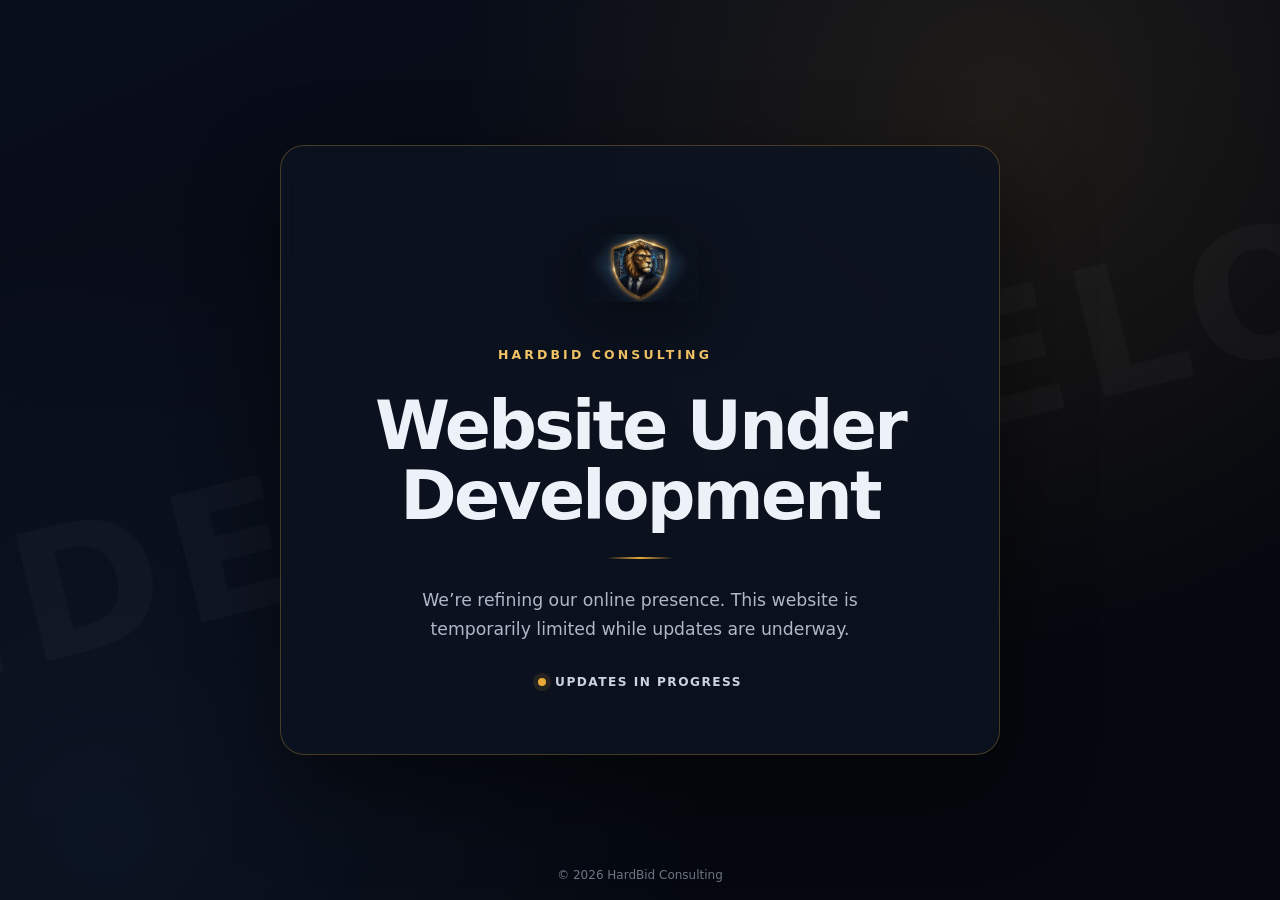
==== commit 2a5c5d14: "chore: place public site in holding mode" ====
--- a/index.html
+++ b/index.html
@@ -1,79 +1,165 @@
 <!doctype html>
 <html lang="en">
 <head>
-  <meta charset="utf-8">
-  <meta name="viewport" content="width=device-width, initial-scale=1">
-  <title>HardBid Consulting | Construction Bid Review & Takeoff Support</title>
-  <meta name="description" content="Founder-led construction bid review, takeoff organization, scope-gap analysis, and contractor decision support.">
-  <meta name="theme-color" content="#040b14">
-  <link rel="canonical" href="https://hardbidconsulting.com/">
-  <link rel="icon" href="assets/hardbid-lion-favicon-32.png?v=5" type="image/png" sizes="32x32">
-  <link rel="apple-touch-icon" href="assets/hardbid-lion-icon-192.png?v=5">
-  <meta property="og:type" content="website"><meta property="og:title" content="HardBid Consulting | Construction Bid Review & Takeoff Support"><meta property="og:description" content="Clarity, control, and field-informed support before the bid is submitted."><meta property="og:image" content="https://hardbidconsulting.com/assets/hb-home-hero-v4.webp"><meta property="og:url" content="https://hardbidconsulting.com/">
-  <meta name="twitter:card" content="summary_large_image">
-  <link rel="preconnect" href="https://fonts.googleapis.com"><link rel="preconnect" href="https://fonts.gstatic.com" crossorigin><link href="https://fonts.googleapis.com/css2?family=Inter:wght@400;500;600;700&family=Manrope:wght@500;600;700;800&display=swap" rel="stylesheet">
-  <link rel="stylesheet" href="styles.css"><link rel="stylesheet" href="page-transitions.css">
-  <script src="site.js" defer></script><script src="page-transitions.js" defer></script>
+  <meta charset="utf-8" />
+  <meta name="viewport" content="width=device-width, initial-scale=1" />
+  <meta name="robots" content="noindex, nofollow, noarchive" />
+  <title>HardBid Consulting | Website Under Development</title>
+  <meta name="description" content="The HardBid Consulting website is currently under development." />
+  <style>
+    :root {
+      color-scheme: dark;
+      --navy: #05080f;
+      --panel: rgba(12, 19, 32, 0.86);
+      --line: rgba(231, 167, 57, 0.28);
+      --ink: #edf2f8;
+      --muted: #aeb8c8;
+      --gold: #e7a739;
+      --gold-light: #f4c467;
+    }
+
+    * { box-sizing: border-box; }
+
+    html, body { min-height: 100%; }
+
+    body {
+      margin: 0;
+      min-height: 100vh;
+      display: grid;
+      place-items: center;
+      overflow: hidden;
+      background:
+        radial-gradient(circle at 78% 12%, rgba(231, 167, 57, 0.11), transparent 34rem),
+        radial-gradient(circle at 8% 92%, rgba(45, 77, 126, 0.17), transparent 38rem),
+        linear-gradient(155deg, #080e1b 0%, var(--navy) 68%);
+      color: var(--ink);
+      font-family: Inter, ui-sans-serif, system-ui, -apple-system, BlinkMacSystemFont, "Segoe UI", sans-serif;
+    }
+
+    body::before {
+      content: "UNDER DEVELOPMENT";
+      position: fixed;
+      left: 50%;
+      top: 50%;
+      width: 150vw;
+      transform: translate(-50%, -50%) rotate(-14deg);
+      color: rgba(255, 255, 255, 0.025);
+      font-size: clamp(4.5rem, 14vw, 13rem);
+      font-weight: 900;
+      letter-spacing: 0.06em;
+      line-height: 1;
+      text-align: center;
+      white-space: nowrap;
+      pointer-events: none;
+      user-select: none;
+    }
+
+    main {
+      position: relative;
+      z-index: 1;
+      width: min(720px, calc(100% - 36px));
+      padding: clamp(34px, 7vw, 64px);
+      text-align: center;
+      background: var(--panel);
+      border: 1px solid var(--line);
+      border-radius: 24px;
+      box-shadow: 0 34px 90px rgba(0, 0, 0, 0.48);
+      backdrop-filter: blur(18px);
+    }
+
+    .mark {
+      display: block;
+      width: 116px;
+      height: 116px;
+      margin: 0 auto 18px;
+      object-fit: contain;
+      filter: drop-shadow(0 12px 30px rgba(0, 0, 0, 0.45));
+    }
+
+    .brand {
+      margin: 0 0 26px;
+      color: var(--gold-light);
+      font-size: 0.78rem;
+      font-weight: 750;
+      letter-spacing: 0.25em;
+      text-transform: uppercase;
+    }
+
+    h1 {
+      margin: 0;
+      font-size: clamp(2.15rem, 7vw, 4.25rem);
+      line-height: 1.02;
+      letter-spacing: -0.04em;
+    }
+
+    .rule {
+      width: 66px;
+      height: 2px;
+      margin: 27px auto;
+      border: 0;
+      background: linear-gradient(90deg, transparent, var(--gold), transparent);
+    }
+
+    p {
+      max-width: 520px;
+      margin: 0 auto;
+      color: var(--muted);
+      font-size: clamp(1rem, 2vw, 1.08rem);
+      line-height: 1.7;
+    }
+
+    .status {
+      display: inline-flex;
+      align-items: center;
+      gap: 9px;
+      margin-top: 30px;
+      color: #cbd3df;
+      font-size: 0.76rem;
+      font-weight: 700;
+      letter-spacing: 0.12em;
+      text-transform: uppercase;
+    }
+
+    .status::before {
+      content: "";
+      width: 8px;
+      height: 8px;
+      border-radius: 50%;
+      background: var(--gold);
+      box-shadow: 0 0 0 5px rgba(231, 167, 57, 0.12);
+    }
+
+    footer {
+      position: fixed;
+      z-index: 1;
+      bottom: 18px;
+      left: 18px;
+      right: 18px;
+      color: rgba(174, 184, 200, 0.62);
+      font-size: 0.75rem;
+      text-align: center;
+    }
+
+    @media (max-height: 680px) {
+      main { padding-top: 26px; padding-bottom: 26px; }
+      .mark { width: 78px; height: 78px; margin-bottom: 10px; }
+      .brand { margin-bottom: 16px; }
+      .rule { margin-top: 18px; margin-bottom: 18px; }
+      .status { margin-top: 20px; }
+      footer { position: static; margin-top: 20px; }
+      body { padding: 18px 0; overflow: auto; }
+    }
+  </style>
 </head>
 <body>
-  <a class="skip-link" href="#main">Skip to main content</a>
-  <header class="site-header" data-header><div class="shell nav-wrap">
-    <a class="brand" href="index.html" aria-label="HardBid Consulting home"><img src="assets/hardbid-lion-header-256.png?v=5" alt="" width="64" height="64"><span class="brand-copy"><b>HardBid</b><small>Consulting</small></span></a>
-    <button class="menu-toggle" type="button" aria-expanded="false" aria-controls="site-nav" aria-label="Open navigation" data-menu-toggle><span></span><span></span><span></span></button>
-    <nav class="site-nav" id="site-nav" aria-label="Primary navigation" data-menu><a href="services.html">Services</a><a href="deliverables.html">Deliverables</a><a href="experience.html">Experience</a><a href="about.html">About</a><a href="pricing.html">Pricing</a><a class="nav-cta" href="upload-plans.html">Request a Review</a></nav>
-  </div></header>
-
-  <main id="main">
-    <section class="home-hero">
-      <div class="hero-digital-fx" data-hero-fx aria-hidden="true">
-        <span class="hero-digital-grid"></span>
-        <span class="hero-precision-ring"></span>
-      </div>
-      <div class="shell hero-shell">
-      <div class="hero-content">
-        <p class="eyebrow">Practical construction intelligence for contractors</p>
-        <div class="hero-wordmark"><img src="assets/title.webp" alt="HardBid Consulting" width="1600" height="376"></div>
-        <h1 class="home-hero-title"><span>Less Risk. Better Bids.</span><em>More Wins<sup class="hero-asterisk" aria-hidden="true">*</sup></em></h1>
-        <p class="lead">HardBid Consulting provides field-informed bid review, takeoff organization, scope-gap analysis, and estimating support&mdash;so contractors can understand the number, the assumptions, and the open risk before bid day.</p>
-        <div class="hero-actions"><a class="button button-primary" href="upload-plans.html">Request a Bid Review</a><a class="button button-secondary" href="deliverables.html">Explore the Deliverables</a></div>
-      </div>
-      </div>
-      <div class="hero-index" aria-hidden="true"><strong>01</strong><span>Plans / scope / quantities / risk</span></div>
-    </section>
-
-    <section class="proof-strip" aria-label="Founder qualifications summary"><div class="shell proof-grid">
-      <div><strong>20+ years</strong><span>Hands-on construction and field leadership</span></div><div><strong>UA / NITC</strong><span>Foreman, pipefitter, and plumbing credentials</span></div><div><strong>OSHA 30</strong><span>Field-led safety and constructability perspective</span></div><div><strong>EN / ES</strong><span>Bilingual contractor communication</span></div>
-    </div></section>
-
-    <section class="section surface-white">
-      <div class="shell">
-        <div class="section-intro"><div><p class="eyebrow dark">The HardBid Consulting difference</p><h2>Turn bid documents into controlled decisions.</h2></div><p>We connect the plan set, specification, quantity basis, scope boundary, and open question—so important information does not disappear inside a stack of files.</p></div>
-        <div class="bento">
-          <a class="bento-card feature" href="services.html"><span class="card-number">01 / REVIEW</span><span class="card-arrow">↗</span><h3>Bid Package Review</h3><p>Plans, specifications, addenda, bid forms, schedules, and scope notes organized around the contractor’s decision.</p></a>
-          <a class="bento-card" href="deliverables.html"><span class="card-number">02 / TRACE</span><span class="card-arrow">↗</span><h3>Auditable Takeoff</h3><p>Measured quantities, counts, source references, assumptions, and pending checks kept visible.</p></a>
-          <a class="bento-card" href="services.html"><span class="card-number">03 / EXPOSE</span><span class="card-arrow">↗</span><h3>Scope Gaps</h3><p>Trade boundaries, access, testing, shutdown, disposal, and responsibility conflicts surfaced early.</p></a>
-          <a class="bento-card accent" href="deliverables.html"><span class="card-number">04 / CONTROL</span><span class="card-arrow">↗</span><h3>Decision Register</h3><p>What is verified, assumed, excluded, pending, or ready for contractor approval.</p></a>
-          <a class="bento-card" href="pricing.html"><span class="card-number">05 / DEFINE</span><span class="card-arrow">↗</span><h3>Written Scope First</h3><p>Deliverables, schedule, pricing basis, exclusions, and responsibilities defined before paid work starts.</p></a>
-        </div>
-      </div>
-    </section>
-
-    <section class="story-band">
-      <div class="story-image"><img src="assets/hb-founder-work-v1.webp" alt="Construction leader reviewing drawings and project documents at a desk" loading="lazy" width="1408" height="768"></div>
-      <div class="story-copy"><p class="eyebrow">Founder-led judgment</p><h2>Technical craft, field leadership, and persistence behind every review.</h2><p class="quote-line">“The strongest bid is not the one with the most pages. It is the one whose sources, assumptions, and decisions can be explained.”</p><p>Freddy Leon’s path—from technical work and detailed finishes to industrial construction and field leadership—shaped HardBid Consulting around precision, calm problem-solving, and responsibility for the final result.</p><a class="button button-primary" href="about.html">Read the Founder Story</a></div>
-    </section>
-
-    <section class="section surface-white">
-      <div class="shell"><div class="section-intro"><div><p class="eyebrow dark">A practical workflow</p><h2>From document intake to contractor review.</h2></div><p>Every step keeps the source, status, and decision visible. HardBid Consulting supports the contractor’s process; the contractor retains final authority.</p></div>
-        <div class="process-grid"><article class="process-step"><span>01 / INTAKE</span><h3>Define the need</h3><p>Confirm the trade, deadline, documents, addenda, scope, and decision required.</p></article><article class="process-step"><span>02 / CONTROL</span><h3>Organize the source</h3><p>Build the inventory, revision record, source index, and review priorities.</p></article><article class="process-step"><span>03 / REVIEW</span><h3>Trace the risk</h3><p>Review quantities, scope interfaces, assumptions, exclusions, and pricing gaps.</p></article><article class="process-step"><span>04 / DELIVER</span><h3>Prepare the decision</h3><p>Issue an organized package for contractor verification, correction, and approval.</p></article></div>
-      </div>
-    </section>
-
-    <section class="section boundary"><div class="shell boundary-grid"><div><p class="eyebrow">Clear professional boundaries</p><h2>Professional bid intelligence. Built around contractor control.</h2></div><div><p>HardBid Consulting strengthens contractor decision-making through bid-document review, takeoff organization, estimating support, and scope-gap documentation. Our work supports the licensed professionals, project teams, and purchasing authorities responsible for final decisions.</p><p>All quantities, assumptions, pricing, and outputs are prepared for contractor review, verification, and approval before use.</p><p class="boundary-disclaimer"><span aria-hidden="true">*</span> Project-based support. Written scope before work. Contractor review and final approval remain in your hands. No project award or outcome is guaranteed.</p></div></div></section>
-
-    <section class="final-cta"><div class="shell cta-grid"><div><p class="eyebrow">Start with the documents</p><h2>Bring the plans. Define the risk. Build the review.</h2></div><div class="cta-actions"><a class="button button-primary" href="upload-plans.html">Request a Bid Review</a><a class="button button-secondary" href="https://calendly.com/freddyleonb7/30min" target="_blank" rel="noopener">Schedule a Consultation</a></div></div></section>
+  <main aria-labelledby="page-title">
+    <img class="mark" src="assets/lion.png" alt="HardBid Consulting lion mark" />
+    <p class="brand">HardBid Consulting</p>
+    <h1 id="page-title">Website Under Development</h1>
+    <hr class="rule" />
+    <p>We’re refining our online presence. This website is temporarily limited while updates are underway.</p>
+    <div class="status" aria-label="Temporary website status">Updates in progress</div>
   </main>
-
-  <footer class="site-footer"><div class="shell footer-grid"><div class="footer-brand"><a class="brand" href="index.html"><img src="assets/hardbid-lion-header-256.png?v=5" alt="" width="64" height="64"><span class="brand-copy"><b>HardBid</b><small>Consulting</small></span></a><p>Founder-led construction bid review and contractor decision support.</p></div><div><h3>Explore</h3><div class="footer-links"><a href="services.html">Services</a><a href="deliverables.html">Deliverables</a><a href="experience.html">Experience</a><a href="about.html">About</a></div></div><div><h3>Contact</h3><div class="footer-links"><a href="mailto:info@hardbidconsulting.com">info@hardbidconsulting.com</a><a href="tel:+13108001167">(310) 800-1167</a><span>Harbor City, California</span></div></div><div><h3>Legal</h3><div class="footer-links"><a href="privacy.html">Privacy</a><a href="terms.html">Terms</a><a href="pricing.html">Pricing</a></div></div></div><div class="shell footer-bottom"><span>© 2026 HardBid Consulting</span><span>Clear scope. Controlled assumptions. Better decisions.</span></div></footer>
+  <footer>&copy; 2026 HardBid Consulting</footer>
 </body>
 </html>
